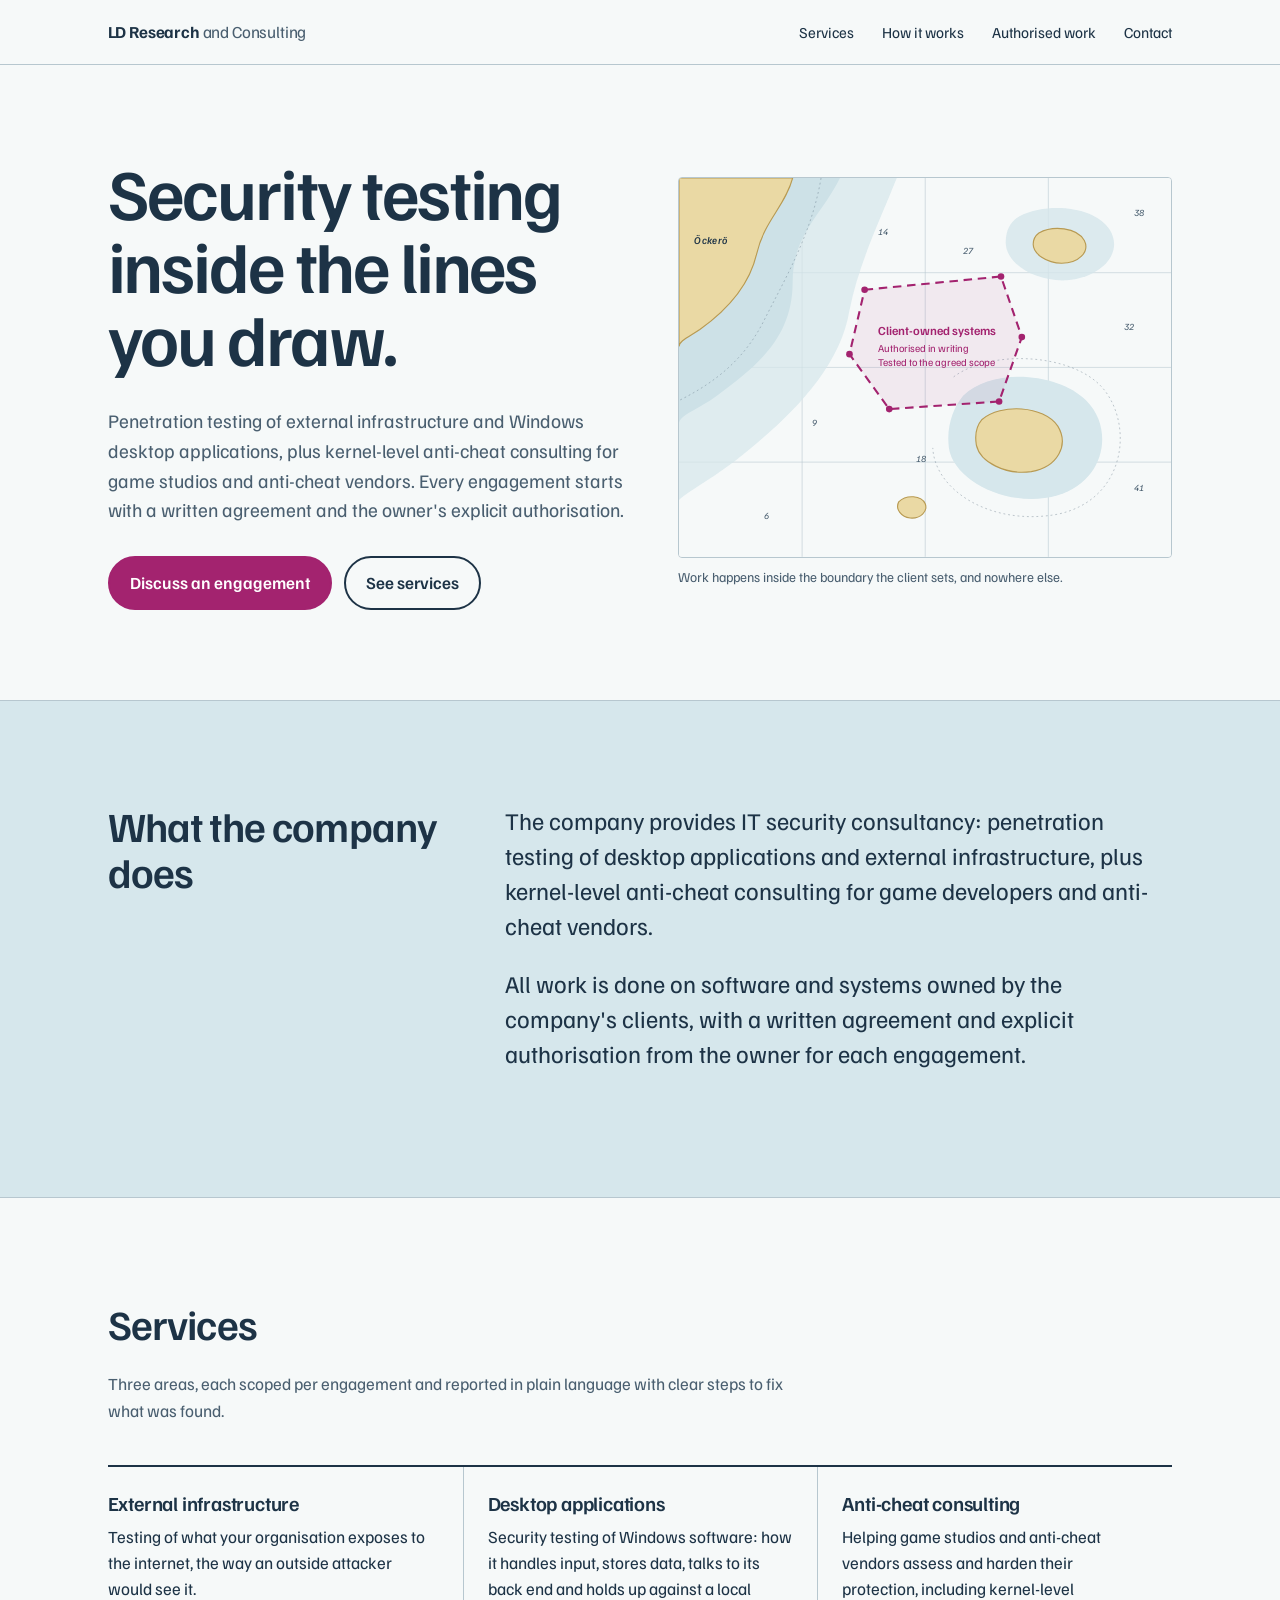
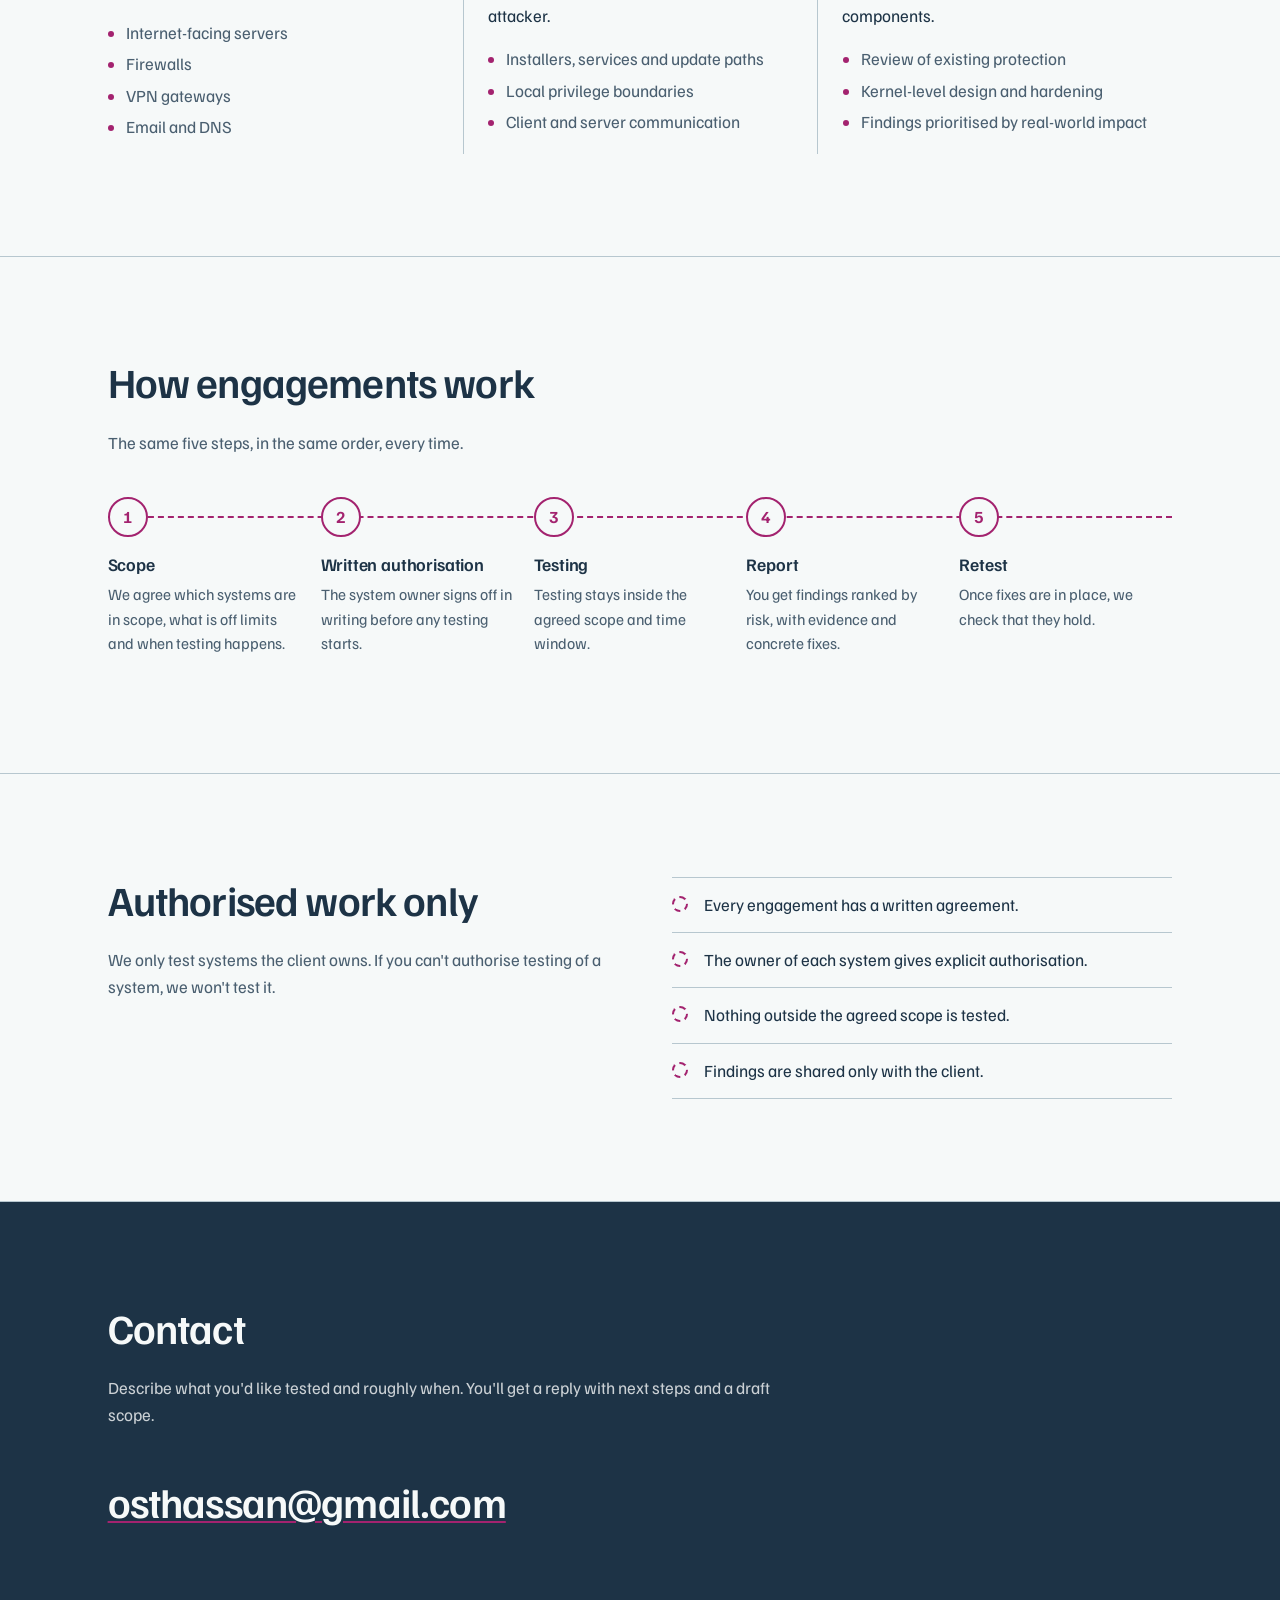
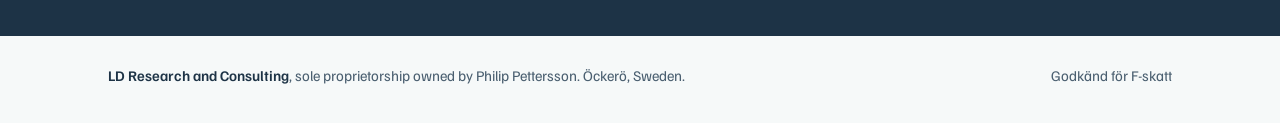
==== index.html @ 3b1aa31a "Add LD Research and Consulting site" ====
<!doctype html>
<html lang="en">
<head>
<meta charset="utf-8">
<meta name="viewport" content="width=device-width, initial-scale=1">
<title>LD Research and Consulting</title>
<meta name="description" content="IT security consultancy from Öckerö, Sweden: penetration testing of external infrastructure and Windows desktop applications, and kernel-level anti-cheat consulting. Authorised engagements only.">
<meta name="color-scheme" content="light dark">
<link rel="icon" href="data:image/svg+xml,%3Csvg xmlns='http://www.w3.org/2000/svg' viewBox='0 0 32 32'%3E%3Cpath d='M16 3 L16 29 M3 16 L29 16' stroke='%231d3346' stroke-width='2'/%3E%3Ccircle cx='16' cy='16' r='9' fill='none' stroke='%23a3236f' stroke-width='2.5' stroke-dasharray='4 3'/%3E%3C/svg%3E">
<link rel="preconnect" href="https://fonts.googleapis.com">
<link rel="preconnect" href="https://fonts.gstatic.com" crossorigin>
<link href="https://fonts.googleapis.com/css2?family=Familjen+Grotesk:ital,wght@0,400;0,500;0,600;0,700;1,400;1,500&display=swap" rel="stylesheet">
<style>
:root {
  --deep: #f6f9f9;      /* deep-water white */
  --shoal: #d6e7ec;     /* shallow-water blue */
  --shoal-2: #b9d5de;
  --land: #ead9a4;      /* chart land ochre */
  --land-edge: #b89a52;
  --ink: #1d3346;       /* chart ink */
  --ink-2: #4a5f70;
  --overprint: #a3236f; /* nautical magenta */
  --overprint-ink: #ffffff;
  --rule: #b7c7cf;
  --font: "Familjen Grotesk", "Helvetica Neue", Arial, sans-serif;
  --gutter: clamp(16px, 4.5vw, 64px);
  --max: 1180px;
}
@media (prefers-color-scheme: dark) {
  :root:not([data-theme="light"]) {
    --deep: #0f2232; --shoal: #16324a; --shoal-2: #1d415e; --land: #3a3a26; --land-edge: #77704a;
    --ink: #dbe7ee; --ink-2: #9db2c0; --overprint: #f07ac0; --overprint-ink: #1a0d16; --rule: #2c4a62;
  }
}
:root[data-theme="dark"] {
  --deep: #0f2232; --shoal: #16324a; --shoal-2: #1d415e; --land: #3a3a26; --land-edge: #77704a;
  --ink: #dbe7ee; --ink-2: #9db2c0; --overprint: #f07ac0; --overprint-ink: #1a0d16; --rule: #2c4a62;
}

*, *::before, *::after { box-sizing: border-box; }
html { -webkit-text-size-adjust: 100%; scroll-behavior: smooth; }
@media (prefers-reduced-motion: reduce) { html { scroll-behavior: auto; } }
body {
  margin: 0;
  background: var(--deep);
  color: var(--ink);
  font-family: var(--font);
  font-size: 1.0625rem;
  line-height: 1.55;
  overflow-x: hidden;
}
a { color: inherit; text-decoration-color: var(--overprint); text-decoration-thickness: 2px; text-underline-offset: 3px; }
a:hover { color: var(--overprint); }
:focus-visible { outline: 3px solid var(--overprint); outline-offset: 3px; border-radius: 2px; }
.wrap { max-width: var(--max); margin: 0 auto; padding: 0 var(--gutter); }
.skip { position: absolute; left: -999px; top: 8px; background: var(--ink); color: var(--deep); padding: 8px 12px; z-index: 10; }
.skip:focus { left: 8px; }

/* Header */
.site-head { border-bottom: 1px solid var(--rule); }
.site-head .wrap { display: flex; align-items: center; justify-content: space-between; gap: 16px; min-height: 64px; flex-wrap: wrap; }
.brand { font-weight: 700; font-size: 1.05rem; text-decoration: none; letter-spacing: -0.01em; }
.brand span { font-weight: 400; color: var(--ink-2); }
.site-head nav { display: flex; gap: clamp(14px, 2.5vw, 28px); font-size: 0.95rem; }
.site-head nav a { text-decoration: none; }
.site-head nav a:hover { text-decoration: underline; text-decoration-color: var(--overprint); }

/* Hero */
.hero { border-bottom: 1px solid var(--rule); }
.hero .wrap { display: grid; grid-template-columns: minmax(0, 1.05fr) minmax(0, 1fr); gap: clamp(24px, 4vw, 56px); align-items: center; padding-top: clamp(40px, 7vw, 96px); padding-bottom: clamp(40px, 7vw, 96px); }
.hero h1 {
  font-size: clamp(2.4rem, 5.6vw, 4.6rem);
  line-height: 1.02;
  letter-spacing: -0.03em;
  font-weight: 600;
  margin: 0 0 0.45em;
  max-width: 13ch;
}
.hero .lede { font-size: clamp(1.08rem, 1.5vw, 1.25rem); max-width: 34em; color: var(--ink-2); margin: 0 0 1.6em; }
.cta-row { display: flex; gap: 12px; flex-wrap: wrap; }
.btn {
  display: inline-block; padding: 12px 20px; font-weight: 600; text-decoration: none;
  border: 2px solid var(--ink); border-radius: 999px; color: var(--ink);
}
.btn:hover { color: var(--ink); background: var(--shoal); }
.btn.primary { background: var(--overprint); border-color: var(--overprint); color: var(--overprint-ink); }
.btn.primary:hover { color: var(--overprint-ink); filter: brightness(1.08); }
.hero figure { margin: 0; }

.chart { width: 100%; height: auto; display: block; border: 1px solid var(--rule); border-radius: 4px; }
.chart .sea { fill: var(--deep); }
.chart .shoal { fill: var(--shoal); }
.chart .shoal2 { fill: var(--shoal-2); }
.chart .land { fill: var(--land); stroke: var(--land-edge); stroke-width: 1.2; }
.chart .contour { fill: none; stroke: var(--ink-2); stroke-width: 0.6; stroke-dasharray: 2 3; opacity: 0.6; }
.chart .sounding { font: italic 400 10px var(--font); fill: var(--ink-2); }
.chart .grid { stroke: var(--rule); stroke-width: 0.6; }
.chart .boundary { fill: color-mix(in srgb, var(--overprint) 7%, transparent); stroke: var(--overprint); stroke-width: 2.2; stroke-dasharray: 9 6; }
.chart .note { font: 600 13px var(--font); fill: var(--overprint); }
.chart .note-s { font: 400 11px var(--font); fill: var(--overprint); }
.chart .place { font: italic 500 11px var(--font); fill: var(--ink); letter-spacing: 0.04em; }
.chart .mark { fill: var(--overprint); }
.boundary-draw { animation: survey 2.4s ease-out 0.3s both; }
@keyframes survey { from { stroke-dasharray: 0 1400; } to { stroke-dasharray: 9 6; } }
@media (prefers-reduced-motion: reduce) { .boundary-draw { animation: none; } }
figcaption { font-size: 0.85rem; color: var(--ink-2); margin-top: 8px; }

/* Sections */
section { padding: clamp(56px, 8vw, 104px) 0; }
section + section { border-top: 1px solid var(--rule); }
h2 { font-size: clamp(1.8rem, 3.4vw, 2.6rem); line-height: 1.1; letter-spacing: -0.02em; font-weight: 600; margin: 0 0 0.6em; max-width: 22ch; }
h3 { font-size: 1.25rem; line-height: 1.25; font-weight: 600; margin: 0 0 0.4em; letter-spacing: -0.01em; }
.intro { max-width: 40em; color: var(--ink-2); margin: 0 0 2.4em; }
p { margin: 0 0 1em; }

/* Scope statement */
.scope { background: var(--shoal); }
.scope .wrap { display: grid; grid-template-columns: minmax(0, 1fr) minmax(0, 2fr); gap: clamp(24px, 5vw, 72px); }
.scope blockquote { margin: 0; font-size: clamp(1.2rem, 2vw, 1.5rem); line-height: 1.45; max-width: 36em; }

/* Services */
.services { display: grid; grid-template-columns: repeat(3, minmax(0, 1fr)); border-top: 2px solid var(--ink); }
.service { padding: 24px 24px 8px 0; }
.service + .service { padding-left: 24px; border-left: 1px solid var(--rule); }
.service ul { padding-left: 1.1em; margin: 0.8em 0 0; color: var(--ink-2); }
.service li { margin-bottom: 0.3em; }
.service li::marker { color: var(--overprint); }

/* Process: a real sequence, so it is numbered and joined by the survey line */
.steps { list-style: none; padding: 0; margin: 0; display: grid; grid-template-columns: repeat(5, minmax(0, 1fr)); counter-reset: step; position: relative; }
.steps::before { content: ""; position: absolute; left: 0; right: 0; top: 19px; border-top: 2px dashed var(--overprint); }
.steps li { counter-increment: step; position: relative; padding-right: 20px; }
.steps li::before {
  content: counter(step); display: grid; place-items: center; width: 40px; height: 40px; border-radius: 50%;
  background: var(--deep); border: 2px solid var(--overprint); color: var(--overprint); font-weight: 700; margin-bottom: 16px; position: relative;
}
.steps h3 { font-size: 1.1rem; }
.steps p { color: var(--ink-2); font-size: 0.98rem; }

/* Authorised */
.auth .wrap { display: grid; grid-template-columns: minmax(0, 1fr) minmax(0, 1fr); gap: clamp(24px, 5vw, 72px); align-items: start; }
.rules { list-style: none; padding: 0; margin: 0; border-top: 1px solid var(--rule); }
.rules li { padding: 14px 0 14px 32px; border-bottom: 1px solid var(--rule); position: relative; }
.rules li::before { content: ""; position: absolute; left: 0; top: 18px; width: 16px; height: 16px; border: 2px dashed var(--overprint); border-radius: 50%; }

/* Contact */
.contact { background: var(--ink); color: var(--deep); }
.contact h2 { color: var(--deep); }
.contact .intro { color: color-mix(in srgb, var(--deep) 80%, var(--ink)); }
.contact .mail { font-size: clamp(1.4rem, 4vw, 2.6rem); font-weight: 600; letter-spacing: -0.02em; color: var(--deep); word-break: break-word; }
.contact .mail:hover { color: var(--deep); text-decoration-thickness: 4px; }
.contact :focus-visible { outline-color: var(--deep); }

/* Footer */
footer { padding: 28px 0 36px; font-size: 0.92rem; color: var(--ink-2); }
footer .wrap { display: flex; flex-wrap: wrap; gap: 8px 32px; justify-content: space-between; }
footer p { margin: 0; }
footer strong { color: var(--ink); font-weight: 600; }

@media (max-width: 900px) {
  .hero .wrap, .scope .wrap, .auth .wrap { grid-template-columns: minmax(0, 1fr); }
  .services { grid-template-columns: minmax(0, 1fr); }
  .service, .service + .service { padding: 20px 0; border-left: 0; }
  .service + .service { border-top: 1px solid var(--rule); }
  .steps { grid-template-columns: minmax(0, 1fr); }
  .steps::before { top: 0; bottom: 0; left: 19px; right: auto; border-top: 0; border-left: 2px dashed var(--overprint); }
  .steps li { display: grid; grid-template-columns: 40px minmax(0, 1fr); column-gap: 16px; padding: 0 0 16px; }
  .steps li::before { margin: 0; grid-row: span 2; }
}
@media (max-width: 560px) {
  .site-head nav { width: 100%; padding-bottom: 12px; justify-content: space-between; }
}
</style>
</head>
<body>
<a class="skip" href="#main">Skip to content</a>

<header class="site-head">
  <div class="wrap">
    <a class="brand" href="#top">LD Research <span>and Consulting</span></a>
    <nav aria-label="Main">
      <a href="#services">Services</a>
      <a href="#process">How it works</a>
      <a href="#authorised">Authorised work</a>
      <a href="#contact">Contact</a>
    </nav>
  </div>
</header>

<main id="main">
  <div class="hero" id="top">
    <div class="wrap">
      <div>
        <h1>Security testing inside the lines you draw.</h1>
        <p class="lede">Penetration testing of external infrastructure and Windows desktop applications, plus kernel-level anti-cheat consulting for game studios and anti-cheat vendors. Every engagement starts with a written agreement and the owner's explicit authorisation.</p>
        <div class="cta-row">
          <a class="btn primary" href="#contact">Discuss an engagement</a>
          <a class="btn" href="#services">See services</a>
        </div>
      </div>
      <figure>
        <svg class="chart" viewBox="0 0 520 400" role="img" aria-labelledby="chart-t chart-d">
          <title id="chart-t">Sea chart of an archipelago with a marked engagement area</title>
          <desc id="chart-d">A stylised nautical chart. A dashed magenta line encloses an area labelled client-owned systems, showing that testing stays inside the agreed scope.</desc>
          <rect class="sea" width="520" height="400"/>
          <g class="grid">
            <line x1="130" y1="0" x2="130" y2="400"/><line x1="260" y1="0" x2="260" y2="400"/><line x1="390" y1="0" x2="390" y2="400"/>
            <line x1="0" y1="100" x2="520" y2="100"/><line x1="0" y1="200" x2="520" y2="200"/><line x1="0" y1="300" x2="520" y2="300"/>
          </g>
          <path class="shoal2" d="M0 0 H170 C150 40 120 60 120 110 C120 170 80 200 40 230 C20 245 0 250 0 260 Z"/>
          <path class="shoal" d="M0 0 H230 C210 50 190 90 180 140 C170 200 120 250 70 290 C40 315 10 330 0 340 Z" opacity="0.7"/>
          <path class="shoal" d="M300 230 C330 200 400 205 430 235 C460 265 450 320 400 335 C350 350 290 320 285 285 C282 262 290 242 300 230 Z"/>
          <path class="shoal" d="M360 40 C390 25 440 30 455 55 C470 80 445 105 410 108 C375 110 345 90 345 68 C345 55 350 46 360 40 Z" opacity="0.8"/>
          <path class="land" d="M0 0 H120 C112 30 90 45 82 80 C74 115 50 140 22 160 C10 168 0 172 0 178 Z"/>
          <path class="land" d="M320 255 C340 238 385 240 400 262 C412 282 400 305 372 310 C345 314 318 300 314 282 C312 270 314 262 320 255 Z"/>
          <path class="land" d="M380 58 C395 50 420 52 428 66 C434 78 422 90 404 90 C388 90 374 80 374 70 C374 64 376 61 380 58 Z"/>
          <path class="land" d="M232 342 C240 334 256 335 260 344 C263 352 255 360 244 359 C235 358 228 350 232 342 Z"/>
          <path class="contour" d="M150 0 C140 60 110 110 90 150 C70 190 40 215 0 235"/>
          <path class="contour" d="M290 210 C330 180 420 185 450 225 C480 265 470 340 400 355 C330 368 270 330 268 285"/>
          <text class="place" x="16" y="70">Öckerö</text>
          <text class="sounding" x="210" y="60">14</text><text class="sounding" x="300" y="80">27</text>
          <text class="sounding" x="470" y="160">32</text><text class="sounding" x="140" y="262">9</text>
          <text class="sounding" x="480" y="330">41</text><text class="sounding" x="250" y="300">18</text>
          <text class="sounding" x="90" y="360">6</text><text class="sounding" x="480" y="40">38</text>
          <path class="boundary boundary-draw" d="M196 118 L340 104 L362 168 L338 236 L222 244 L180 186 Z"/>
          <circle class="mark" cx="196" cy="118" r="3.5"/><circle class="mark" cx="340" cy="104" r="3.5"/>
          <circle class="mark" cx="362" cy="168" r="3.5"/><circle class="mark" cx="338" cy="236" r="3.5"/>
          <circle class="mark" cx="222" cy="244" r="3.5"/><circle class="mark" cx="180" cy="186" r="3.5"/>
          <text class="note" x="210" y="166">Client-owned systems</text>
          <text class="note-s" x="210" y="184">Authorised in writing</text>
          <text class="note-s" x="210" y="199">Tested to the agreed scope</text>
        </svg>
        <figcaption>Work happens inside the boundary the client sets, and nowhere else.</figcaption>
      </figure>
    </div>
  </div>

  <section class="scope" aria-labelledby="scope-h">
    <div class="wrap">
      <h2 id="scope-h">What the company does</h2>
      <blockquote>
        <p>The company provides IT security consultancy: penetration testing of desktop applications and external infrastructure, plus kernel-level anti-cheat consulting for game developers and anti-cheat vendors.</p>
        <p>All work is done on software and systems owned by the company's clients, with a written agreement and explicit authorisation from the owner for each engagement.</p>
      </blockquote>
    </div>
  </section>

  <section id="services" aria-labelledby="services-h">
    <div class="wrap">
      <h2 id="services-h">Services</h2>
      <p class="intro">Three areas, each scoped per engagement and reported in plain language with clear steps to fix what was found.</p>
      <div class="services">
        <article class="service">
          <h3>External infrastructure</h3>
          <p>Testing of what your organisation exposes to the internet, the way an outside attacker would see it.</p>
          <ul>
            <li>Internet-facing servers</li>
            <li>Firewalls</li>
            <li>VPN gateways</li>
            <li>Email and DNS</li>
          </ul>
        </article>
        <article class="service">
          <h3>Desktop applications</h3>
          <p>Security testing of Windows software: how it handles input, stores data, talks to its back end and holds up against a local attacker.</p>
          <ul>
            <li>Installers, services and update paths</li>
            <li>Local privilege boundaries</li>
            <li>Client and server communication</li>
          </ul>
        </article>
        <article class="service">
          <h3>Anti-cheat consulting</h3>
          <p>Helping game studios and anti-cheat vendors assess and harden their protection, including kernel-level components.</p>
          <ul>
            <li>Review of existing protection</li>
            <li>Kernel-level design and hardening</li>
            <li>Findings prioritised by real-world impact</li>
          </ul>
        </article>
      </div>
    </div>
  </section>

  <section id="process" aria-labelledby="process-h">
    <div class="wrap">
      <h2 id="process-h">How engagements work</h2>
      <p class="intro">The same five steps, in the same order, every time.</p>
      <ol class="steps">
        <li><h3>Scope</h3><p>We agree which systems are in scope, what is off limits and when testing happens.</p></li>
        <li><h3>Written authorisation</h3><p>The system owner signs off in writing before any testing starts.</p></li>
        <li><h3>Testing</h3><p>Testing stays inside the agreed scope and time window.</p></li>
        <li><h3>Report</h3><p>You get findings ranked by risk, with evidence and concrete fixes.</p></li>
        <li><h3>Retest</h3><p>Once fixes are in place, we check that they hold.</p></li>
      </ol>
    </div>
  </section>

  <section id="authorised" class="auth" aria-labelledby="auth-h">
    <div class="wrap">
      <div>
        <h2 id="auth-h">Authorised work only</h2>
        <p class="intro">We only test systems the client owns. If you can't authorise testing of a system, we won't test it.</p>
      </div>
      <ul class="rules">
        <li>Every engagement has a written agreement.</li>
        <li>The owner of each system gives explicit authorisation.</li>
        <li>Nothing outside the agreed scope is tested.</li>
        <li>Findings are shared only with the client.</li>
      </ul>
    </div>
  </section>

  <section id="contact" class="contact" aria-labelledby="contact-h">
    <div class="wrap">
      <h2 id="contact-h">Contact</h2>
      <p class="intro">Describe what you'd like tested and roughly when. You'll get a reply with next steps and a draft scope.</p>
      <a class="mail" href="mailto:osthassan@gmail.com">osthassan@gmail.com</a>
    </div>
  </section>
</main>

<footer>
  <div class="wrap">
    <p><strong>LD Research and Consulting</strong>, sole proprietorship owned by Philip Pettersson. Öckerö, Sweden.</p>
    <p>Godkänd för F-skatt</p>
  </div>
</footer>
</body>
</html>
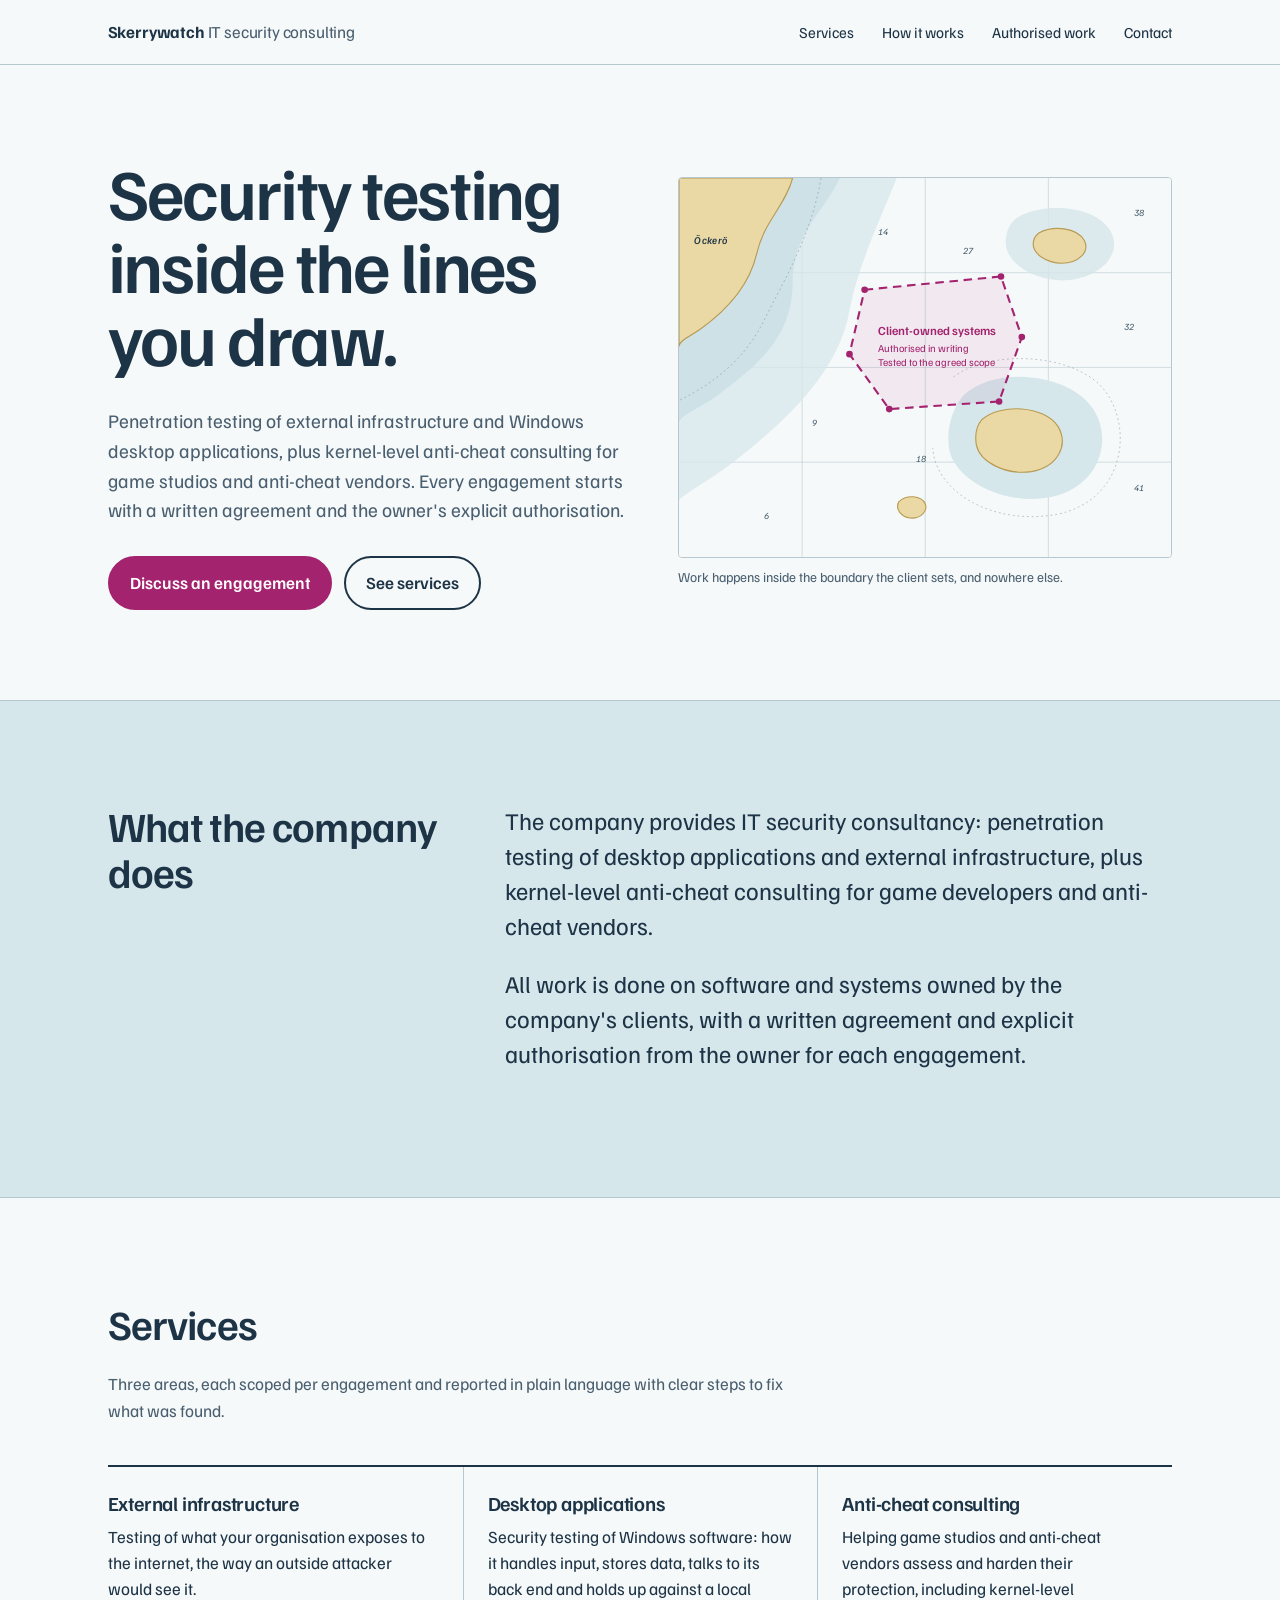
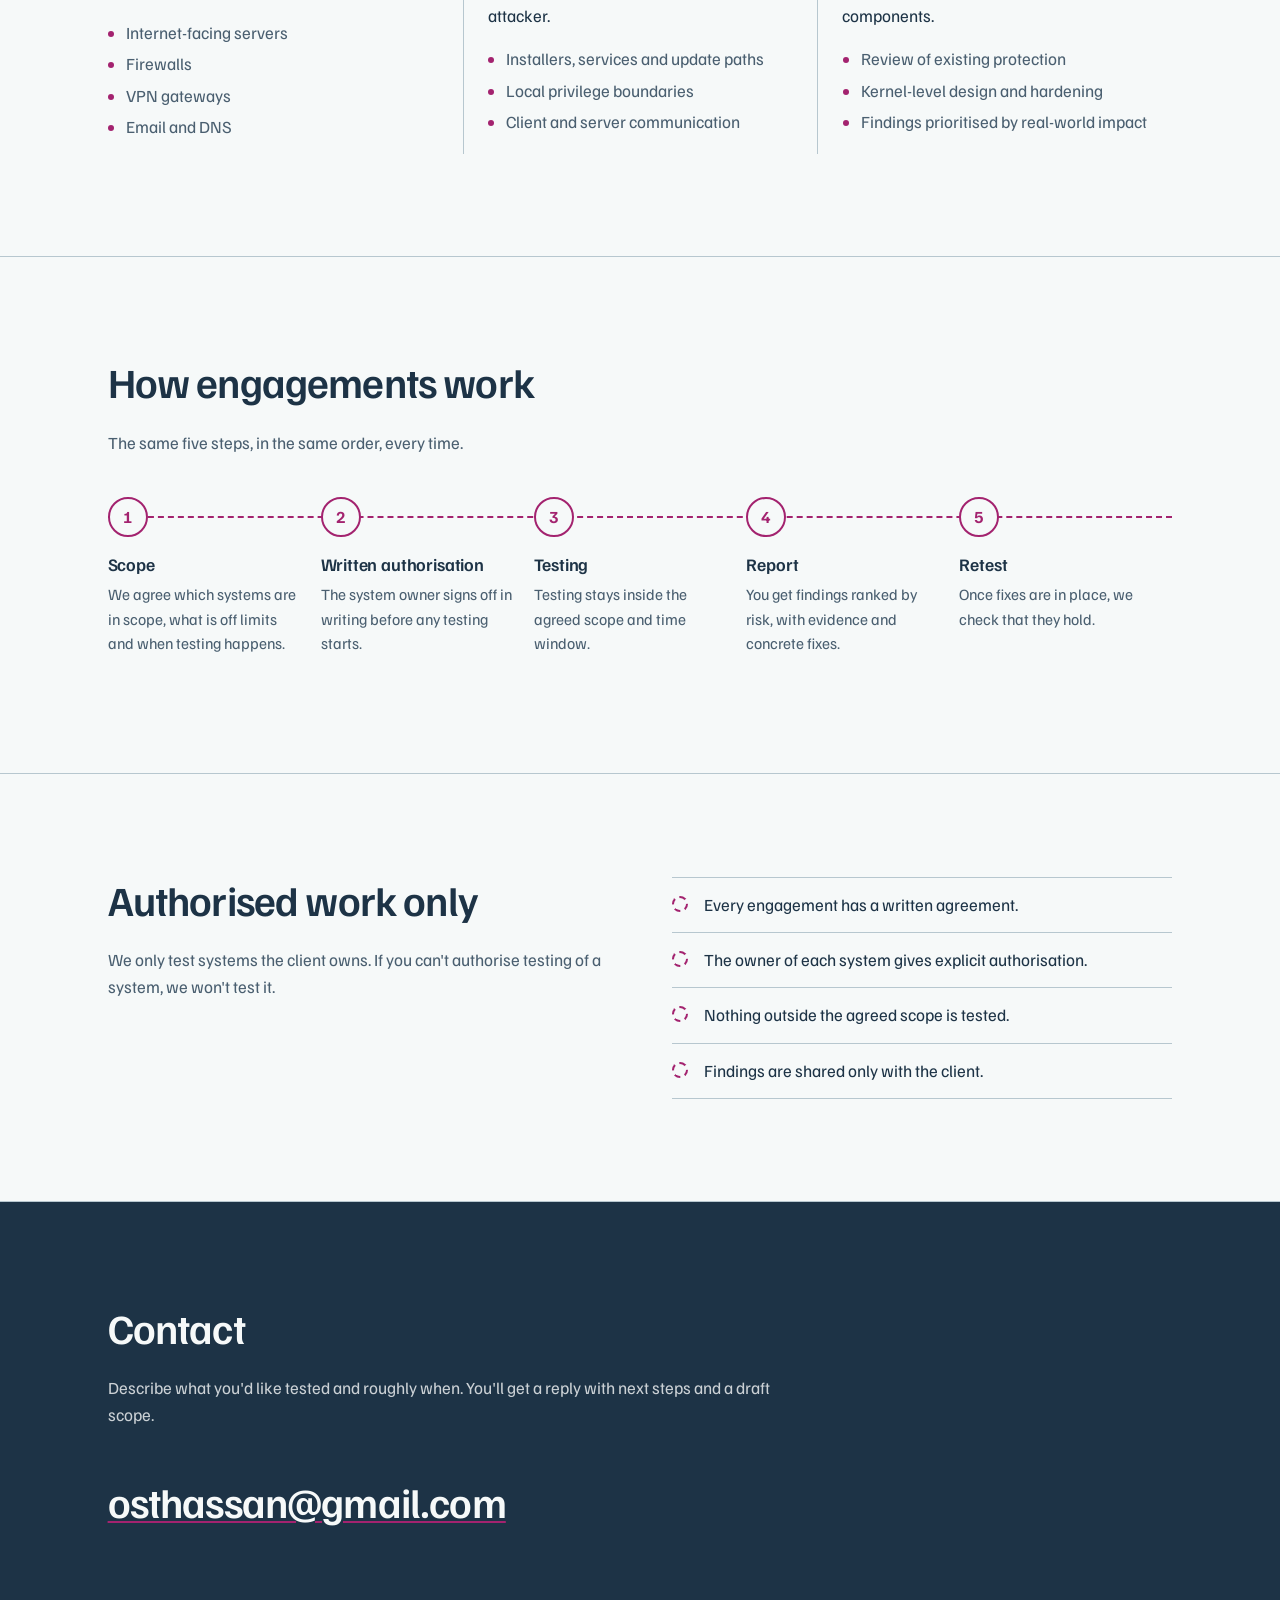
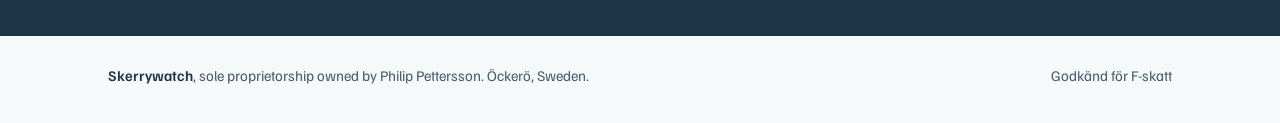
==== commit 203b23ec: "Rename site to Skerrywatch" ====
--- a/index.html
+++ b/index.html
@@ -3,7 +3,7 @@
 <head>
 <meta charset="utf-8">
 <meta name="viewport" content="width=device-width, initial-scale=1">
-<title>LD Research and Consulting</title>
+<title>Skerrywatch – IT security consulting</title>
 <meta name="description" content="IT security consultancy from Öckerö, Sweden: penetration testing of external infrastructure and Windows desktop applications, and kernel-level anti-cheat consulting. Authorised engagements only.">
 <meta name="color-scheme" content="light dark">
 <link rel="icon" href="data:image/svg+xml,%3Csvg xmlns='http://www.w3.org/2000/svg' viewBox='0 0 32 32'%3E%3Cpath d='M16 3 L16 29 M3 16 L29 16' stroke='%231d3346' stroke-width='2'/%3E%3Ccircle cx='16' cy='16' r='9' fill='none' stroke='%23a3236f' stroke-width='2.5' stroke-dasharray='4 3'/%3E%3C/svg%3E">
@@ -177,7 +177,7 @@
 
 <header class="site-head">
   <div class="wrap">
-    <a class="brand" href="#top">LD Research <span>and Consulting</span></a>
+    <a class="brand" href="#top">Skerrywatch <span>IT security consulting</span></a>
     <nav aria-label="Main">
       <a href="#services">Services</a>
       <a href="#process">How it works</a>
@@ -322,7 +322,7 @@
 
 <footer>
   <div class="wrap">
-    <p><strong>LD Research and Consulting</strong>, sole proprietorship owned by Philip Pettersson. Öckerö, Sweden.</p>
+    <p><strong>Skerrywatch</strong>, sole proprietorship owned by Philip Pettersson. Öckerö, Sweden.</p>
     <p>Godkänd för F-skatt</p>
   </div>
 </footer>
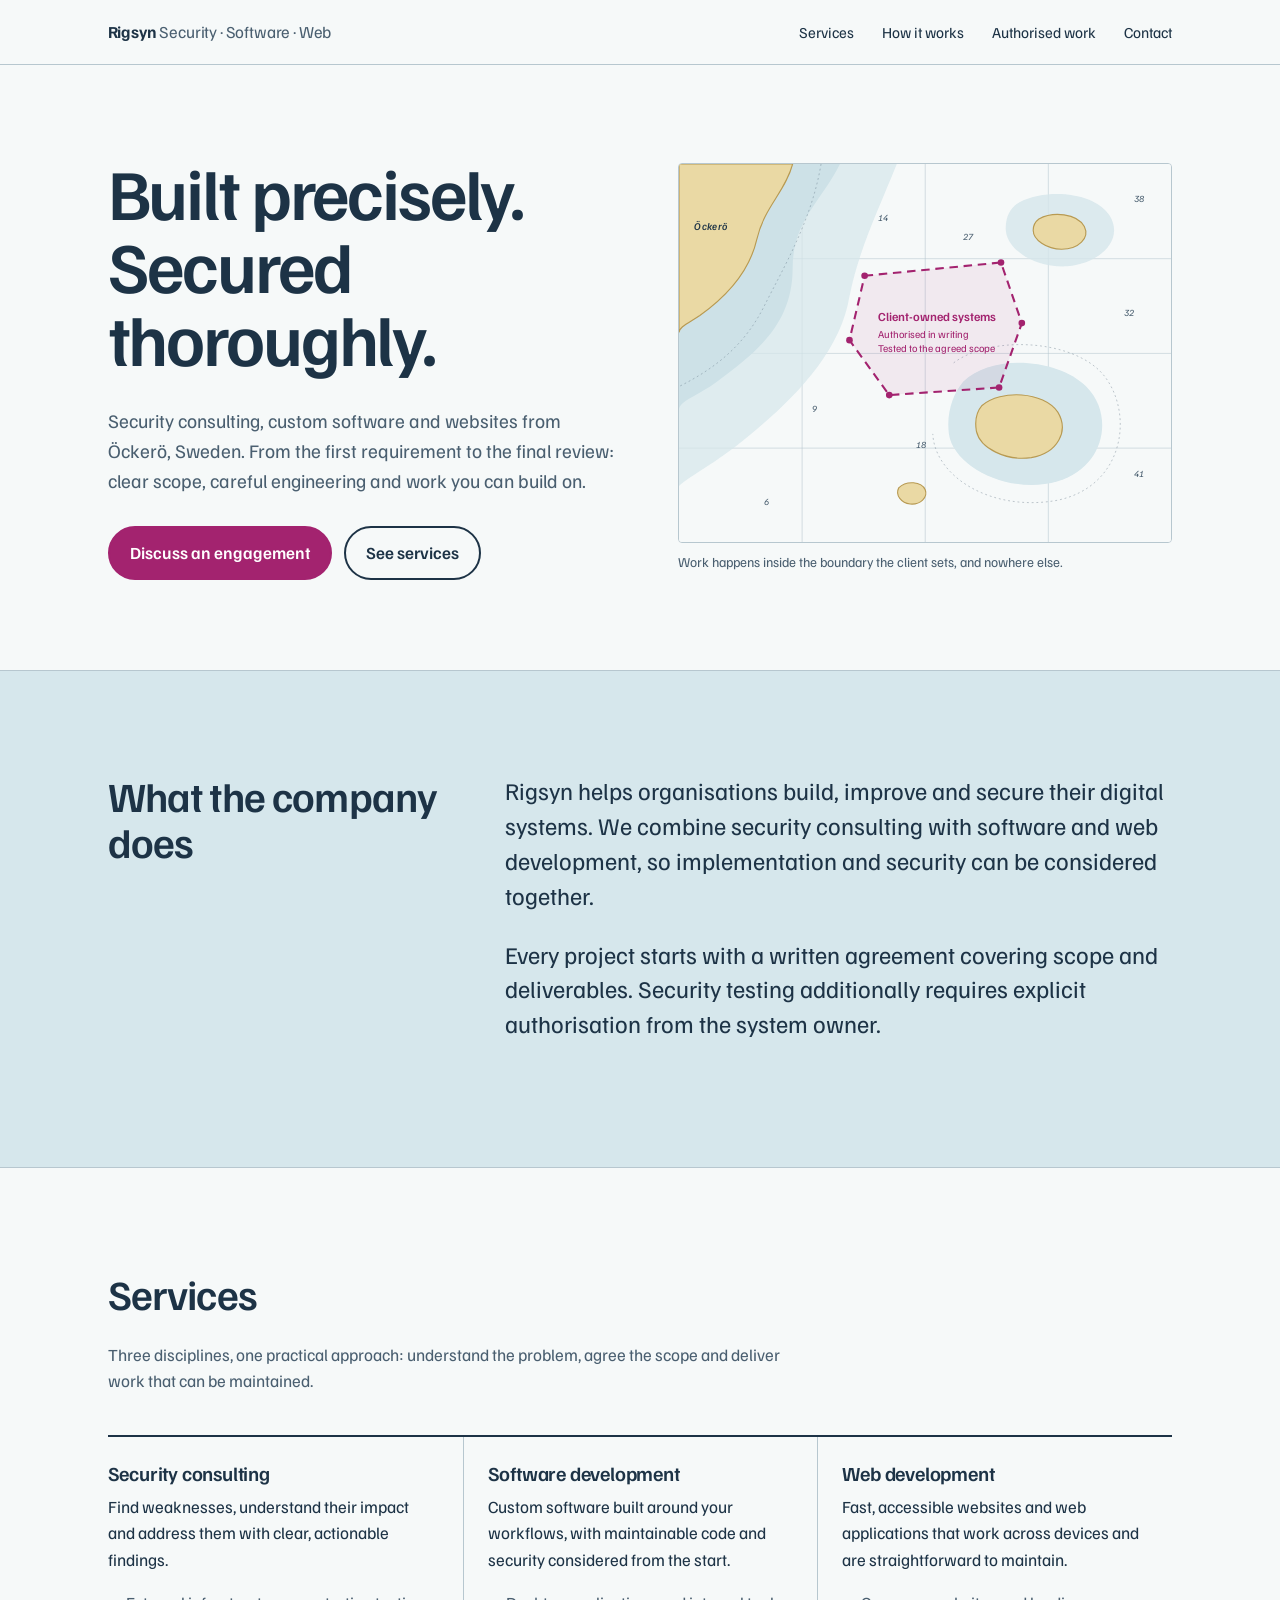
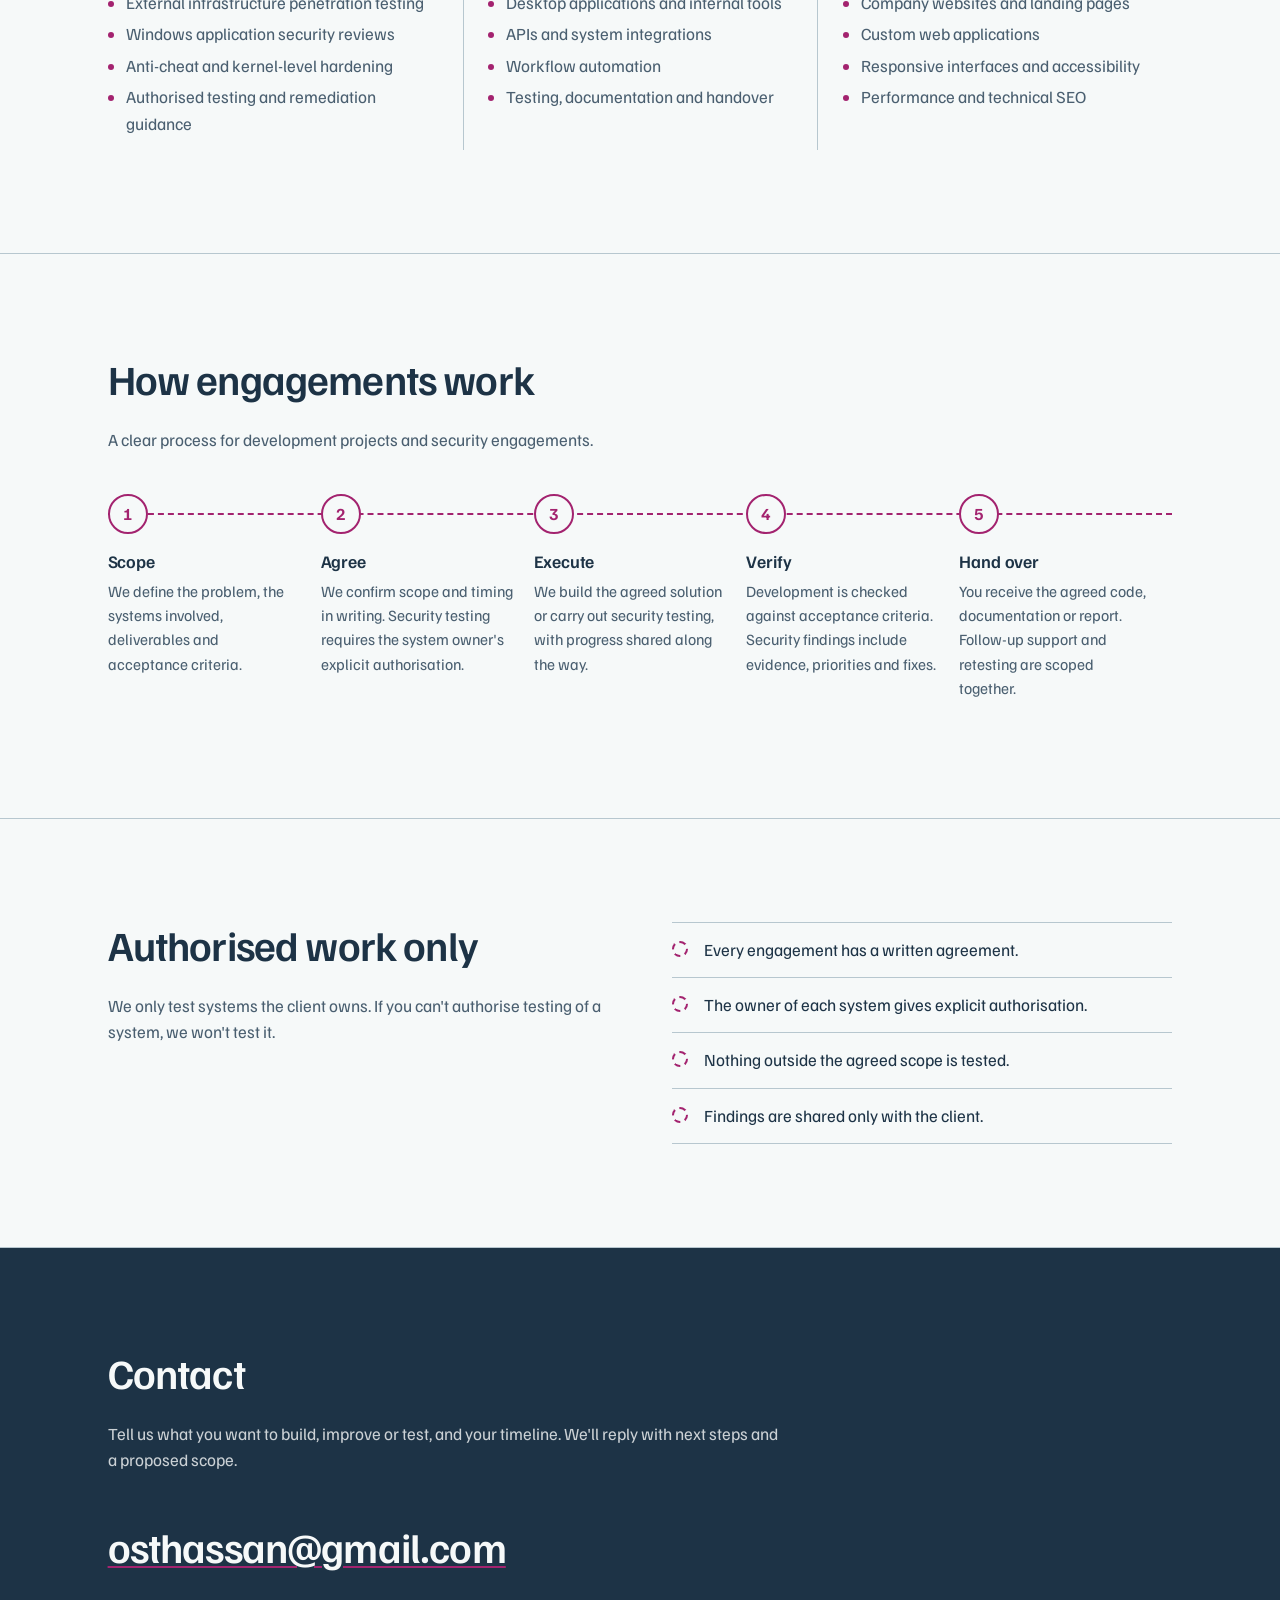
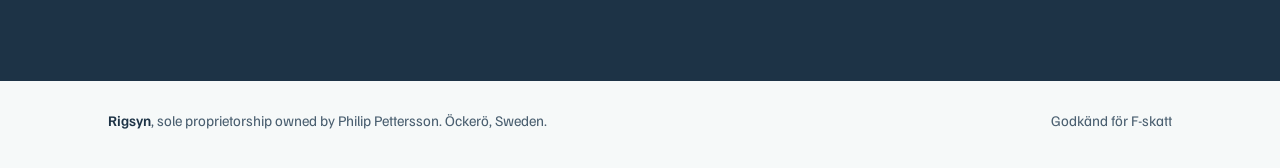
==== commit 51c52995: "Rebrand site to Rigsyn and expand development services" ====
--- a/index.html
+++ b/index.html
@@ -3,8 +3,8 @@
 <head>
 <meta charset="utf-8">
 <meta name="viewport" content="width=device-width, initial-scale=1">
-<title>Skerrywatch – IT security consulting</title>
-<meta name="description" content="IT security consultancy from Öckerö, Sweden: penetration testing of external infrastructure and Windows desktop applications, and kernel-level anti-cheat consulting. Authorised engagements only.">
+<title>Rigsyn – Security, software & web development</title>
+<meta name="description" content="Rigsyn is an IT consultancy in Öckerö, Sweden, offering security testing, software development and web development. Practical engineering, clearly scoped.">
 <meta name="color-scheme" content="light dark">
 <link rel="icon" href="data:image/svg+xml,%3Csvg xmlns='http://www.w3.org/2000/svg' viewBox='0 0 32 32'%3E%3Cpath d='M16 3 L16 29 M3 16 L29 16' stroke='%231d3346' stroke-width='2'/%3E%3Ccircle cx='16' cy='16' r='9' fill='none' stroke='%23a3236f' stroke-width='2.5' stroke-dasharray='4 3'/%3E%3C/svg%3E">
 <link rel="preconnect" href="https://fonts.googleapis.com">
@@ -177,7 +177,7 @@
 
 <header class="site-head">
   <div class="wrap">
-    <a class="brand" href="#top">Skerrywatch <span>IT security consulting</span></a>
+    <a class="brand" href="#top">Rigsyn <span>Security · Software · Web</span></a>
     <nav aria-label="Main">
       <a href="#services">Services</a>
       <a href="#process">How it works</a>
@@ -191,8 +191,8 @@
   <div class="hero" id="top">
     <div class="wrap">
       <div>
-        <h1>Security testing inside the lines you draw.</h1>
-        <p class="lede">Penetration testing of external infrastructure and Windows desktop applications, plus kernel-level anti-cheat consulting for game studios and anti-cheat vendors. Every engagement starts with a written agreement and the owner's explicit authorisation.</p>
+        <h1>Built precisely.<br>Secured thoroughly.</h1>
+        <p class="lede">Security consulting, custom software and websites from Öckerö, Sweden. From the first requirement to the final review: clear scope, careful engineering and work you can build on.</p>
         <div class="cta-row">
           <a class="btn primary" href="#contact">Discuss an engagement</a>
           <a class="btn" href="#services">See services</a>
@@ -239,8 +239,8 @@
     <div class="wrap">
       <h2 id="scope-h">What the company does</h2>
       <blockquote>
-        <p>The company provides IT security consultancy: penetration testing of desktop applications and external infrastructure, plus kernel-level anti-cheat consulting for game developers and anti-cheat vendors.</p>
-        <p>All work is done on software and systems owned by the company's clients, with a written agreement and explicit authorisation from the owner for each engagement.</p>
+        <p>Rigsyn helps organisations build, improve and secure their digital systems. We combine security consulting with software and web development, so implementation and security can be considered together.</p>
+        <p>Every project starts with a written agreement covering scope and deliverables. Security testing additionally requires explicit authorisation from the system owner.</p>
       </blockquote>
     </div>
   </section>
@@ -248,34 +248,36 @@
   <section id="services" aria-labelledby="services-h">
     <div class="wrap">
       <h2 id="services-h">Services</h2>
-      <p class="intro">Three areas, each scoped per engagement and reported in plain language with clear steps to fix what was found.</p>
+      <p class="intro">Three disciplines, one practical approach: understand the problem, agree the scope and deliver work that can be maintained.</p>
       <div class="services">
         <article class="service">
-          <h3>External infrastructure</h3>
-          <p>Testing of what your organisation exposes to the internet, the way an outside attacker would see it.</p>
+          <h3>Security consulting</h3>
+          <p>Find weaknesses, understand their impact and address them with clear, actionable findings.</p>
           <ul>
-            <li>Internet-facing servers</li>
-            <li>Firewalls</li>
-            <li>VPN gateways</li>
-            <li>Email and DNS</li>
+            <li>External infrastructure penetration testing</li>
+            <li>Windows application security reviews</li>
+            <li>Anti-cheat and kernel-level hardening</li>
+            <li>Authorised testing and remediation guidance</li>
           </ul>
         </article>
         <article class="service">
-          <h3>Desktop applications</h3>
-          <p>Security testing of Windows software: how it handles input, stores data, talks to its back end and holds up against a local attacker.</p>
+          <h3>Software development</h3>
+          <p>Custom software built around your workflows, with maintainable code and security considered from the start.</p>
           <ul>
-            <li>Installers, services and update paths</li>
-            <li>Local privilege boundaries</li>
-            <li>Client and server communication</li>
+            <li>Desktop applications and internal tools</li>
+            <li>APIs and system integrations</li>
+            <li>Workflow automation</li>
+            <li>Testing, documentation and handover</li>
           </ul>
         </article>
         <article class="service">
-          <h3>Anti-cheat consulting</h3>
-          <p>Helping game studios and anti-cheat vendors assess and harden their protection, including kernel-level components.</p>
+          <h3>Web development</h3>
+          <p>Fast, accessible websites and web applications that work across devices and are straightforward to maintain.</p>
           <ul>
-            <li>Review of existing protection</li>
-            <li>Kernel-level design and hardening</li>
-            <li>Findings prioritised by real-world impact</li>
+            <li>Company websites and landing pages</li>
+            <li>Custom web applications</li>
+            <li>Responsive interfaces and accessibility</li>
+            <li>Performance and technical SEO</li>
           </ul>
         </article>
       </div>
@@ -285,13 +287,13 @@
   <section id="process" aria-labelledby="process-h">
     <div class="wrap">
       <h2 id="process-h">How engagements work</h2>
-      <p class="intro">The same five steps, in the same order, every time.</p>
+      <p class="intro">A clear process for development projects and security engagements.</p>
       <ol class="steps">
-        <li><h3>Scope</h3><p>We agree which systems are in scope, what is off limits and when testing happens.</p></li>
-        <li><h3>Written authorisation</h3><p>The system owner signs off in writing before any testing starts.</p></li>
-        <li><h3>Testing</h3><p>Testing stays inside the agreed scope and time window.</p></li>
-        <li><h3>Report</h3><p>You get findings ranked by risk, with evidence and concrete fixes.</p></li>
-        <li><h3>Retest</h3><p>Once fixes are in place, we check that they hold.</p></li>
+        <li><h3>Scope</h3><p>We define the problem, the systems involved, deliverables and acceptance criteria.</p></li>
+        <li><h3>Agree</h3><p>We confirm scope and timing in writing. Security testing requires the system owner's explicit authorisation.</p></li>
+        <li><h3>Execute</h3><p>We build the agreed solution or carry out security testing, with progress shared along the way.</p></li>
+        <li><h3>Verify</h3><p>Development is checked against acceptance criteria. Security findings include evidence, priorities and fixes.</p></li>
+        <li><h3>Hand over</h3><p>You receive the agreed code, documentation or report. Follow-up support and retesting are scoped together.</p></li>
       </ol>
     </div>
   </section>
@@ -314,7 +316,7 @@
   <section id="contact" class="contact" aria-labelledby="contact-h">
     <div class="wrap">
       <h2 id="contact-h">Contact</h2>
-      <p class="intro">Describe what you'd like tested and roughly when. You'll get a reply with next steps and a draft scope.</p>
+      <p class="intro">Tell us what you want to build, improve or test, and your timeline. We'll reply with next steps and a proposed scope.</p>
       <a class="mail" href="mailto:osthassan@gmail.com">osthassan@gmail.com</a>
     </div>
   </section>
@@ -322,7 +324,7 @@
 
 <footer>
   <div class="wrap">
-    <p><strong>Skerrywatch</strong>, sole proprietorship owned by Philip Pettersson. Öckerö, Sweden.</p>
+    <p><strong>Rigsyn</strong>, sole proprietorship owned by Philip Pettersson. Öckerö, Sweden.</p>
     <p>Godkänd för F-skatt</p>
   </div>
 </footer>
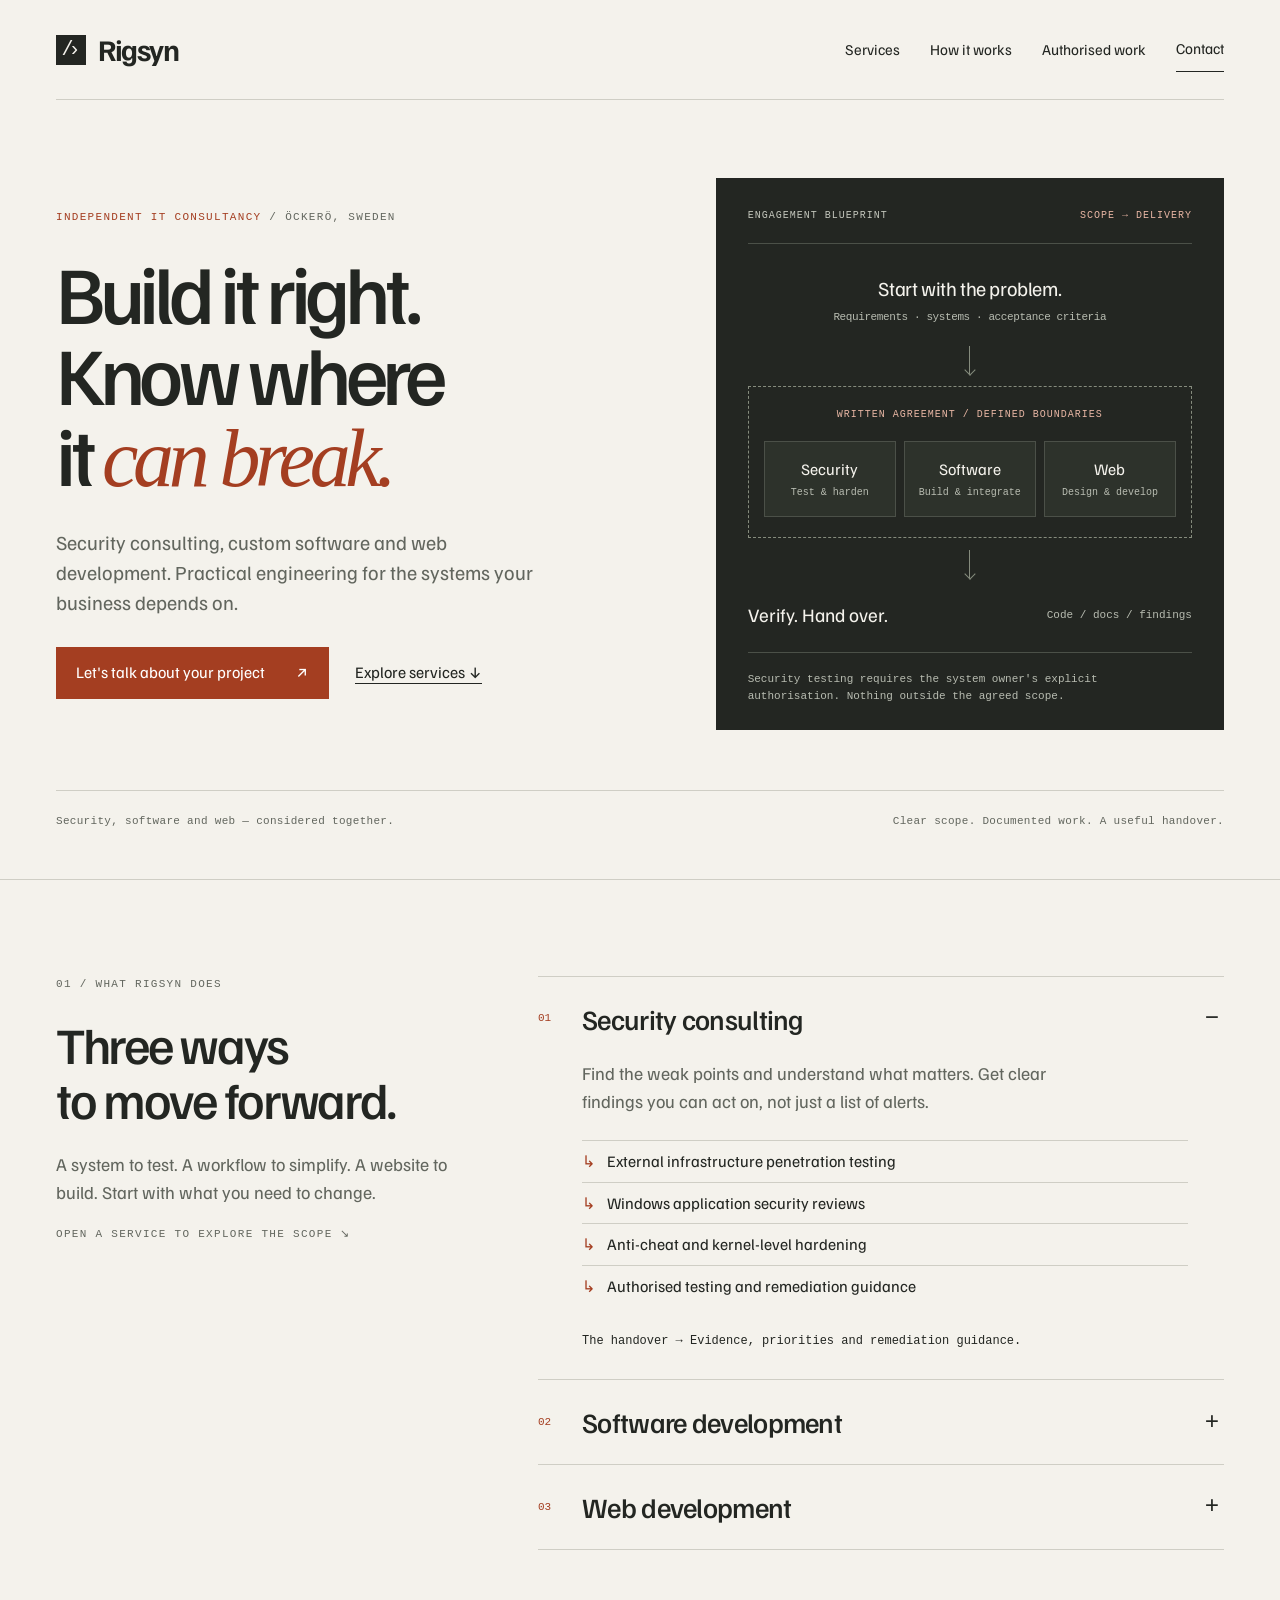
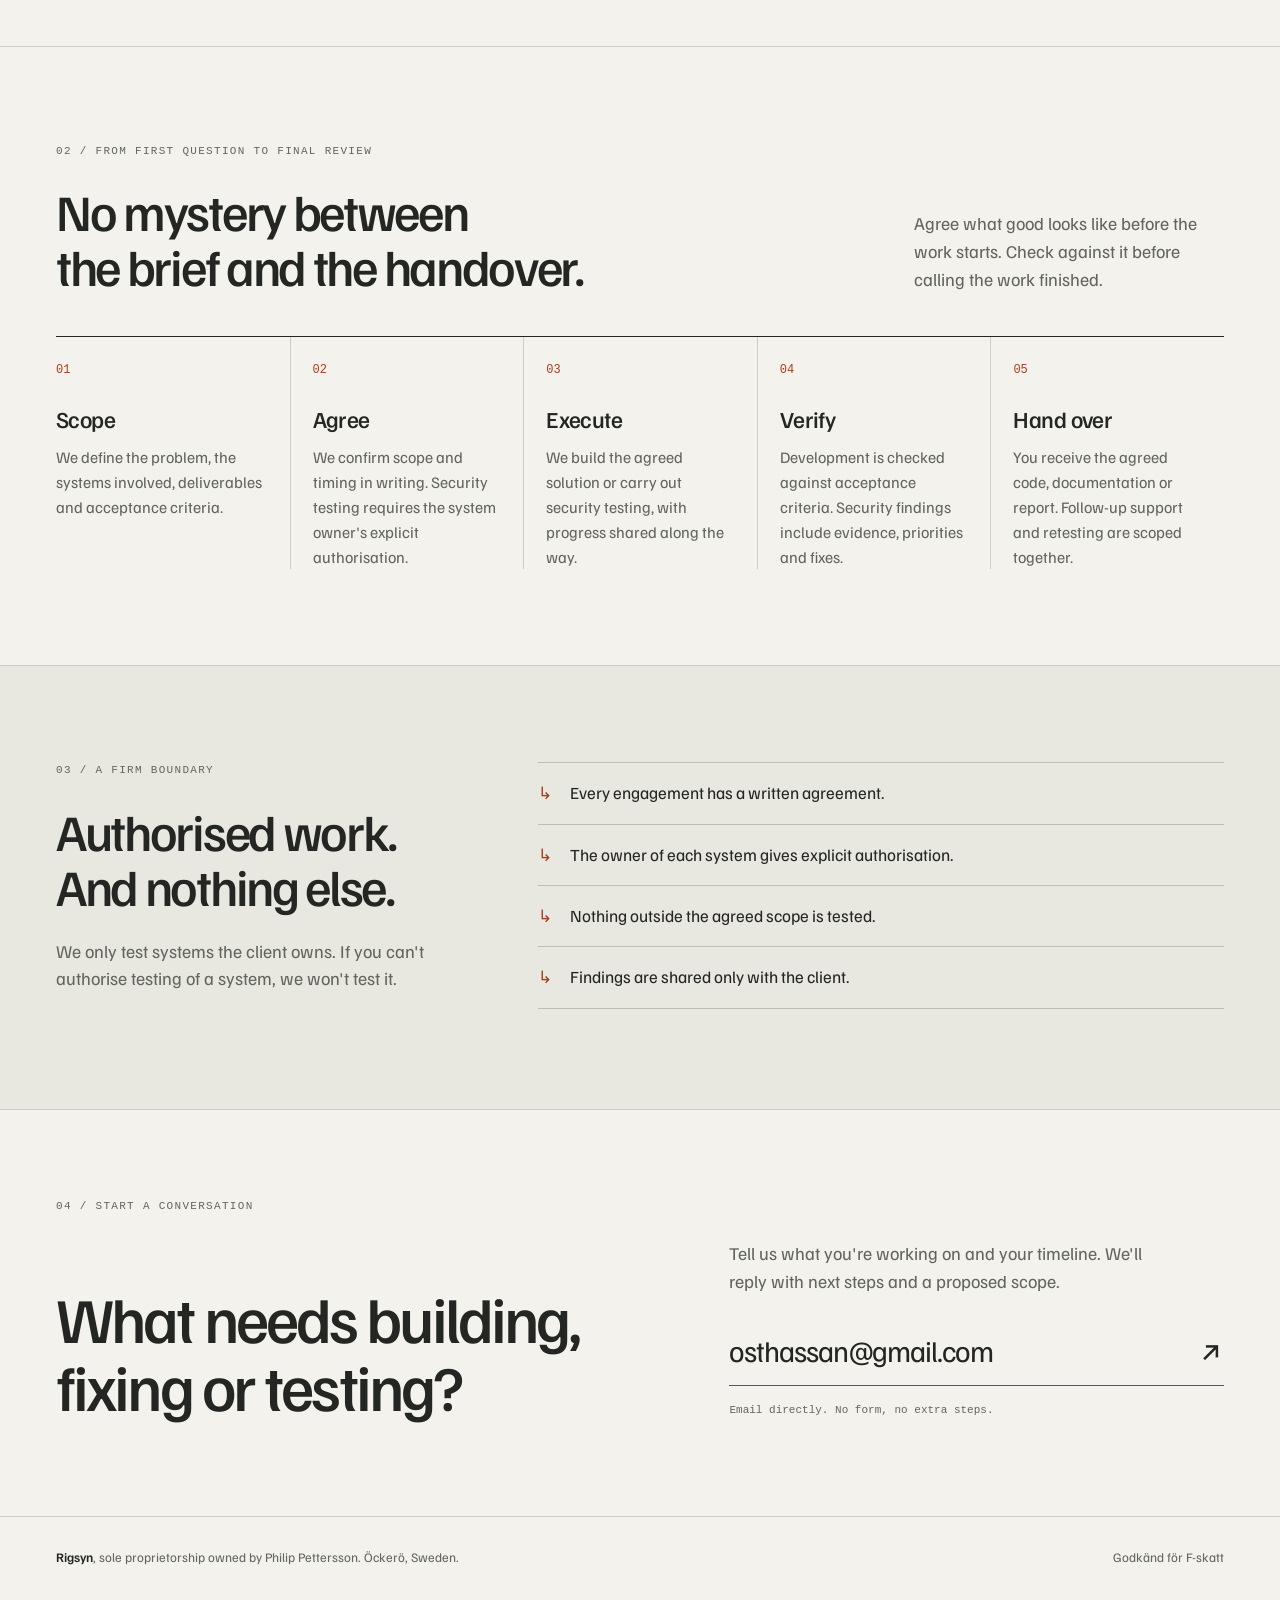
==== commit 4a44ed53: "Redesign Rigsyn with editorial engineering identity" ====
--- a/index.html
+++ b/index.html
@@ -5,171 +5,22 @@
 <meta name="viewport" content="width=device-width, initial-scale=1">
 <title>Rigsyn – Security, software & web development</title>
 <meta name="description" content="Rigsyn is an IT consultancy in Öckerö, Sweden, offering security testing, software development and web development. Practical engineering, clearly scoped.">
-<meta name="color-scheme" content="light dark">
-<link rel="icon" href="data:image/svg+xml,%3Csvg xmlns='http://www.w3.org/2000/svg' viewBox='0 0 32 32'%3E%3Cpath d='M16 3 L16 29 M3 16 L29 16' stroke='%231d3346' stroke-width='2'/%3E%3Ccircle cx='16' cy='16' r='9' fill='none' stroke='%23a3236f' stroke-width='2.5' stroke-dasharray='4 3'/%3E%3C/svg%3E">
+<meta name="color-scheme" content="light">
+<link rel="icon" href="data:image/svg+xml,%3Csvg xmlns='http://www.w3.org/2000/svg' viewBox='0 0 32 32'%3E%3Crect width='32' height='32' rx='4' fill='%23232622'/%3E%3Cpath d='M9 24V8h8a5 5 0 0 1 0 10H9m8 0 6 6' fill='none' stroke='%23f4f2ec' stroke-width='3'/%3E%3C/svg%3E">
 <link rel="preconnect" href="https://fonts.googleapis.com">
 <link rel="preconnect" href="https://fonts.gstatic.com" crossorigin>
 <link href="https://fonts.googleapis.com/css2?family=Familjen+Grotesk:ital,wght@0,400;0,500;0,600;0,700;1,400;1,500&display=swap" rel="stylesheet">
 <style>
-:root {
-  --deep: #f6f9f9;      /* deep-water white */
-  --shoal: #d6e7ec;     /* shallow-water blue */
-  --shoal-2: #b9d5de;
-  --land: #ead9a4;      /* chart land ochre */
-  --land-edge: #b89a52;
-  --ink: #1d3346;       /* chart ink */
-  --ink-2: #4a5f70;
-  --overprint: #a3236f; /* nautical magenta */
-  --overprint-ink: #ffffff;
-  --rule: #b7c7cf;
-  --font: "Familjen Grotesk", "Helvetica Neue", Arial, sans-serif;
-  --gutter: clamp(16px, 4.5vw, 64px);
-  --max: 1180px;
-}
-@media (prefers-color-scheme: dark) {
-  :root:not([data-theme="light"]) {
-    --deep: #0f2232; --shoal: #16324a; --shoal-2: #1d415e; --land: #3a3a26; --land-edge: #77704a;
-    --ink: #dbe7ee; --ink-2: #9db2c0; --overprint: #f07ac0; --overprint-ink: #1a0d16; --rule: #2c4a62;
-  }
-}
-:root[data-theme="dark"] {
-  --deep: #0f2232; --shoal: #16324a; --shoal-2: #1d415e; --land: #3a3a26; --land-edge: #77704a;
-  --ink: #dbe7ee; --ink-2: #9db2c0; --overprint: #f07ac0; --overprint-ink: #1a0d16; --rule: #2c4a62;
-}
 
-*, *::before, *::after { box-sizing: border-box; }
-html { -webkit-text-size-adjust: 100%; scroll-behavior: smooth; }
-@media (prefers-reduced-motion: reduce) { html { scroll-behavior: auto; } }
-body {
-  margin: 0;
-  background: var(--deep);
-  color: var(--ink);
-  font-family: var(--font);
-  font-size: 1.0625rem;
-  line-height: 1.55;
-  overflow-x: hidden;
-}
-a { color: inherit; text-decoration-color: var(--overprint); text-decoration-thickness: 2px; text-underline-offset: 3px; }
-a:hover { color: var(--overprint); }
-:focus-visible { outline: 3px solid var(--overprint); outline-offset: 3px; border-radius: 2px; }
-.wrap { max-width: var(--max); margin: 0 auto; padding: 0 var(--gutter); }
-.skip { position: absolute; left: -999px; top: 8px; background: var(--ink); color: var(--deep); padding: 8px 12px; z-index: 10; }
-.skip:focus { left: 8px; }
-
-/* Header */
-.site-head { border-bottom: 1px solid var(--rule); }
-.site-head .wrap { display: flex; align-items: center; justify-content: space-between; gap: 16px; min-height: 64px; flex-wrap: wrap; }
-.brand { font-weight: 700; font-size: 1.05rem; text-decoration: none; letter-spacing: -0.01em; }
-.brand span { font-weight: 400; color: var(--ink-2); }
-.site-head nav { display: flex; gap: clamp(14px, 2.5vw, 28px); font-size: 0.95rem; }
-.site-head nav a { text-decoration: none; }
-.site-head nav a:hover { text-decoration: underline; text-decoration-color: var(--overprint); }
-
-/* Hero */
-.hero { border-bottom: 1px solid var(--rule); }
-.hero .wrap { display: grid; grid-template-columns: minmax(0, 1.05fr) minmax(0, 1fr); gap: clamp(24px, 4vw, 56px); align-items: center; padding-top: clamp(40px, 7vw, 96px); padding-bottom: clamp(40px, 7vw, 96px); }
-.hero h1 {
-  font-size: clamp(2.4rem, 5.6vw, 4.6rem);
-  line-height: 1.02;
-  letter-spacing: -0.03em;
-  font-weight: 600;
-  margin: 0 0 0.45em;
-  max-width: 13ch;
-}
-.hero .lede { font-size: clamp(1.08rem, 1.5vw, 1.25rem); max-width: 34em; color: var(--ink-2); margin: 0 0 1.6em; }
-.cta-row { display: flex; gap: 12px; flex-wrap: wrap; }
-.btn {
-  display: inline-block; padding: 12px 20px; font-weight: 600; text-decoration: none;
-  border: 2px solid var(--ink); border-radius: 999px; color: var(--ink);
-}
-.btn:hover { color: var(--ink); background: var(--shoal); }
-.btn.primary { background: var(--overprint); border-color: var(--overprint); color: var(--overprint-ink); }
-.btn.primary:hover { color: var(--overprint-ink); filter: brightness(1.08); }
-.hero figure { margin: 0; }
-
-.chart { width: 100%; height: auto; display: block; border: 1px solid var(--rule); border-radius: 4px; }
-.chart .sea { fill: var(--deep); }
-.chart .shoal { fill: var(--shoal); }
-.chart .shoal2 { fill: var(--shoal-2); }
-.chart .land { fill: var(--land); stroke: var(--land-edge); stroke-width: 1.2; }
-.chart .contour { fill: none; stroke: var(--ink-2); stroke-width: 0.6; stroke-dasharray: 2 3; opacity: 0.6; }
-.chart .sounding { font: italic 400 10px var(--font); fill: var(--ink-2); }
-.chart .grid { stroke: var(--rule); stroke-width: 0.6; }
-.chart .boundary { fill: color-mix(in srgb, var(--overprint) 7%, transparent); stroke: var(--overprint); stroke-width: 2.2; stroke-dasharray: 9 6; }
-.chart .note { font: 600 13px var(--font); fill: var(--overprint); }
-.chart .note-s { font: 400 11px var(--font); fill: var(--overprint); }
-.chart .place { font: italic 500 11px var(--font); fill: var(--ink); letter-spacing: 0.04em; }
-.chart .mark { fill: var(--overprint); }
-.boundary-draw { animation: survey 2.4s ease-out 0.3s both; }
-@keyframes survey { from { stroke-dasharray: 0 1400; } to { stroke-dasharray: 9 6; } }
-@media (prefers-reduced-motion: reduce) { .boundary-draw { animation: none; } }
-figcaption { font-size: 0.85rem; color: var(--ink-2); margin-top: 8px; }
-
-/* Sections */
-section { padding: clamp(56px, 8vw, 104px) 0; }
-section + section { border-top: 1px solid var(--rule); }
-h2 { font-size: clamp(1.8rem, 3.4vw, 2.6rem); line-height: 1.1; letter-spacing: -0.02em; font-weight: 600; margin: 0 0 0.6em; max-width: 22ch; }
-h3 { font-size: 1.25rem; line-height: 1.25; font-weight: 600; margin: 0 0 0.4em; letter-spacing: -0.01em; }
-.intro { max-width: 40em; color: var(--ink-2); margin: 0 0 2.4em; }
-p { margin: 0 0 1em; }
-
-/* Scope statement */
-.scope { background: var(--shoal); }
-.scope .wrap { display: grid; grid-template-columns: minmax(0, 1fr) minmax(0, 2fr); gap: clamp(24px, 5vw, 72px); }
-.scope blockquote { margin: 0; font-size: clamp(1.2rem, 2vw, 1.5rem); line-height: 1.45; max-width: 36em; }
-
-/* Services */
-.services { display: grid; grid-template-columns: repeat(3, minmax(0, 1fr)); border-top: 2px solid var(--ink); }
-.service { padding: 24px 24px 8px 0; }
-.service + .service { padding-left: 24px; border-left: 1px solid var(--rule); }
-.service ul { padding-left: 1.1em; margin: 0.8em 0 0; color: var(--ink-2); }
-.service li { margin-bottom: 0.3em; }
-.service li::marker { color: var(--overprint); }
-
-/* Process: a real sequence, so it is numbered and joined by the survey line */
-.steps { list-style: none; padding: 0; margin: 0; display: grid; grid-template-columns: repeat(5, minmax(0, 1fr)); counter-reset: step; position: relative; }
-.steps::before { content: ""; position: absolute; left: 0; right: 0; top: 19px; border-top: 2px dashed var(--overprint); }
-.steps li { counter-increment: step; position: relative; padding-right: 20px; }
-.steps li::before {
-  content: counter(step); display: grid; place-items: center; width: 40px; height: 40px; border-radius: 50%;
-  background: var(--deep); border: 2px solid var(--overprint); color: var(--overprint); font-weight: 700; margin-bottom: 16px; position: relative;
-}
-.steps h3 { font-size: 1.1rem; }
-.steps p { color: var(--ink-2); font-size: 0.98rem; }
-
-/* Authorised */
-.auth .wrap { display: grid; grid-template-columns: minmax(0, 1fr) minmax(0, 1fr); gap: clamp(24px, 5vw, 72px); align-items: start; }
-.rules { list-style: none; padding: 0; margin: 0; border-top: 1px solid var(--rule); }
-.rules li { padding: 14px 0 14px 32px; border-bottom: 1px solid var(--rule); position: relative; }
-.rules li::before { content: ""; position: absolute; left: 0; top: 18px; width: 16px; height: 16px; border: 2px dashed var(--overprint); border-radius: 50%; }
-
-/* Contact */
-.contact { background: var(--ink); color: var(--deep); }
-.contact h2 { color: var(--deep); }
-.contact .intro { color: color-mix(in srgb, var(--deep) 80%, var(--ink)); }
-.contact .mail { font-size: clamp(1.4rem, 4vw, 2.6rem); font-weight: 600; letter-spacing: -0.02em; color: var(--deep); word-break: break-word; }
-.contact .mail:hover { color: var(--deep); text-decoration-thickness: 4px; }
-.contact :focus-visible { outline-color: var(--deep); }
-
-/* Footer */
-footer { padding: 28px 0 36px; font-size: 0.92rem; color: var(--ink-2); }
-footer .wrap { display: flex; flex-wrap: wrap; gap: 8px 32px; justify-content: space-between; }
-footer p { margin: 0; }
-footer strong { color: var(--ink); font-weight: 600; }
-
-@media (max-width: 900px) {
-  .hero .wrap, .scope .wrap, .auth .wrap { grid-template-columns: minmax(0, 1fr); }
-  .services { grid-template-columns: minmax(0, 1fr); }
-  .service, .service + .service { padding: 20px 0; border-left: 0; }
-  .service + .service { border-top: 1px solid var(--rule); }
-  .steps { grid-template-columns: minmax(0, 1fr); }
-  .steps::before { top: 0; bottom: 0; left: 19px; right: auto; border-top: 0; border-left: 2px dashed var(--overprint); }
-  .steps li { display: grid; grid-template-columns: 40px minmax(0, 1fr); column-gap: 16px; padding: 0 0 16px; }
-  .steps li::before { margin: 0; grid-row: span 2; }
-}
-@media (max-width: 560px) {
-  .site-head nav { width: 100%; padding-bottom: 12px; justify-content: space-between; }
-}
+:root{--paper:#f4f2ec;--ink:#232622;--muted:#62665e;--line:#cfcec5;--accent:#a43e21;--font:"Familjen Grotesk","Helvetica Neue",Arial,sans-serif;--mono:Consolas,monospace}
+*{box-sizing:border-box}html{scroll-behavior:smooth;scroll-padding-top:24px}body{margin:0;background:var(--paper);color:var(--ink);font:18px/1.55 var(--font);-webkit-text-size-adjust:100%}::selection{background:var(--accent);color:white}a{color:inherit;text-underline-offset:5px}a:hover{color:var(--accent)}:focus-visible{outline:3px solid var(--accent);outline-offset:5px}.wrap{width:min(1248px,calc(100% - 112px));margin:auto}.skip{position:absolute;top:10px;left:16px;padding:12px 20px;background:var(--ink);color:var(--paper);z-index:5;transform:translateY(-160%)}.skip:focus{transform:none}.site-head .wrap{display:flex;align-items:center;justify-content:space-between;min-height:100px;border-bottom:1px solid var(--line);gap:24px}.brand{font-size:30px;font-weight:700;text-decoration:none;letter-spacing:-1.5px;display:inline-flex;align-items:center;gap:12px;min-height:44px}.brand-mark{display:grid;place-items:center;width:30px;height:30px;background:var(--ink);color:var(--paper);font:20px var(--mono);letter-spacing:-5px;padding-right:5px}.site-head nav{display:flex;gap:30px;align-items:center;font-size:15px}.site-head nav a{display:inline-flex;align-items:center;min-width:44px;min-height:44px;text-decoration:none}.site-head nav a:last-child{border-bottom:1px solid var(--ink)}.eyebrow{font:11px/1.6 var(--mono);letter-spacing:1.3px;text-transform:uppercase;color:var(--muted);margin:0 0 24px}.eyebrow .accent{color:var(--accent)}h1,h2,h3,p{margin-top:0}h1{font-weight:500;font-size:clamp(58px,6.4vw,92px);line-height:.99;letter-spacing:-.065em;margin-bottom:28px}h1 em{font-family:Georgia,"Times New Roman",serif;font-weight:400;color:var(--accent);letter-spacing:-.065em}h2{font-size:clamp(36px,4vw,54px);font-weight:500;line-height:1.07;letter-spacing:-.045em;margin-bottom:24px}h3{font-weight:500;line-height:1.2;letter-spacing:-.025em}p{margin-bottom:20px}.hero{padding:78px 0 48px}.hero-grid{display:grid;grid-template-columns:1.15fr 1fr;gap:75px;align-items:center}.lede{max-width:480px;color:var(--muted);font-size:20px;line-height:1.5}.cta-row{display:flex;align-items:center;gap:26px;flex-wrap:wrap;margin-top:30px}.btn{display:inline-flex;align-items:center;justify-content:space-between;gap:30px;min-height:52px;padding:13px 20px;font-size:16px;text-decoration:none;background:var(--accent);color:white}.btn:hover{background:var(--ink);color:white}.text-link{font-size:16px;display:inline-flex;align-items:center;min-height:44px}.hero-note{border-top:1px solid var(--line);margin:60px 0 0;padding-top:22px;display:flex;justify-content:space-between;gap:20px;font:11px/1.6 var(--mono);letter-spacing:.3px;color:var(--muted)}
+/* A process diagram, not simulated software or live metrics. */
+.blueprint{margin:0;background:var(--ink);color:var(--paper);padding:30px 32px 24px}.diagram-head{display:flex;justify-content:space-between;gap:16px;border-bottom:1px solid #4b5048;padding-bottom:20px;font:10px/1.5 var(--mono);letter-spacing:1px;text-transform:uppercase;color:#c4c7bd}.diagram-head span:last-child{color:#e8b6a4}.diagram-entry{text-align:center;padding:29px 0 20px;font-size:20px;letter-spacing:-.02em}.diagram-entry small{display:block;color:#b8bcb1;font:11px/1.5 var(--mono);margin-top:5px}.connector{width:1px;height:28px;background:#858b7d;margin:auto;position:relative}.connector:after{content:"";position:absolute;bottom:0;left:-3px;width:7px;height:7px;border-right:1px solid #858b7d;border-bottom:1px solid #858b7d;transform:rotate(45deg)}.boundary{border:1px dashed #858b7d;padding:20px 15px;margin:12px 0}.boundary-label{text-align:center;color:#e8b6a4;font:10px/1.6 var(--mono);letter-spacing:1px;text-transform:uppercase;margin-bottom:18px}.disciplines{display:grid;grid-template-columns:repeat(3,1fr);gap:8px}.discipline{border:1px solid #4b5048;padding:15px 4px;text-align:center;font-size:16px;background:#2d322b}.discipline span{display:block;font:10px/1.6 var(--mono);color:#b8bcb1;margin-top:4px}.diagram-output{display:flex;justify-content:space-between;align-items:center;gap:10px;border-bottom:1px solid #4b5048;padding:22px 0;font-size:19px}.diagram-output span:last-child{font:11px var(--mono);color:#b8bcb1}.blueprint figcaption{font:11px/1.6 var(--mono);color:#b8bcb1;padding-top:18px}
+section{padding:96px 0;border-top:1px solid var(--line)}.section-grid,.auth .wrap{display:grid;grid-template-columns:.8fr 1.4fr;gap:90px}.intro{color:var(--muted);max-width:470px}.service{border-top:1px solid var(--line)}.service:last-child{border-bottom:1px solid var(--line)}.service summary{cursor:pointer;list-style:none;display:grid;grid-template-columns:32px 1fr 24px;gap:12px;align-items:center;padding:25px 0;min-height:80px}.service summary::-webkit-details-marker{display:none}.service summary h3{font-size:28px;margin:0}.service-number{font:11px var(--mono);color:var(--accent)}.expand{font:24px var(--mono);text-align:center}.expand:before{content:"+"}details[open] .expand:before{content:"−"}.service summary:hover h3{color:var(--accent)}.service-body{padding:0 36px 28px 44px}.service-body p{color:var(--muted);max-width:480px}.service-body ul{padding:0;margin:24px 0;list-style:none;font-size:16px}.service-body li{padding:8px 0;border-top:1px solid var(--line)}.service-body li:before{content:"↳";color:var(--accent);margin-right:12px}.service-outcome{font:12px/1.7 var(--mono);color:var(--ink)!important;margin-bottom:0}.process-heading{display:flex;align-items:end;justify-content:space-between;gap:50px;margin-bottom:42px}.process-heading h2{margin:0;max-width:560px}.process-heading p{color:var(--muted);max-width:310px;margin:0}.steps{list-style:none;margin:0;padding:0;display:grid;grid-template-columns:repeat(5,1fr);counter-reset:step;border-top:1px solid var(--ink)}.steps li{counter-increment:step;padding:26px 22px 0 0}.steps li+li{border-left:1px solid var(--line);padding-left:22px}.steps li:before{content:"0" counter(step);font:12px var(--mono);color:var(--accent);display:block;margin-bottom:28px}.steps h3{font-size:23px;margin-bottom:13px}.steps p{font-size:16px;color:var(--muted);margin:0}.auth{background:#e9e8e0}.rules{list-style:none;padding:0;margin:0;border-top:1px solid #bdbfb3}.rules li{padding:17px 0;display:flex;gap:18px;border-bottom:1px solid #bdbfb3;font-size:17px}.rules li:before{content:"↳";color:var(--accent)}.contact{padding:88px 0 96px}.contact-grid{display:grid;grid-template-columns:1.2fr 1fr;gap:80px;align-items:end}.contact h2{font-size:clamp(44px,5vw,68px);max-width:600px;margin-bottom:0}.contact p{color:var(--muted);max-width:450px}.mail{display:flex;justify-content:space-between;align-items:center;gap:18px;border-bottom:1px solid var(--accent);text-decoration:none;padding:12px 0;font-size:clamp(22px,2.3vw,32px);letter-spacing:-.03em;min-height:52px}.contact-note{font:11px/1.6 var(--mono);margin-top:16px;margin-bottom:0}footer{border-top:1px solid var(--line);padding:30px 0 36px;color:var(--muted);font-size:13px}footer .wrap{display:flex;justify-content:space-between;gap:24px}footer p{margin:0}footer strong{color:var(--ink);font-weight:600}
+@media(max-width:1000px){.wrap{width:calc(100% - 64px)}.hero-grid{gap:36px;grid-template-columns:1fr 1fr}h1{font-size:64px}.blueprint{padding:24px 20px}.section-grid,.auth .wrap{gap:45px;grid-template-columns:.8fr 1.2fr}.service summary h3{font-size:24px}.contact-grid{gap:40px}.steps{grid-template-columns:1fr}.steps li,.steps li+li{display:grid;grid-template-columns:40px 130px 1fr;gap:20px;border-left:0;border-bottom:1px solid var(--line);padding:22px 0}.steps li:before,.steps h3{margin:0}.steps li:before{padding-top:6px}.process-heading{align-items:start}}
+@media(max-width:800px){.hero-grid{grid-template-columns:1fr}.hero{padding-top:56px}.hero h1{max-width:650px;font-size:clamp(58px,9vw,80px)}.hero .lede{max-width:550px}.blueprint{max-width:560px;width:100%;margin-top:16px}.section-grid,.auth .wrap,.contact-grid{grid-template-columns:1fr;gap:36px}.intro{max-width:500px}.site-head nav{gap:20px}.site-head nav a{font-size:14px}.process-heading{display:block}.process-heading p{max-width:500px;margin-top:22px}section{padding:68px 0}.contact{padding:68px 0}.contact-grid{gap:32px}.mail{max-width:560px}.contact p{max-width:550px}}
+@media(max-width:560px){.wrap{width:calc(100% - 40px)}.site-head .wrap{min-height:unset;padding:18px 0 10px;flex-wrap:wrap;gap:5px}.site-head nav{width:100%;justify-content:space-between;gap:8px}.site-head nav a{font-size:12px}.brand{font-size:28px}.hero{padding-top:42px}.hero h1{font-size:58px}.eyebrow{font-size:10px;letter-spacing:1px;margin-bottom:22px}.lede{font-size:18px}.cta-row{gap:20px;margin-top:26px}.btn{font-size:15px;gap:20px}.text-link{font-size:15px}.hero-note{display:block;margin-top:32px}.hero-note span{display:block}.hero-note span+span{margin-top:8px}.blueprint{padding:22px 18px}.discipline{font-size:14px}.discipline span{font-size:9px}.diagram-head{font-size:9px}.diagram-output{font-size:17px}.diagram-output span:last-child{font-size:10px}.service summary{grid-template-columns:24px 1fr 20px;gap:9px}.service summary h3{font-size:24px}.service-body{padding-left:33px;padding-right:0}.steps li,.steps li+li{grid-template-columns:30px 1fr;gap:10px 16px}.steps p{grid-column:2}.steps h3{font-size:23px}.steps li:before{grid-row:span 2}.contact h2{font-size:46px}footer .wrap{flex-direction:column;gap:12px}.rules li{font-size:16px}.mail{font-size:24px}}
+@media(prefers-reduced-motion:reduce){html{scroll-behavior:auto}*,*::before,*::after{animation:none!important;transition:none!important}}
 </style>
 </head>
 <body>
@@ -177,7 +28,7 @@
 
 <header class="site-head">
   <div class="wrap">
-    <a class="brand" href="#top">Rigsyn <span>Security · Software · Web</span></a>
+    <a class="brand" href="#top" aria-label="Rigsyn home"><span class="brand-mark" aria-hidden="true">/›</span>Rigsyn</a>
     <nav aria-label="Main">
       <a href="#services">Services</a>
       <a href="#process">How it works</a>
@@ -187,107 +38,57 @@
   </div>
 </header>
 
-<main id="main">
-  <div class="hero" id="top">
-    <div class="wrap">
-      <div>
-        <h1>Built precisely.<br>Secured thoroughly.</h1>
-        <p class="lede">Security consulting, custom software and websites from Öckerö, Sweden. From the first requirement to the final review: clear scope, careful engineering and work you can build on.</p>
-        <div class="cta-row">
-          <a class="btn primary" href="#contact">Discuss an engagement</a>
-          <a class="btn" href="#services">See services</a>
-        </div>
-      </div>
-      <figure>
-        <svg class="chart" viewBox="0 0 520 400" role="img" aria-labelledby="chart-t chart-d">
-          <title id="chart-t">Sea chart of an archipelago with a marked engagement area</title>
-          <desc id="chart-d">A stylised nautical chart. A dashed magenta line encloses an area labelled client-owned systems, showing that testing stays inside the agreed scope.</desc>
-          <rect class="sea" width="520" height="400"/>
-          <g class="grid">
-            <line x1="130" y1="0" x2="130" y2="400"/><line x1="260" y1="0" x2="260" y2="400"/><line x1="390" y1="0" x2="390" y2="400"/>
-            <line x1="0" y1="100" x2="520" y2="100"/><line x1="0" y1="200" x2="520" y2="200"/><line x1="0" y1="300" x2="520" y2="300"/>
-          </g>
-          <path class="shoal2" d="M0 0 H170 C150 40 120 60 120 110 C120 170 80 200 40 230 C20 245 0 250 0 260 Z"/>
-          <path class="shoal" d="M0 0 H230 C210 50 190 90 180 140 C170 200 120 250 70 290 C40 315 10 330 0 340 Z" opacity="0.7"/>
-          <path class="shoal" d="M300 230 C330 200 400 205 430 235 C460 265 450 320 400 335 C350 350 290 320 285 285 C282 262 290 242 300 230 Z"/>
-          <path class="shoal" d="M360 40 C390 25 440 30 455 55 C470 80 445 105 410 108 C375 110 345 90 345 68 C345 55 350 46 360 40 Z" opacity="0.8"/>
-          <path class="land" d="M0 0 H120 C112 30 90 45 82 80 C74 115 50 140 22 160 C10 168 0 172 0 178 Z"/>
-          <path class="land" d="M320 255 C340 238 385 240 400 262 C412 282 400 305 372 310 C345 314 318 300 314 282 C312 270 314 262 320 255 Z"/>
-          <path class="land" d="M380 58 C395 50 420 52 428 66 C434 78 422 90 404 90 C388 90 374 80 374 70 C374 64 376 61 380 58 Z"/>
-          <path class="land" d="M232 342 C240 334 256 335 260 344 C263 352 255 360 244 359 C235 358 228 350 232 342 Z"/>
-          <path class="contour" d="M150 0 C140 60 110 110 90 150 C70 190 40 215 0 235"/>
-          <path class="contour" d="M290 210 C330 180 420 185 450 225 C480 265 470 340 400 355 C330 368 270 330 268 285"/>
-          <text class="place" x="16" y="70">Öckerö</text>
-          <text class="sounding" x="210" y="60">14</text><text class="sounding" x="300" y="80">27</text>
-          <text class="sounding" x="470" y="160">32</text><text class="sounding" x="140" y="262">9</text>
-          <text class="sounding" x="480" y="330">41</text><text class="sounding" x="250" y="300">18</text>
-          <text class="sounding" x="90" y="360">6</text><text class="sounding" x="480" y="40">38</text>
-          <path class="boundary boundary-draw" d="M196 118 L340 104 L362 168 L338 236 L222 244 L180 186 Z"/>
-          <circle class="mark" cx="196" cy="118" r="3.5"/><circle class="mark" cx="340" cy="104" r="3.5"/>
-          <circle class="mark" cx="362" cy="168" r="3.5"/><circle class="mark" cx="338" cy="236" r="3.5"/>
-          <circle class="mark" cx="222" cy="244" r="3.5"/><circle class="mark" cx="180" cy="186" r="3.5"/>
-          <text class="note" x="210" y="166">Client-owned systems</text>
-          <text class="note-s" x="210" y="184">Authorised in writing</text>
-          <text class="note-s" x="210" y="199">Tested to the agreed scope</text>
-        </svg>
-        <figcaption>Work happens inside the boundary the client sets, and nowhere else.</figcaption>
-      </figure>
-    </div>
-  </div>
-
-  <section class="scope" aria-labelledby="scope-h">
-    <div class="wrap">
-      <h2 id="scope-h">What the company does</h2>
-      <blockquote>
-        <p>Rigsyn helps organisations build, improve and secure their digital systems. We combine security consulting with software and web development, so implementation and security can be considered together.</p>
-        <p>Every project starts with a written agreement covering scope and deliverables. Security testing additionally requires explicit authorisation from the system owner.</p>
-      </blockquote>
-    </div>
-  </section>
+<main id="main" tabindex="-1">
+  <div class="hero" id="top"><div class="wrap"><div class="hero-grid"><div>
+<p class="eyebrow"><span class="accent">Independent IT consultancy</span> / Öckerö, Sweden</p>
+<h1>Build it right.<br>Know where<br>it <em>can break.</em></h1>
+<p class="lede">Security consulting, custom software and web development. Practical engineering for the systems your business depends on.</p>
+<div class="cta-row"><a class="btn" href="#contact">Let's talk about your project <span aria-hidden="true">↗</span></a><a class="text-link" href="#services">Explore services ↓</a></div>
+</div><figure class="blueprint" aria-label="Engagement diagram: agree the scope, carry out security, software or web work, then verify and hand over.">
+<div class="diagram-head"><span>Engagement blueprint</span><span>Scope → delivery</span></div>
+<div class="diagram-entry">Start with the problem.<small>Requirements · systems · acceptance criteria</small></div><div class="connector" aria-hidden="true"></div>
+<div class="boundary"><p class="boundary-label">Written agreement / defined boundaries</p><div class="disciplines"><div class="discipline">Security<span>Test & harden</span></div><div class="discipline">Software<span>Build & integrate</span></div><div class="discipline">Web<span>Design & develop</span></div></div></div>
+<div class="connector" aria-hidden="true"></div><div class="diagram-output"><span>Verify. Hand over.</span><span>Code / docs / findings</span></div>
+<figcaption>Security testing requires the system owner's explicit authorisation. Nothing outside the agreed scope.</figcaption></figure></div>
+<div class="hero-note"><span>Security, software and web — considered together.</span><span>Clear scope. Documented work. A useful handover.</span></div></div></div>
 
   <section id="services" aria-labelledby="services-h">
-    <div class="wrap">
-      <h2 id="services-h">Services</h2>
-      <p class="intro">Three disciplines, one practical approach: understand the problem, agree the scope and deliver work that can be maintained.</p>
+    <div class="wrap section-grid"><div><p class="eyebrow">01 / What Rigsyn does</p><h2 id="services-h">Three ways<br>to move forward.</h2><p class="intro">A system to test. A workflow to simplify. A website to build. Start with what you need to change.</p><p class="eyebrow">Open a service to explore the scope ↘</p></div>
       <div class="services">
-        <article class="service">
-          <h3>Security consulting</h3>
-          <p>Find weaknesses, understand their impact and address them with clear, actionable findings.</p>
+        <article class="service"><details open><summary><span class="service-number">01</span><h3>Security consulting</h3><span class="expand" aria-hidden="true"></span></summary><div class="service-body">
+          <p>Find the weak points and understand what matters. Get clear findings you can act on, not just a list of alerts.</p>
           <ul>
             <li>External infrastructure penetration testing</li>
             <li>Windows application security reviews</li>
             <li>Anti-cheat and kernel-level hardening</li>
             <li>Authorised testing and remediation guidance</li>
           </ul>
-        </article>
-        <article class="service">
-          <h3>Software development</h3>
-          <p>Custom software built around your workflows, with maintainable code and security considered from the start.</p>
+        <p class="service-outcome">The handover → Evidence, priorities and remediation guidance.</p></div></details></article>
+        <article class="service"><details><summary><span class="service-number">02</span><h3>Software development</h3><span class="expand" aria-hidden="true"></span></summary><div class="service-body">
+          <p>Make the software fit the work. Custom applications and integrations, with maintainable code and security considered from the start.</p>
           <ul>
             <li>Desktop applications and internal tools</li>
             <li>APIs and system integrations</li>
             <li>Workflow automation</li>
             <li>Testing, documentation and handover</li>
           </ul>
-        </article>
-        <article class="service">
-          <h3>Web development</h3>
-          <p>Fast, accessible websites and web applications that work across devices and are straightforward to maintain.</p>
+        <p class="service-outcome">The handover → Agreed code, tests and documentation.</p></div></details></article>
+        <article class="service"><details><summary><span class="service-number">03</span><h3>Web development</h3><span class="expand" aria-hidden="true"></span></summary><div class="service-body">
+          <p>Give people a clear path through your website. Fast, accessible websites and web applications that work across devices.</p>
           <ul>
             <li>Company websites and landing pages</li>
             <li>Custom web applications</li>
             <li>Responsive interfaces and accessibility</li>
             <li>Performance and technical SEO</li>
           </ul>
-        </article>
+        <p class="service-outcome">The handover → A tested website and the documentation to maintain it.</p></div></details></article>
       </div>
     </div>
   </section>
 
   <section id="process" aria-labelledby="process-h">
     <div class="wrap">
-      <h2 id="process-h">How engagements work</h2>
-      <p class="intro">A clear process for development projects and security engagements.</p>
+      <p class="eyebrow">02 / From first question to final review</p><div class="process-heading"><h2 id="process-h">No mystery between<br>the brief and the handover.</h2><p>Agree what good looks like before the work starts. Check against it before calling the work finished.</p></div>
       <ol class="steps">
         <li><h3>Scope</h3><p>We define the problem, the systems involved, deliverables and acceptance criteria.</p></li>
         <li><h3>Agree</h3><p>We confirm scope and timing in writing. Security testing requires the system owner's explicit authorisation.</p></li>
@@ -301,7 +102,7 @@
   <section id="authorised" class="auth" aria-labelledby="auth-h">
     <div class="wrap">
       <div>
-        <h2 id="auth-h">Authorised work only</h2>
+        <p class="eyebrow">03 / A firm boundary</p><h2 id="auth-h">Authorised work.<br>And nothing else.</h2>
         <p class="intro">We only test systems the client owns. If you can't authorise testing of a system, we won't test it.</p>
       </div>
       <ul class="rules">
@@ -313,13 +114,7 @@
     </div>
   </section>
 
-  <section id="contact" class="contact" aria-labelledby="contact-h">
-    <div class="wrap">
-      <h2 id="contact-h">Contact</h2>
-      <p class="intro">Tell us what you want to build, improve or test, and your timeline. We'll reply with next steps and a proposed scope.</p>
-      <a class="mail" href="mailto:osthassan@gmail.com">osthassan@gmail.com</a>
-    </div>
-  </section>
+  <section id="contact" class="contact" aria-labelledby="contact-h"><div class="wrap"><p class="eyebrow">04 / Start a conversation</p><div class="contact-grid"><h2 id="contact-h">What needs building,<br>fixing or testing?</h2><div><p>Tell us what you're working on and your timeline. We'll reply with next steps and a proposed scope.</p><a class="mail" href="mailto:osthassan@gmail.com">osthassan@gmail.com <span aria-hidden="true">↗</span></a><p class="contact-note">Email directly. No form, no extra steps.</p></div></div></div></section>
 </main>
 
 <footer>
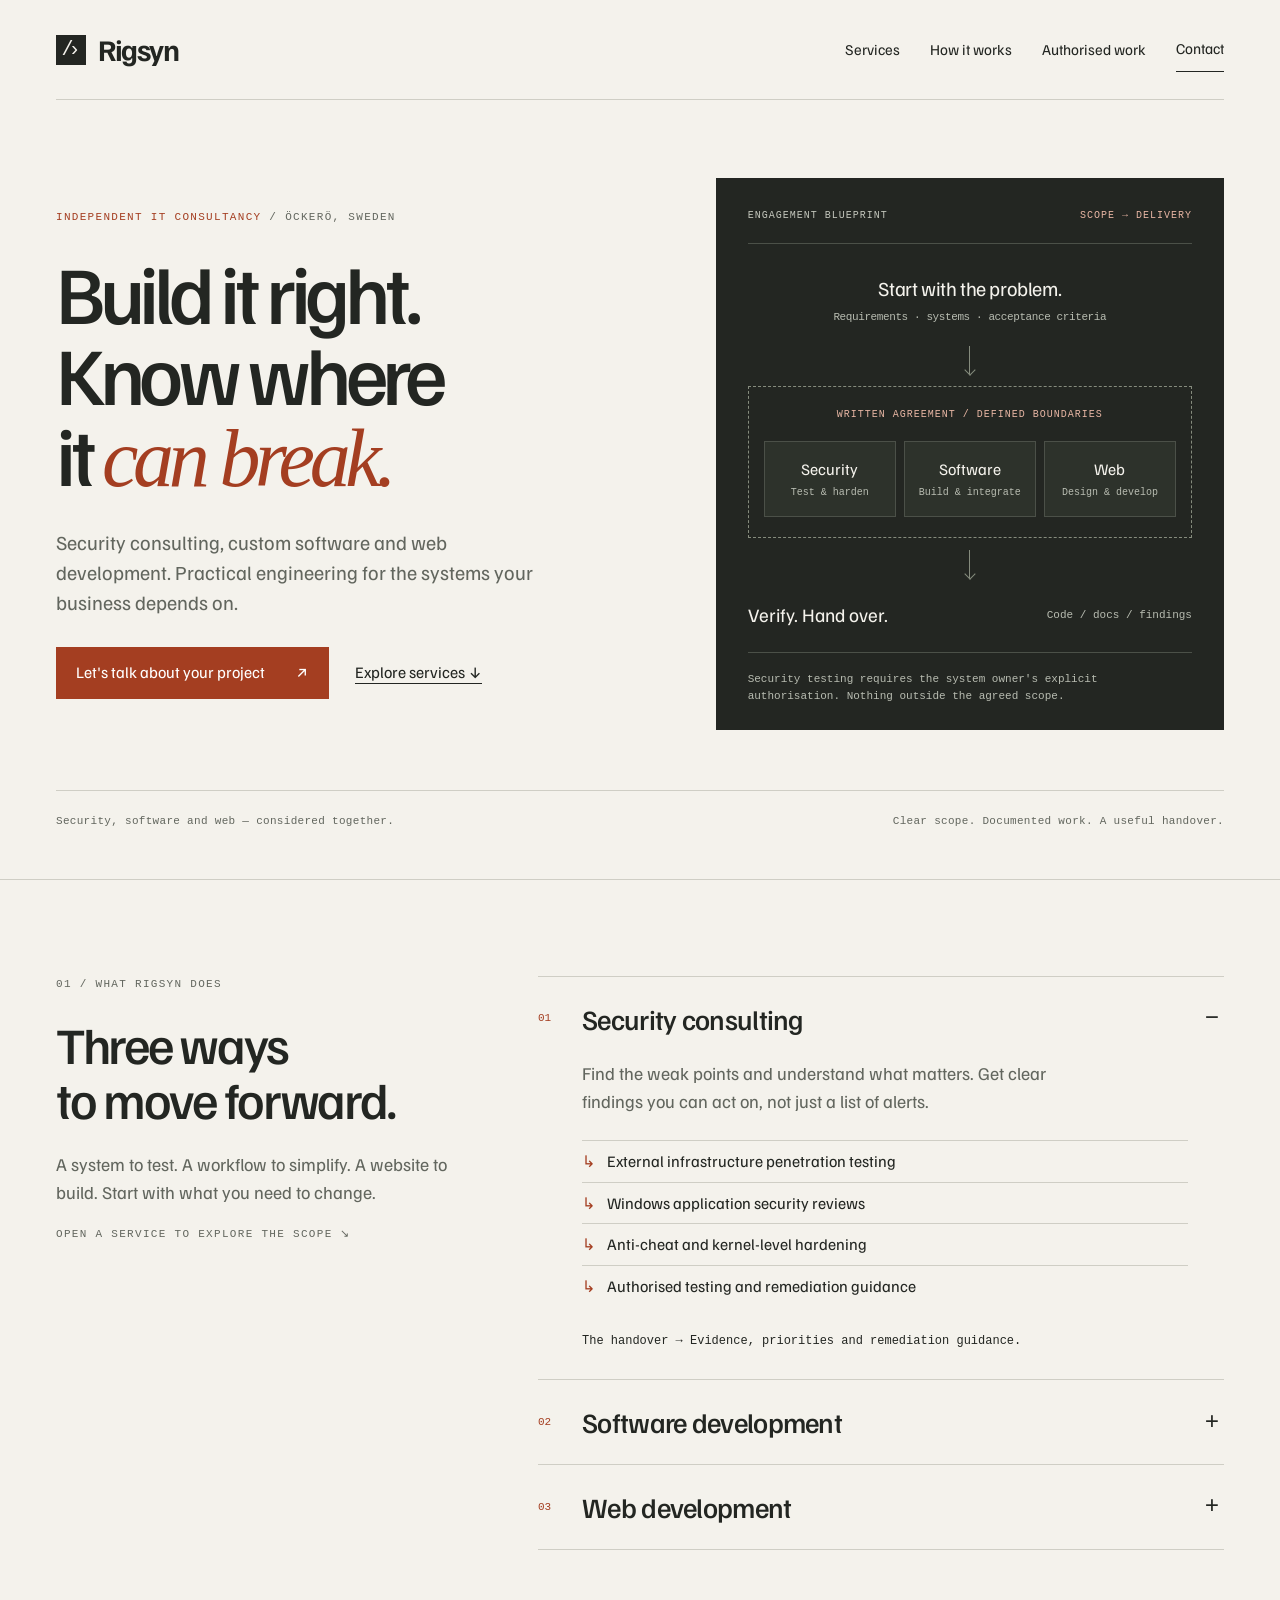
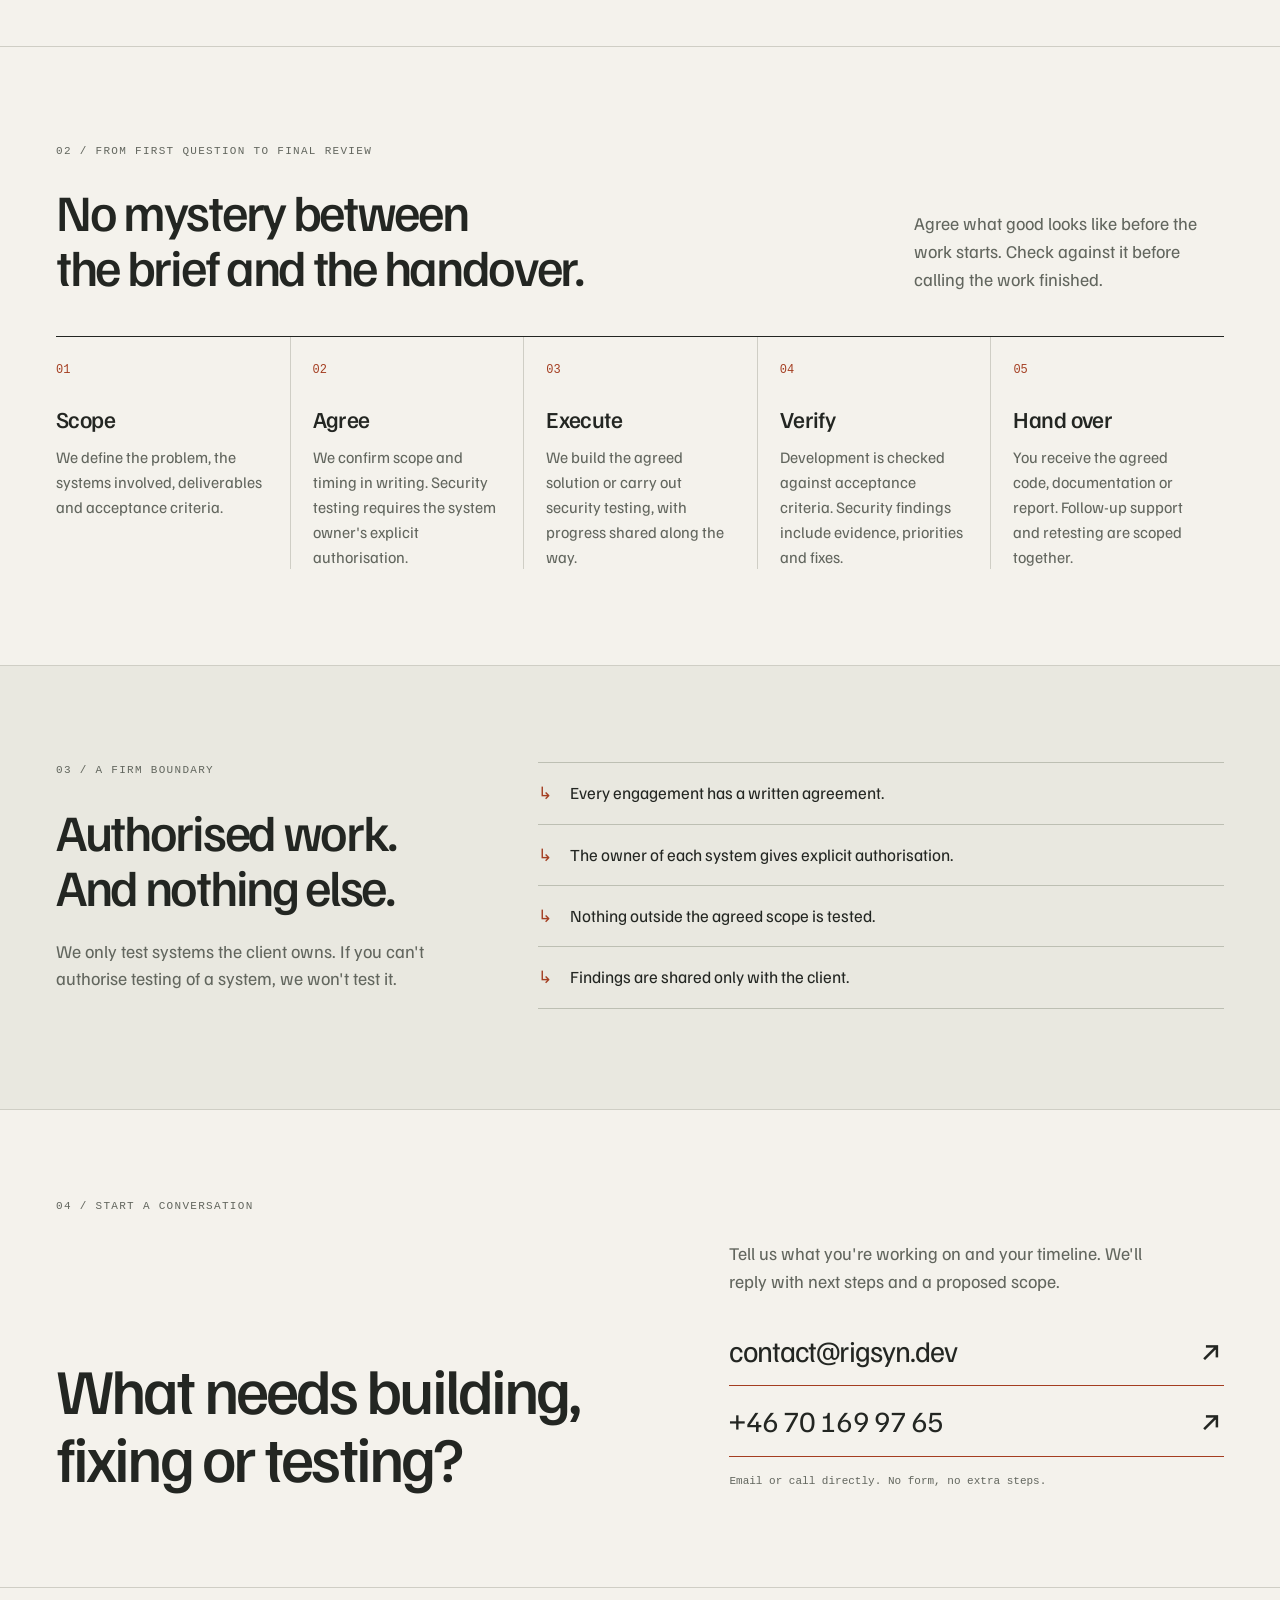
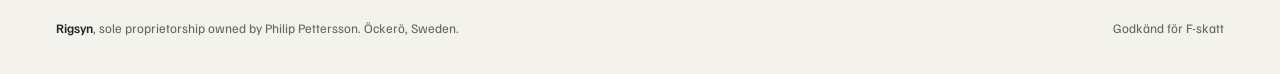
==== commit 8851f9bb: "feat: use rigsyn.dev email and add phone number to contact section" ====
--- a/index.html
+++ b/index.html
@@ -114,7 +114,7 @@
     </div>
   </section>
 
-  <section id="contact" class="contact" aria-labelledby="contact-h"><div class="wrap"><p class="eyebrow">04 / Start a conversation</p><div class="contact-grid"><h2 id="contact-h">What needs building,<br>fixing or testing?</h2><div><p>Tell us what you're working on and your timeline. We'll reply with next steps and a proposed scope.</p><a class="mail" href="mailto:osthassan@gmail.com">osthassan@gmail.com <span aria-hidden="true">↗</span></a><p class="contact-note">Email directly. No form, no extra steps.</p></div></div></div></section>
+  <section id="contact" class="contact" aria-labelledby="contact-h"><div class="wrap"><p class="eyebrow">04 / Start a conversation</p><div class="contact-grid"><h2 id="contact-h">What needs building,<br>fixing or testing?</h2><div><p>Tell us what you're working on and your timeline. We'll reply with next steps and a proposed scope.</p><a class="mail" href="mailto:contact@rigsyn.dev">contact@rigsyn.dev <span aria-hidden="true">↗</span></a><a class="mail" href="tel:+46701699765">+46 70 169 97 65 <span aria-hidden="true">↗</span></a><p class="contact-note">Email or call directly. No form, no extra steps.</p></div></div></div></section>
 </main>
 
 <footer>
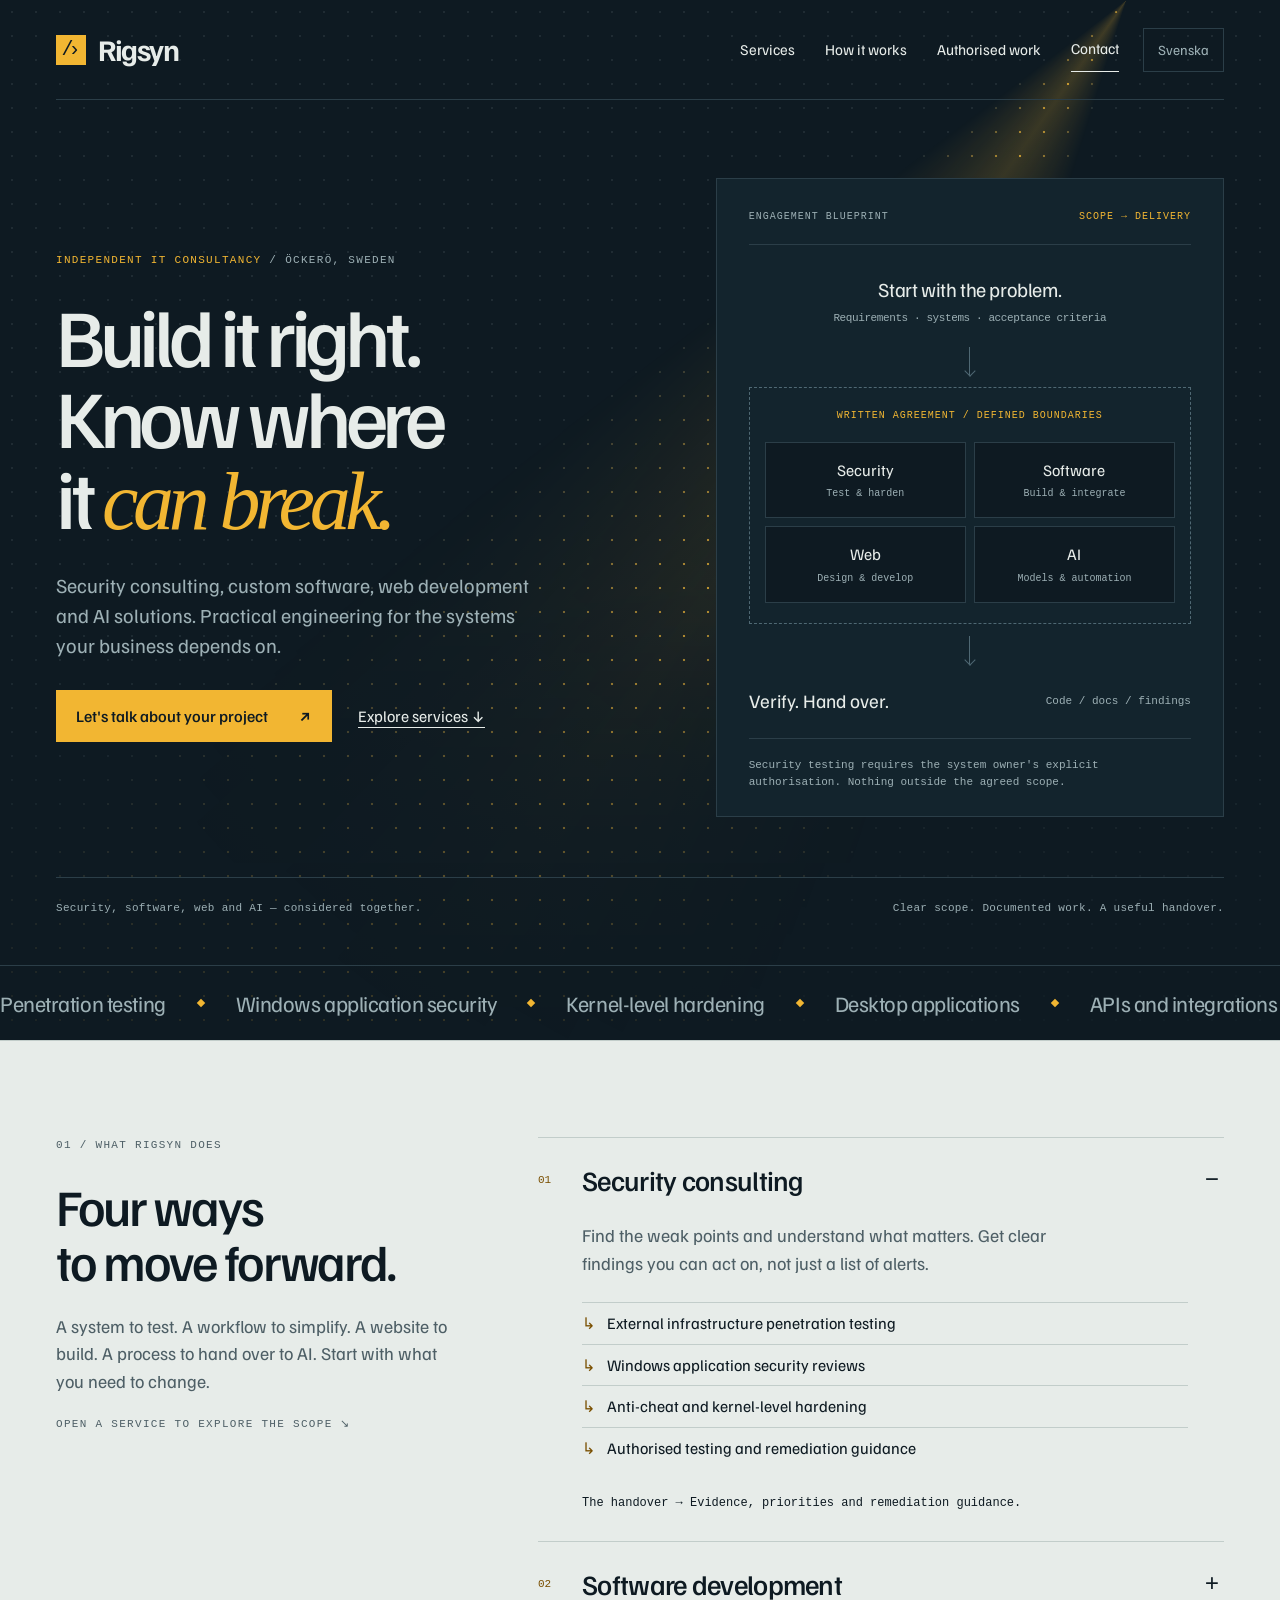
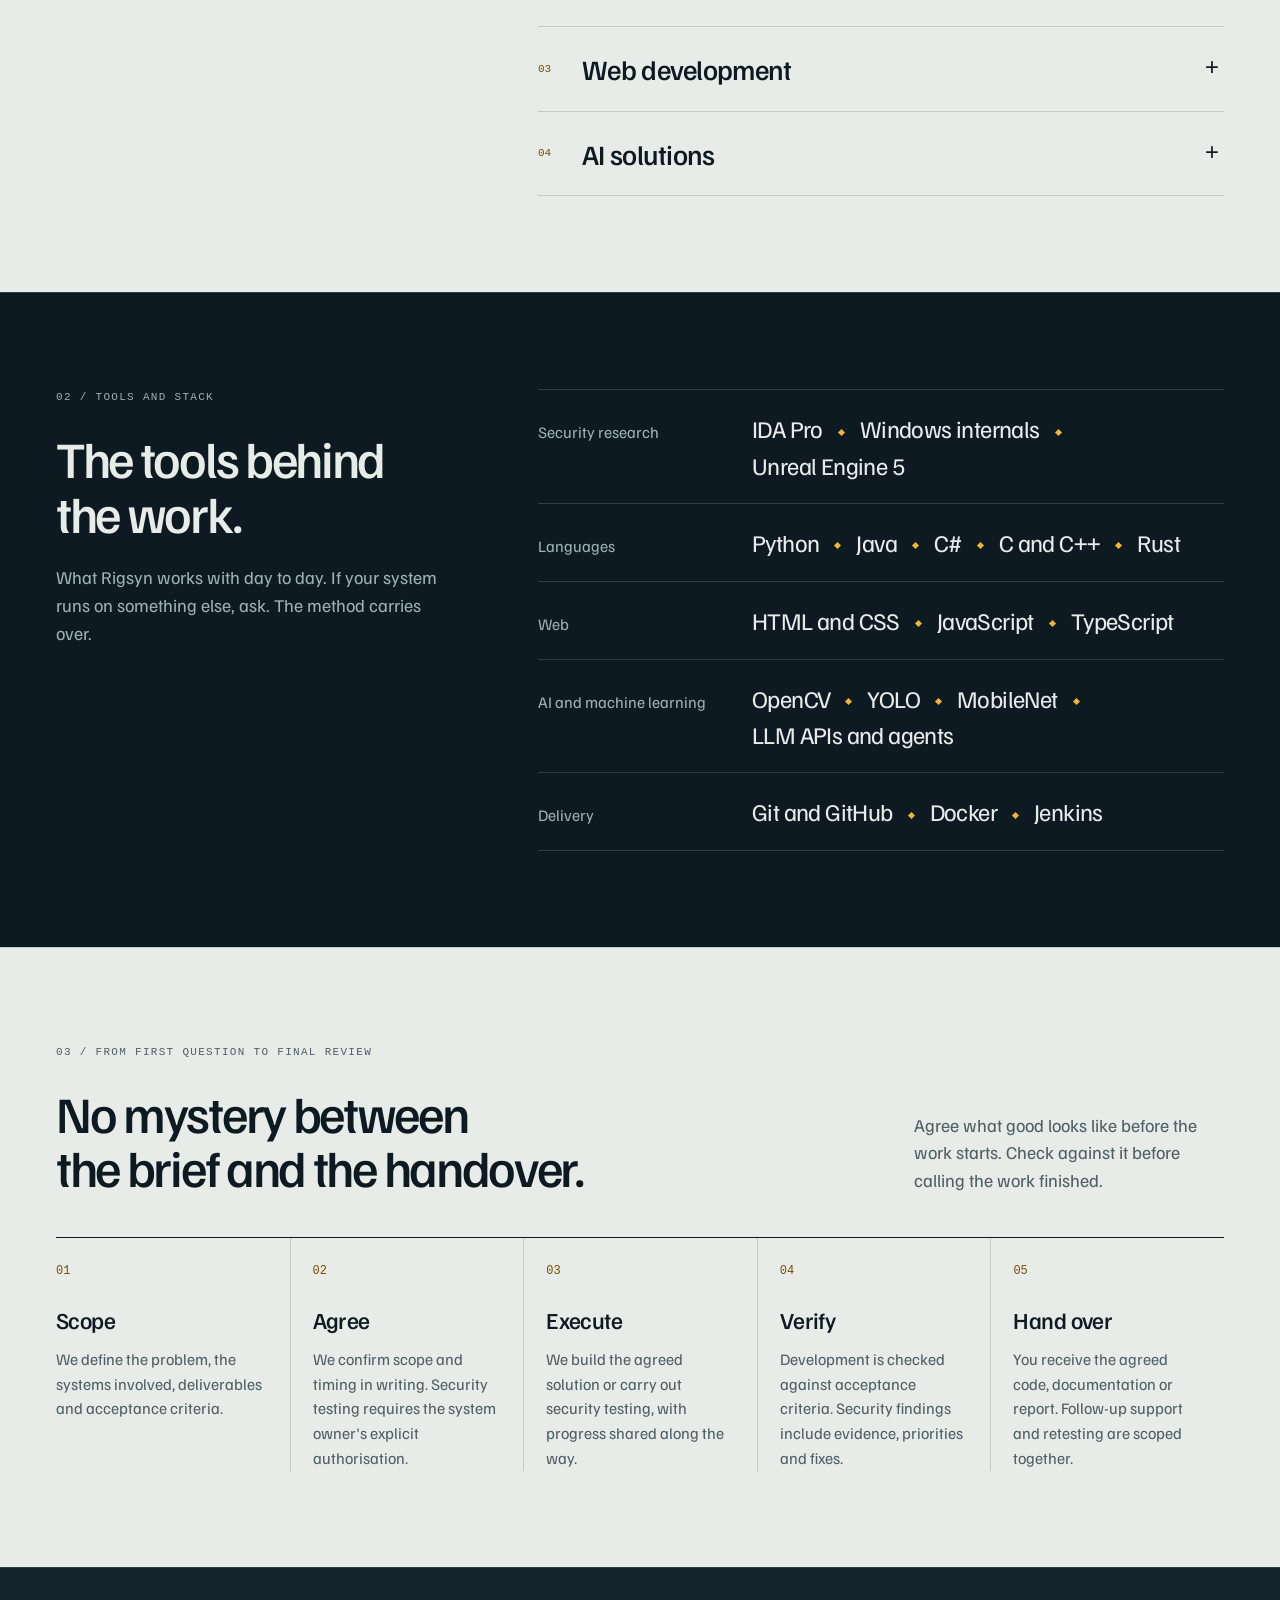
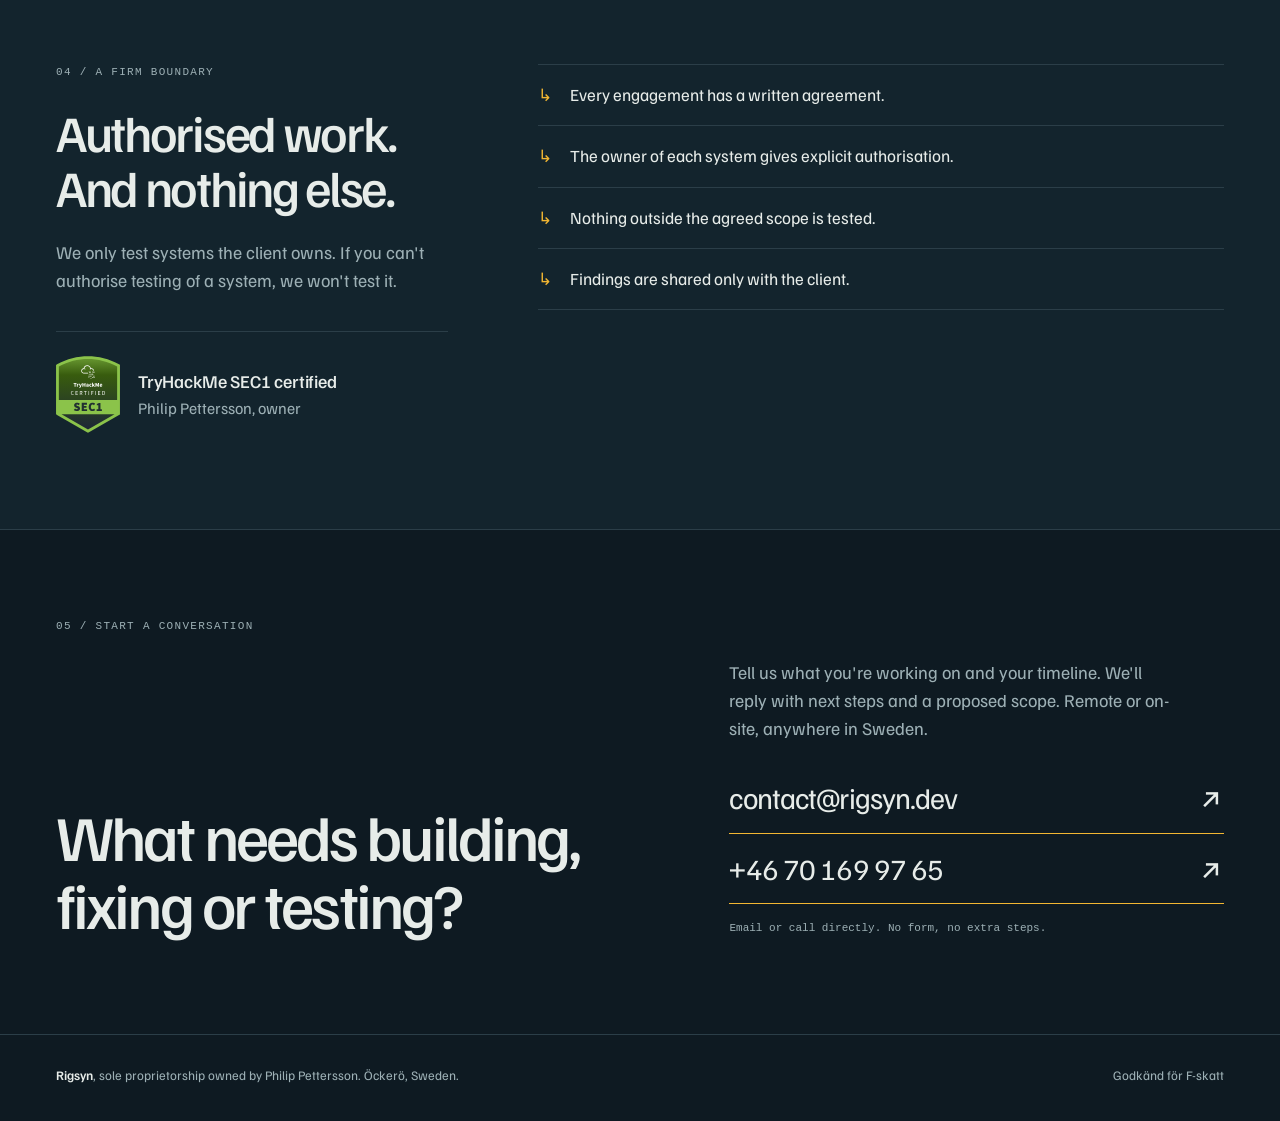
==== commit 943bb781: "feat: redesign with night palette, lighthouse hero, AI solutions and stack Dark archipelago palette " ====
--- a/index.html
+++ b/index.html
@@ -3,28 +3,41 @@
 <head>
 <meta charset="utf-8">
 <meta name="viewport" content="width=device-width, initial-scale=1">
-<title>Rigsyn – Security, software & web development</title>
-<meta name="description" content="Rigsyn is an IT consultancy in Öckerö, Sweden, offering security testing, software development and web development. Practical engineering, clearly scoped.">
-<meta name="color-scheme" content="light">
-<link rel="icon" href="data:image/svg+xml,%3Csvg xmlns='http://www.w3.org/2000/svg' viewBox='0 0 32 32'%3E%3Crect width='32' height='32' rx='4' fill='%23232622'/%3E%3Cpath d='M9 24V8h8a5 5 0 0 1 0 10H9m8 0 6 6' fill='none' stroke='%23f4f2ec' stroke-width='3'/%3E%3C/svg%3E">
+<title>Rigsyn – Security, software, web & AI | Öckerö, Sweden</title>
+<meta name="description" content="Rigsyn is an IT consultancy in Öckerö, Sweden, offering security testing, software development, web development and AI solutions. Practical engineering, clearly scoped.">
+<link rel="canonical" href="https://rigsyn.dev/">
+<meta property="og:type" content="website">
+<meta property="og:site_name" content="Rigsyn">
+<meta property="og:locale" content="en_GB">
+<meta property="og:locale:alternate" content="sv_SE">
+<meta property="og:url" content="https://rigsyn.dev/">
+<meta property="og:title" content="Rigsyn – Build it right. Know where it can break.">
+<meta property="og:description" content="Security testing, software development, web development and AI solutions from Öckerö, Sweden.">
+<meta property="og:image" content="https://rigsyn.dev/assets/og.png">
+<meta property="og:image:width" content="1200">
+<meta property="og:image:height" content="630">
+<meta name="twitter:card" content="summary_large_image">
+<meta name="color-scheme" content="dark light">
+<meta name="theme-color" content="#0e1a22">
+<link rel="icon" href="data:image/svg+xml,%3Csvg xmlns='http://www.w3.org/2000/svg' viewBox='0 0 32 32'%3E%3Crect width='32' height='32' rx='4' fill='%23f2b632'/%3E%3Cpath d='M9 24V8h8a5 5 0 0 1 0 10H9m8 0 6 6' fill='none' stroke='%230e1a22' stroke-width='3'/%3E%3C/svg%3E">
 <link rel="preconnect" href="https://fonts.googleapis.com">
 <link rel="preconnect" href="https://fonts.gstatic.com" crossorigin>
 <link href="https://fonts.googleapis.com/css2?family=Familjen+Grotesk:ital,wght@0,400;0,500;0,600;0,700;1,400;1,500&display=swap" rel="stylesheet">
-<style>
-
-:root{--paper:#f4f2ec;--ink:#232622;--muted:#62665e;--line:#cfcec5;--accent:#a43e21;--font:"Familjen Grotesk","Helvetica Neue",Arial,sans-serif;--mono:Consolas,monospace}
-*{box-sizing:border-box}html{scroll-behavior:smooth;scroll-padding-top:24px}body{margin:0;background:var(--paper);color:var(--ink);font:18px/1.55 var(--font);-webkit-text-size-adjust:100%}::selection{background:var(--accent);color:white}a{color:inherit;text-underline-offset:5px}a:hover{color:var(--accent)}:focus-visible{outline:3px solid var(--accent);outline-offset:5px}.wrap{width:min(1248px,calc(100% - 112px));margin:auto}.skip{position:absolute;top:10px;left:16px;padding:12px 20px;background:var(--ink);color:var(--paper);z-index:5;transform:translateY(-160%)}.skip:focus{transform:none}.site-head .wrap{display:flex;align-items:center;justify-content:space-between;min-height:100px;border-bottom:1px solid var(--line);gap:24px}.brand{font-size:30px;font-weight:700;text-decoration:none;letter-spacing:-1.5px;display:inline-flex;align-items:center;gap:12px;min-height:44px}.brand-mark{display:grid;place-items:center;width:30px;height:30px;background:var(--ink);color:var(--paper);font:20px var(--mono);letter-spacing:-5px;padding-right:5px}.site-head nav{display:flex;gap:30px;align-items:center;font-size:15px}.site-head nav a{display:inline-flex;align-items:center;min-width:44px;min-height:44px;text-decoration:none}.site-head nav a:last-child{border-bottom:1px solid var(--ink)}.eyebrow{font:11px/1.6 var(--mono);letter-spacing:1.3px;text-transform:uppercase;color:var(--muted);margin:0 0 24px}.eyebrow .accent{color:var(--accent)}h1,h2,h3,p{margin-top:0}h1{font-weight:500;font-size:clamp(58px,6.4vw,92px);line-height:.99;letter-spacing:-.065em;margin-bottom:28px}h1 em{font-family:Georgia,"Times New Roman",serif;font-weight:400;color:var(--accent);letter-spacing:-.065em}h2{font-size:clamp(36px,4vw,54px);font-weight:500;line-height:1.07;letter-spacing:-.045em;margin-bottom:24px}h3{font-weight:500;line-height:1.2;letter-spacing:-.025em}p{margin-bottom:20px}.hero{padding:78px 0 48px}.hero-grid{display:grid;grid-template-columns:1.15fr 1fr;gap:75px;align-items:center}.lede{max-width:480px;color:var(--muted);font-size:20px;line-height:1.5}.cta-row{display:flex;align-items:center;gap:26px;flex-wrap:wrap;margin-top:30px}.btn{display:inline-flex;align-items:center;justify-content:space-between;gap:30px;min-height:52px;padding:13px 20px;font-size:16px;text-decoration:none;background:var(--accent);color:white}.btn:hover{background:var(--ink);color:white}.text-link{font-size:16px;display:inline-flex;align-items:center;min-height:44px}.hero-note{border-top:1px solid var(--line);margin:60px 0 0;padding-top:22px;display:flex;justify-content:space-between;gap:20px;font:11px/1.6 var(--mono);letter-spacing:.3px;color:var(--muted)}
-/* A process diagram, not simulated software or live metrics. */
-.blueprint{margin:0;background:var(--ink);color:var(--paper);padding:30px 32px 24px}.diagram-head{display:flex;justify-content:space-between;gap:16px;border-bottom:1px solid #4b5048;padding-bottom:20px;font:10px/1.5 var(--mono);letter-spacing:1px;text-transform:uppercase;color:#c4c7bd}.diagram-head span:last-child{color:#e8b6a4}.diagram-entry{text-align:center;padding:29px 0 20px;font-size:20px;letter-spacing:-.02em}.diagram-entry small{display:block;color:#b8bcb1;font:11px/1.5 var(--mono);margin-top:5px}.connector{width:1px;height:28px;background:#858b7d;margin:auto;position:relative}.connector:after{content:"";position:absolute;bottom:0;left:-3px;width:7px;height:7px;border-right:1px solid #858b7d;border-bottom:1px solid #858b7d;transform:rotate(45deg)}.boundary{border:1px dashed #858b7d;padding:20px 15px;margin:12px 0}.boundary-label{text-align:center;color:#e8b6a4;font:10px/1.6 var(--mono);letter-spacing:1px;text-transform:uppercase;margin-bottom:18px}.disciplines{display:grid;grid-template-columns:repeat(3,1fr);gap:8px}.discipline{border:1px solid #4b5048;padding:15px 4px;text-align:center;font-size:16px;background:#2d322b}.discipline span{display:block;font:10px/1.6 var(--mono);color:#b8bcb1;margin-top:4px}.diagram-output{display:flex;justify-content:space-between;align-items:center;gap:10px;border-bottom:1px solid #4b5048;padding:22px 0;font-size:19px}.diagram-output span:last-child{font:11px var(--mono);color:#b8bcb1}.blueprint figcaption{font:11px/1.6 var(--mono);color:#b8bcb1;padding-top:18px}
-section{padding:96px 0;border-top:1px solid var(--line)}.section-grid,.auth .wrap{display:grid;grid-template-columns:.8fr 1.4fr;gap:90px}.intro{color:var(--muted);max-width:470px}.service{border-top:1px solid var(--line)}.service:last-child{border-bottom:1px solid var(--line)}.service summary{cursor:pointer;list-style:none;display:grid;grid-template-columns:32px 1fr 24px;gap:12px;align-items:center;padding:25px 0;min-height:80px}.service summary::-webkit-details-marker{display:none}.service summary h3{font-size:28px;margin:0}.service-number{font:11px var(--mono);color:var(--accent)}.expand{font:24px var(--mono);text-align:center}.expand:before{content:"+"}details[open] .expand:before{content:"−"}.service summary:hover h3{color:var(--accent)}.service-body{padding:0 36px 28px 44px}.service-body p{color:var(--muted);max-width:480px}.service-body ul{padding:0;margin:24px 0;list-style:none;font-size:16px}.service-body li{padding:8px 0;border-top:1px solid var(--line)}.service-body li:before{content:"↳";color:var(--accent);margin-right:12px}.service-outcome{font:12px/1.7 var(--mono);color:var(--ink)!important;margin-bottom:0}.process-heading{display:flex;align-items:end;justify-content:space-between;gap:50px;margin-bottom:42px}.process-heading h2{margin:0;max-width:560px}.process-heading p{color:var(--muted);max-width:310px;margin:0}.steps{list-style:none;margin:0;padding:0;display:grid;grid-template-columns:repeat(5,1fr);counter-reset:step;border-top:1px solid var(--ink)}.steps li{counter-increment:step;padding:26px 22px 0 0}.steps li+li{border-left:1px solid var(--line);padding-left:22px}.steps li:before{content:"0" counter(step);font:12px var(--mono);color:var(--accent);display:block;margin-bottom:28px}.steps h3{font-size:23px;margin-bottom:13px}.steps p{font-size:16px;color:var(--muted);margin:0}.auth{background:#e9e8e0}.rules{list-style:none;padding:0;margin:0;border-top:1px solid #bdbfb3}.rules li{padding:17px 0;display:flex;gap:18px;border-bottom:1px solid #bdbfb3;font-size:17px}.rules li:before{content:"↳";color:var(--accent)}.contact{padding:88px 0 96px}.contact-grid{display:grid;grid-template-columns:1.2fr 1fr;gap:80px;align-items:end}.contact h2{font-size:clamp(44px,5vw,68px);max-width:600px;margin-bottom:0}.contact p{color:var(--muted);max-width:450px}.mail{display:flex;justify-content:space-between;align-items:center;gap:18px;border-bottom:1px solid var(--accent);text-decoration:none;padding:12px 0;font-size:clamp(22px,2.3vw,32px);letter-spacing:-.03em;min-height:52px}.contact-note{font:11px/1.6 var(--mono);margin-top:16px;margin-bottom:0}footer{border-top:1px solid var(--line);padding:30px 0 36px;color:var(--muted);font-size:13px}footer .wrap{display:flex;justify-content:space-between;gap:24px}footer p{margin:0}footer strong{color:var(--ink);font-weight:600}
-@media(max-width:1000px){.wrap{width:calc(100% - 64px)}.hero-grid{gap:36px;grid-template-columns:1fr 1fr}h1{font-size:64px}.blueprint{padding:24px 20px}.section-grid,.auth .wrap{gap:45px;grid-template-columns:.8fr 1.2fr}.service summary h3{font-size:24px}.contact-grid{gap:40px}.steps{grid-template-columns:1fr}.steps li,.steps li+li{display:grid;grid-template-columns:40px 130px 1fr;gap:20px;border-left:0;border-bottom:1px solid var(--line);padding:22px 0}.steps li:before,.steps h3{margin:0}.steps li:before{padding-top:6px}.process-heading{align-items:start}}
-@media(max-width:800px){.hero-grid{grid-template-columns:1fr}.hero{padding-top:56px}.hero h1{max-width:650px;font-size:clamp(58px,9vw,80px)}.hero .lede{max-width:550px}.blueprint{max-width:560px;width:100%;margin-top:16px}.section-grid,.auth .wrap,.contact-grid{grid-template-columns:1fr;gap:36px}.intro{max-width:500px}.site-head nav{gap:20px}.site-head nav a{font-size:14px}.process-heading{display:block}.process-heading p{max-width:500px;margin-top:22px}section{padding:68px 0}.contact{padding:68px 0}.contact-grid{gap:32px}.mail{max-width:560px}.contact p{max-width:550px}}
-@media(max-width:560px){.wrap{width:calc(100% - 40px)}.site-head .wrap{min-height:unset;padding:18px 0 10px;flex-wrap:wrap;gap:5px}.site-head nav{width:100%;justify-content:space-between;gap:8px}.site-head nav a{font-size:12px}.brand{font-size:28px}.hero{padding-top:42px}.hero h1{font-size:58px}.eyebrow{font-size:10px;letter-spacing:1px;margin-bottom:22px}.lede{font-size:18px}.cta-row{gap:20px;margin-top:26px}.btn{font-size:15px;gap:20px}.text-link{font-size:15px}.hero-note{display:block;margin-top:32px}.hero-note span{display:block}.hero-note span+span{margin-top:8px}.blueprint{padding:22px 18px}.discipline{font-size:14px}.discipline span{font-size:9px}.diagram-head{font-size:9px}.diagram-output{font-size:17px}.diagram-output span:last-child{font-size:10px}.service summary{grid-template-columns:24px 1fr 20px;gap:9px}.service summary h3{font-size:24px}.service-body{padding-left:33px;padding-right:0}.steps li,.steps li+li{grid-template-columns:30px 1fr;gap:10px 16px}.steps p{grid-column:2}.steps h3{font-size:23px}.steps li:before{grid-row:span 2}.contact h2{font-size:46px}footer .wrap{flex-direction:column;gap:12px}.rules li{font-size:16px}.mail{font-size:24px}}
-@media(prefers-reduced-motion:reduce){html{scroll-behavior:auto}*,*::before,*::after{animation:none!important;transition:none!important}}
-</style>
+<link rel="stylesheet" href="styles.css">
+<link rel="alternate" hreflang="en" href="https://rigsyn.dev/">
+<link rel="alternate" hreflang="sv" href="https://rigsyn.dev/sv/">
+<link rel="alternate" hreflang="x-default" href="https://rigsyn.dev/">
+<script type="application/ld+json">
+{"@context":"https://schema.org","@type":"ProfessionalService","name":"Rigsyn","url":"https://rigsyn.dev/","image":"https://rigsyn.dev/assets/og.png","email":"contact@rigsyn.dev","telephone":"+46701699765","description":"IT consultancy offering security testing, software development, web development and AI solutions.","address":{"@type":"PostalAddress","addressLocality":"Öckerö","addressCountry":"SE"},"areaServed":{"@type":"Country","name":"Sweden"},"founder":{"@type":"Person","name":"Philip Pettersson"},"knowsAbout":["Penetration testing","Application security","Software development","Web development","Machine learning","LLM integrations"]}
+</script>
+<script>
+// Swedish browsers get /sv/ unless the visitor has picked a language with the switch.
+try{var lang=localStorage.getItem("lang")||((navigator.languages&&navigator.languages[0])||navigator.language||"").slice(0,2).toLowerCase();if(lang==="sv")location.replace("sv/"+location.hash)}catch(e){}
+</script>
 </head>
 <body>
 <a class="skip" href="#main">Skip to content</a>
+<div class="beam" aria-hidden="true"></div>
 
 <header class="site-head">
   <div class="wrap">
@@ -35,6 +48,7 @@
       <a href="#authorised">Authorised work</a>
       <a href="#contact">Contact</a>
     </nav>
+    <a class="lang" href="sv/" hreflang="sv" lang="sv" onclick="try{localStorage.setItem('lang','sv')}catch(e){}">Svenska</a>
   </div>
 </header>
 
@@ -42,18 +56,23 @@
   <div class="hero" id="top"><div class="wrap"><div class="hero-grid"><div>
 <p class="eyebrow"><span class="accent">Independent IT consultancy</span> / Öckerö, Sweden</p>
 <h1>Build it right.<br>Know where<br>it <em>can break.</em></h1>
-<p class="lede">Security consulting, custom software and web development. Practical engineering for the systems your business depends on.</p>
+<p class="lede">Security consulting, custom software, web development and AI solutions. Practical engineering for the systems your business depends on.</p>
 <div class="cta-row"><a class="btn" href="#contact">Let's talk about your project <span aria-hidden="true">↗</span></a><a class="text-link" href="#services">Explore services ↓</a></div>
-</div><figure class="blueprint" aria-label="Engagement diagram: agree the scope, carry out security, software or web work, then verify and hand over.">
+</div><figure class="blueprint" aria-label="Engagement diagram: agree the scope, carry out security, software, web or AI work, then verify and hand over.">
 <div class="diagram-head"><span>Engagement blueprint</span><span>Scope → delivery</span></div>
 <div class="diagram-entry">Start with the problem.<small>Requirements · systems · acceptance criteria</small></div><div class="connector" aria-hidden="true"></div>
-<div class="boundary"><p class="boundary-label">Written agreement / defined boundaries</p><div class="disciplines"><div class="discipline">Security<span>Test & harden</span></div><div class="discipline">Software<span>Build & integrate</span></div><div class="discipline">Web<span>Design & develop</span></div></div></div>
+<div class="boundary"><p class="boundary-label">Written agreement / defined boundaries</p><div class="disciplines"><div class="discipline">Security<span>Test & harden</span></div><div class="discipline">Software<span>Build & integrate</span></div><div class="discipline">Web<span>Design & develop</span></div><div class="discipline">AI<span>Models & automation</span></div></div></div>
 <div class="connector" aria-hidden="true"></div><div class="diagram-output"><span>Verify. Hand over.</span><span>Code / docs / findings</span></div>
 <figcaption>Security testing requires the system owner's explicit authorisation. Nothing outside the agreed scope.</figcaption></figure></div>
-<div class="hero-note"><span>Security, software and web — considered together.</span><span>Clear scope. Documented work. A useful handover.</span></div></div></div>
+<div class="hero-note"><span>Security, software, web and AI — considered together.</span><span>Clear scope. Documented work. A useful handover.</span></div></div></div>
 
-  <section id="services" aria-labelledby="services-h">
-    <div class="wrap section-grid"><div><p class="eyebrow">01 / What Rigsyn does</p><h2 id="services-h">Three ways<br>to move forward.</h2><p class="intro">A system to test. A workflow to simplify. A website to build. Start with what you need to change.</p><p class="eyebrow">Open a service to explore the scope ↘</p></div>
+  <div class="ticker"><div class="ticker-track">
+    <ul aria-label="What we work with"><li>Penetration testing</li><li>Windows application security</li><li>Kernel-level hardening</li><li>Desktop applications</li><li>APIs and integrations</li><li>LLM integrations</li><li>Machine learning</li><li>AI automation</li><li>Web applications</li><li>Accessibility</li></ul>
+    <ul aria-hidden="true"><li>Penetration testing</li><li>Windows application security</li><li>Kernel-level hardening</li><li>Desktop applications</li><li>APIs and integrations</li><li>LLM integrations</li><li>Machine learning</li><li>AI automation</li><li>Web applications</li><li>Accessibility</li></ul>
+  </div></div>
+
+  <section id="services" class="light" aria-labelledby="services-h">
+    <div class="wrap section-grid"><div><p class="eyebrow">01 / What Rigsyn does</p><h2 id="services-h">Four ways<br>to move forward.</h2><p class="intro">A system to test. A workflow to simplify. A website to build. A process to hand over to AI. Start with what you need to change.</p><p class="eyebrow">Open a service to explore the scope ↘</p></div>
       <div class="services">
         <article class="service"><details open><summary><span class="service-number">01</span><h3>Security consulting</h3><span class="expand" aria-hidden="true"></span></summary><div class="service-body">
           <p>Find the weak points and understand what matters. Get clear findings you can act on, not just a list of alerts.</p>
@@ -82,13 +101,34 @@
             <li>Performance and technical SEO</li>
           </ul>
         <p class="service-outcome">The handover → A tested website and the documentation to maintain it.</p></div></details></article>
+        <article class="service"><details><summary><span class="service-number">04</span><h3>AI solutions</h3><span class="expand" aria-hidden="true"></span></summary><div class="service-body">
+          <p>Put AI to work where it saves real time. Language models, machine learning and automation built into your existing systems, with your data kept under control.</p>
+          <ul>
+            <li>LLM integrations: assistants, document search and chat</li>
+            <li>Custom machine learning models trained on your data</li>
+            <li>AI-driven workflow and data automation</li>
+            <li>Evaluation, documentation and handover</li>
+          </ul>
+        <p class="service-outcome">The handover → A working solution, evaluation results and documentation.</p></div></details></article>
       </div>
     </div>
   </section>
 
-  <section id="process" aria-labelledby="process-h">
+  <section id="stack" aria-labelledby="stack-h">
+    <div class="wrap section-grid"><div><p class="eyebrow">02 / Tools and stack</p><h2 id="stack-h">The tools behind<br>the work.</h2><p class="intro">What Rigsyn works with day to day. If your system runs on something else, ask. The method carries over.</p></div>
+      <dl class="stack-list">
+        <div class="stack-row"><dt>Security research</dt><dd><span>IDA Pro</span><span>Windows internals</span><span>Unreal Engine 5</span></dd></div>
+        <div class="stack-row"><dt>Languages</dt><dd><span>Python</span><span>Java</span><span>C#</span><span>C and C++</span><span>Rust</span></dd></div>
+        <div class="stack-row"><dt>Web</dt><dd><span>HTML and CSS</span><span>JavaScript</span><span>TypeScript</span></dd></div>
+        <div class="stack-row"><dt>AI and machine learning</dt><dd><span>OpenCV</span><span>YOLO</span><span>MobileNet</span><span>LLM APIs and agents</span></dd></div>
+        <div class="stack-row"><dt>Delivery</dt><dd><span>Git and GitHub</span><span>Docker</span><span>Jenkins</span></dd></div>
+      </dl>
+    </div>
+  </section>
+
+  <section id="process" class="light" aria-labelledby="process-h">
     <div class="wrap">
-      <p class="eyebrow">02 / From first question to final review</p><div class="process-heading"><h2 id="process-h">No mystery between<br>the brief and the handover.</h2><p>Agree what good looks like before the work starts. Check against it before calling the work finished.</p></div>
+      <p class="eyebrow">03 / From first question to final review</p><div class="process-heading"><h2 id="process-h">No mystery between<br>the brief and the handover.</h2><p>Agree what good looks like before the work starts. Check against it before calling the work finished.</p></div>
       <ol class="steps">
         <li><h3>Scope</h3><p>We define the problem, the systems involved, deliverables and acceptance criteria.</p></li>
         <li><h3>Agree</h3><p>We confirm scope and timing in writing. Security testing requires the system owner's explicit authorisation.</p></li>
@@ -102,8 +142,9 @@
   <section id="authorised" class="auth" aria-labelledby="auth-h">
     <div class="wrap">
       <div>
-        <p class="eyebrow">03 / A firm boundary</p><h2 id="auth-h">Authorised work.<br>And nothing else.</h2>
+        <p class="eyebrow">04 / A firm boundary</p><h2 id="auth-h">Authorised work.<br>And nothing else.</h2>
         <p class="intro">We only test systems the client owns. If you can't authorise testing of a system, we won't test it.</p>
+        <p class="credential"><img src="assets/tryhackme-sec1.svg" width="64" height="77" alt="TryHackMe Certified SEC1 badge"><span><strong>TryHackMe SEC1 certified</strong>Philip Pettersson, owner</span></p>
       </div>
       <ul class="rules">
         <li>Every engagement has a written agreement.</li>
@@ -114,7 +155,7 @@
     </div>
   </section>
 
-  <section id="contact" class="contact" aria-labelledby="contact-h"><div class="wrap"><p class="eyebrow">04 / Start a conversation</p><div class="contact-grid"><h2 id="contact-h">What needs building,<br>fixing or testing?</h2><div><p>Tell us what you're working on and your timeline. We'll reply with next steps and a proposed scope.</p><a class="mail" href="mailto:contact@rigsyn.dev">contact@rigsyn.dev <span aria-hidden="true">↗</span></a><a class="mail" href="tel:+46701699765">+46 70 169 97 65 <span aria-hidden="true">↗</span></a><p class="contact-note">Email or call directly. No form, no extra steps.</p></div></div></div></section>
+  <section id="contact" class="contact" aria-labelledby="contact-h"><div class="wrap"><p class="eyebrow">05 / Start a conversation</p><div class="contact-grid"><h2 id="contact-h">What needs building,<br>fixing or testing?</h2><div><p>Tell us what you're working on and your timeline. We'll reply with next steps and a proposed scope. Remote or on-site, anywhere in Sweden.</p><a class="mail" href="mailto:contact@rigsyn.dev">contact@rigsyn.dev <span aria-hidden="true">↗</span></a><a class="mail" href="tel:+46701699765">+46 70 169 97 65 <span aria-hidden="true">↗</span></a><p class="contact-note">Email or call directly. No form, no extra steps.</p></div></div></div></section>
 </main>
 
 <footer>
--- a/styles.css
+++ b/styles.css
@@ -0,0 +1,21 @@
+/* Archipelago at night: dark by default, .light sections switch the same tokens to chart paper. */
+:root{--paper:#0e1a22;--ink:#e7ece9;--muted:#9db0b5;--line:#2b3e48;--accent:#f2b632;--deep:#13242d;--font:"Familjen Grotesk","Helvetica Neue",Arial,sans-serif;--mono:Consolas,monospace}
+.light{--paper:#e7ece9;--ink:#0e1a22;--muted:#4e5f66;--line:#c2cdca;--accent:#7a4f00;background:var(--paper);color:var(--ink)}
+*{box-sizing:border-box}html{scroll-behavior:smooth;scroll-padding-top:24px}body{margin:0;background:var(--paper);color:var(--ink);font:18px/1.55 var(--font);-webkit-text-size-adjust:100%}::selection{background:#f2b632;color:#0e1a22}a{color:inherit;text-underline-offset:5px}a:hover{color:var(--accent)}:focus-visible{outline:3px solid var(--accent);outline-offset:5px}.wrap{width:min(1248px,calc(100% - 112px));margin:auto}.skip{position:absolute;top:10px;left:16px;padding:12px 20px;background:var(--ink);color:var(--paper);z-index:5;transform:translateY(-160%)}.skip:focus{transform:none}.site-head .wrap{display:flex;align-items:center;justify-content:space-between;min-height:100px;border-bottom:1px solid var(--line);gap:24px}.brand{font-size:30px;font-weight:700;text-decoration:none;letter-spacing:-1.5px;display:inline-flex;align-items:center;gap:12px;min-height:44px}.brand-mark{display:grid;place-items:center;width:30px;height:30px;background:var(--accent);color:var(--paper);font:20px var(--mono);letter-spacing:-5px;padding-right:5px}.site-head nav{display:flex;gap:30px;align-items:center;font-size:15px}.site-head nav a{display:inline-flex;align-items:center;min-width:44px;min-height:44px;text-decoration:none}.site-head nav a:last-child{border-bottom:1px solid var(--ink)}.eyebrow{font:11px/1.6 var(--mono);letter-spacing:1.3px;text-transform:uppercase;color:var(--muted);margin:0 0 24px}.eyebrow .accent{color:var(--accent)}h1,h2,h3,p{margin-top:0}h1{font-weight:500;font-size:clamp(58px,6.4vw,92px);line-height:.99;letter-spacing:-.065em;margin-bottom:28px}h1 em{font-family:Georgia,"Times New Roman",serif;font-weight:400;color:var(--accent);letter-spacing:-.065em}h2{font-size:clamp(36px,4vw,54px);font-weight:500;line-height:1.07;letter-spacing:-.045em;margin-bottom:24px}h3{font-weight:500;line-height:1.2;letter-spacing:-.025em}p{margin-bottom:20px}.hero{padding:78px 0 48px}.hero-grid{display:grid;grid-template-columns:1.15fr 1fr;gap:75px;align-items:center}.lede{max-width:480px;color:var(--muted);font-size:20px;line-height:1.5}.cta-row{display:flex;align-items:center;gap:26px;flex-wrap:wrap;margin-top:30px}.btn{display:inline-flex;align-items:center;justify-content:space-between;gap:30px;min-height:52px;padding:13px 20px;font-size:16px;text-decoration:none;background:var(--accent);color:var(--paper);font-weight:500}.btn:hover{background:var(--ink);color:var(--paper)}.text-link{font-size:16px;display:inline-flex;align-items:center;min-height:44px}.hero-note{border-top:1px solid var(--line);margin:60px 0 0;padding-top:22px;display:flex;justify-content:space-between;gap:20px;font:11px/1.6 var(--mono);letter-spacing:.3px;color:var(--muted)}
+/* A process diagram, not simulated software or live metrics. */
+.blueprint{margin:0;background:var(--deep);border:1px solid var(--line);padding:30px 32px 24px}.diagram-head{display:flex;justify-content:space-between;gap:16px;border-bottom:1px solid var(--line);padding-bottom:20px;font:10px/1.5 var(--mono);letter-spacing:1px;text-transform:uppercase;color:var(--muted)}.diagram-head span:last-child{color:var(--accent)}.diagram-entry{text-align:center;padding:29px 0 20px;font-size:20px;letter-spacing:-.02em}.diagram-entry small{display:block;color:var(--muted);font:11px/1.5 var(--mono);margin-top:5px}.connector{width:1px;height:28px;background:#4f6873;margin:auto;position:relative}.connector:after{content:"";position:absolute;bottom:0;left:-3px;width:7px;height:7px;border-right:1px solid #4f6873;border-bottom:1px solid #4f6873;transform:rotate(45deg)}.boundary{border:1px dashed #4f6873;padding:20px 15px;margin:12px 0}.boundary-label{text-align:center;color:var(--accent);font:10px/1.6 var(--mono);letter-spacing:1px;text-transform:uppercase;margin-bottom:18px}.disciplines{display:grid;grid-template-columns:repeat(2,1fr);gap:8px}.discipline{border:1px solid var(--line);padding:15px 4px;text-align:center;font-size:16px;background:var(--paper)}.discipline span{display:block;font:10px/1.6 var(--mono);color:var(--muted);margin-top:4px}.diagram-output{display:flex;justify-content:space-between;align-items:center;gap:10px;border-bottom:1px solid var(--line);padding:22px 0;font-size:19px}.diagram-output span:last-child{font:11px var(--mono);color:var(--muted)}.blueprint figcaption{font:11px/1.6 var(--mono);color:var(--muted);padding-top:18px}
+/* Lighthouse: two beams sweep from the top-right corner and light up a chart grid. */
+@property --sweep{syntax:"<angle>";inherits:true;initial-value:215deg}
+.beam{position:absolute;z-index:-1;top:0;left:0;width:100%;height:min(1150px,150vh);overflow:hidden;pointer-events:none;--beam:conic-gradient(from calc(var(--sweep) - 18deg) at 88% 0,#0000,#000 18deg,#0000 36deg,#0000 180deg,#000 198deg,#0000 216deg);background:radial-gradient(circle,#9db0b51f 1px,#0000 1.6px) 0 0/24px 24px;-webkit-mask:linear-gradient(#000 50%,#0000);mask:linear-gradient(#000 50%,#0000);animation:sweep 24s linear infinite}
+.beam:before,.beam:after{content:"";position:absolute;inset:0;-webkit-mask:var(--beam);mask:var(--beam)}
+.beam:before{background:radial-gradient(circle at 88% 0,#f2b63238,#f2b6320d 55%,#0000 80%)}
+.beam:after{background:radial-gradient(circle,#f2b632 1px,#0000 1.6px) 0 0/24px 24px;opacity:.75}
+@keyframes sweep{to{--sweep:575deg}}
+.ticker{overflow:hidden;border-top:1px solid var(--line);padding:20px 0}.ticker-track{display:flex;width:max-content;animation:tick 60s linear infinite}.ticker:hover .ticker-track{animation-play-state:paused}.ticker ul{display:flex;list-style:none;margin:0;padding:0}.ticker li{display:flex;align-items:center;gap:32px;padding-right:32px;font-size:22px;letter-spacing:-.02em;color:var(--muted);white-space:nowrap}.ticker li:after{content:"";width:6px;height:6px;background:var(--accent);transform:rotate(45deg)}@keyframes tick{to{transform:translateX(-50%)}}
+.site-head nav{order:2;margin-left:auto}.lang{order:3;display:inline-flex;align-items:center;min-height:44px;padding:0 14px;border:1px solid var(--line);font-size:14px;text-decoration:none;color:var(--muted)}.lang:hover{border-color:var(--accent)}
+.stack-list{margin:0;border-top:1px solid var(--line)}.stack-row{display:grid;grid-template-columns:190px 1fr;gap:24px;align-items:baseline;padding:22px 0;border-bottom:1px solid var(--line)}.stack-row dt{font-size:16px;color:var(--muted)}.stack-row dd{margin:0;display:flex;flex-wrap:wrap;row-gap:4px;font-size:24px;line-height:1.35;letter-spacing:-.025em}.stack-row dd span{white-space:nowrap}.stack-row dd span:not(:last-child):after{content:"";display:inline-block;width:5px;height:5px;margin:0 16px;vertical-align:middle;background:var(--accent);transform:rotate(45deg)}
+section{padding:96px 0;border-top:1px solid var(--line)}.section-grid,.auth .wrap{display:grid;grid-template-columns:.8fr 1.4fr;gap:90px}.intro{color:var(--muted);max-width:470px}.service{border-top:1px solid var(--line)}.service:last-child{border-bottom:1px solid var(--line)}.service summary{cursor:pointer;list-style:none;display:grid;grid-template-columns:32px 1fr 24px;gap:12px;align-items:center;padding:25px 0;min-height:80px}.service summary::-webkit-details-marker{display:none}.service summary h3{font-size:28px;margin:0}.service-number{font:11px var(--mono);color:var(--accent)}.expand{font:24px var(--mono);text-align:center}.expand:before{content:"+"}details[open] .expand:before{content:"−"}.service summary:hover h3{color:var(--accent)}.service-body{padding:0 36px 28px 44px}.service-body p{color:var(--muted);max-width:480px}.service-body ul{padding:0;margin:24px 0;list-style:none;font-size:16px}.service-body li{padding:8px 0;border-top:1px solid var(--line)}.service-body li:before{content:"↳";color:var(--accent);margin-right:12px}.service-outcome{font:12px/1.7 var(--mono);color:var(--ink)!important;margin-bottom:0}.process-heading{display:flex;align-items:end;justify-content:space-between;gap:50px;margin-bottom:42px}.process-heading h2{margin:0;max-width:560px}.process-heading p{color:var(--muted);max-width:310px;margin:0}.steps{list-style:none;margin:0;padding:0;display:grid;grid-template-columns:repeat(5,1fr);counter-reset:step;border-top:1px solid var(--ink)}.steps li{counter-increment:step;padding:26px 22px 0 0}.steps li+li{border-left:1px solid var(--line);padding-left:22px}.steps li:before{content:"0" counter(step);font:12px var(--mono);color:var(--accent);display:block;margin-bottom:28px}.steps h3{font-size:23px;margin-bottom:13px}.steps p{font-size:16px;color:var(--muted);margin:0}.auth{background:var(--deep)}.rules{list-style:none;padding:0;margin:0;border-top:1px solid var(--line)}.rules li{padding:17px 0;display:flex;gap:18px;border-bottom:1px solid var(--line);font-size:17px}.rules li:before{content:"↳";color:var(--accent)}.credential{display:flex;align-items:center;gap:18px;margin:36px 0 0;padding-top:24px;border-top:1px solid var(--line);max-width:470px;font-size:16px;color:var(--muted)}.credential img{flex:none;display:block}.credential strong{display:block;color:var(--ink);font-weight:500;font-size:18px;letter-spacing:-.01em}.contact{padding:88px 0 96px}.contact-grid{display:grid;grid-template-columns:1.2fr 1fr;gap:80px;align-items:end}.contact h2{font-size:clamp(44px,5vw,68px);max-width:600px;margin-bottom:0}.contact p{color:var(--muted);max-width:450px}.mail{display:flex;justify-content:space-between;align-items:center;gap:18px;border-bottom:1px solid var(--accent);text-decoration:none;padding:12px 0;font-size:clamp(22px,2.3vw,32px);letter-spacing:-.03em;min-height:52px}.contact-note{font:11px/1.6 var(--mono);margin-top:16px;margin-bottom:0}footer{border-top:1px solid var(--line);padding:30px 0 36px;color:var(--muted);font-size:13px}footer .wrap{display:flex;justify-content:space-between;gap:24px}footer p{margin:0}footer strong{color:var(--ink);font-weight:600}
+@media(max-width:1000px){.wrap{width:calc(100% - 64px)}.hero-grid{gap:36px;grid-template-columns:1fr 1fr}h1{font-size:64px}.blueprint{padding:24px 20px}.section-grid,.auth .wrap{gap:45px;grid-template-columns:.8fr 1.2fr}.service summary h3{font-size:24px}.contact-grid{gap:40px}.steps{grid-template-columns:1fr}.steps li,.steps li+li{display:grid;grid-template-columns:40px 130px 1fr;gap:20px;border-left:0;border-bottom:1px solid var(--line);padding:22px 0}.steps li:before,.steps h3{margin:0}.steps li:before{padding-top:6px}.process-heading{align-items:start}}
+@media(max-width:800px){.hero-grid{grid-template-columns:1fr}.hero{padding-top:56px}.hero h1{max-width:650px;font-size:clamp(58px,9vw,80px)}.hero .lede{max-width:550px}.blueprint{max-width:560px;width:100%;margin-top:16px}.section-grid,.auth .wrap,.contact-grid{grid-template-columns:1fr;gap:36px}.intro{max-width:500px}.site-head nav{gap:20px}.site-head nav a{font-size:14px}.process-heading{display:block}.process-heading p{max-width:500px;margin-top:22px}section{padding:68px 0}.contact{padding:68px 0}.contact-grid{gap:32px}.mail{max-width:560px}.contact p{max-width:550px}}
+@media(max-width:560px){.wrap{width:calc(100% - 40px)}.site-head .wrap{min-height:unset;padding:18px 0 10px;flex-wrap:wrap;gap:5px}.site-head nav{width:100%;justify-content:space-between;gap:8px}.site-head nav a{font-size:12px}.brand{font-size:28px}.hero{padding-top:42px}.hero h1{font-size:58px}.eyebrow{font-size:10px;letter-spacing:1px;margin-bottom:22px}.lede{font-size:18px}.cta-row{gap:20px;margin-top:26px}.btn{font-size:15px;gap:20px}.text-link{font-size:15px}.hero-note{display:block;margin-top:32px}.hero-note span{display:block}.hero-note span+span{margin-top:8px}.blueprint{padding:22px 18px}.discipline{font-size:14px}.discipline span{font-size:9px}.diagram-head{font-size:9px}.diagram-output{font-size:17px}.diagram-output span:last-child{font-size:10px}.service summary{grid-template-columns:24px 1fr 20px;gap:9px}.service summary h3{font-size:24px}.service-body{padding-left:33px;padding-right:0}.steps li,.steps li+li{grid-template-columns:30px 1fr;gap:10px 16px}.steps p{grid-column:2}.steps h3{font-size:23px}.steps li:before{grid-row:span 2}.contact h2{font-size:46px}footer .wrap{flex-direction:column;gap:12px}.rules li{font-size:16px}.mail{font-size:24px}.site-head nav{order:3}.lang{order:2;margin-left:auto;font-size:13px}.stack-row{grid-template-columns:1fr;gap:6px}.stack-row dd{font-size:20px}.stack-row dd span:not(:last-child):after{margin:0 11px}}
+@media(prefers-reduced-motion:reduce){html{scroll-behavior:auto}*,*::before,*::after{animation:none!important;transition:none!important}}
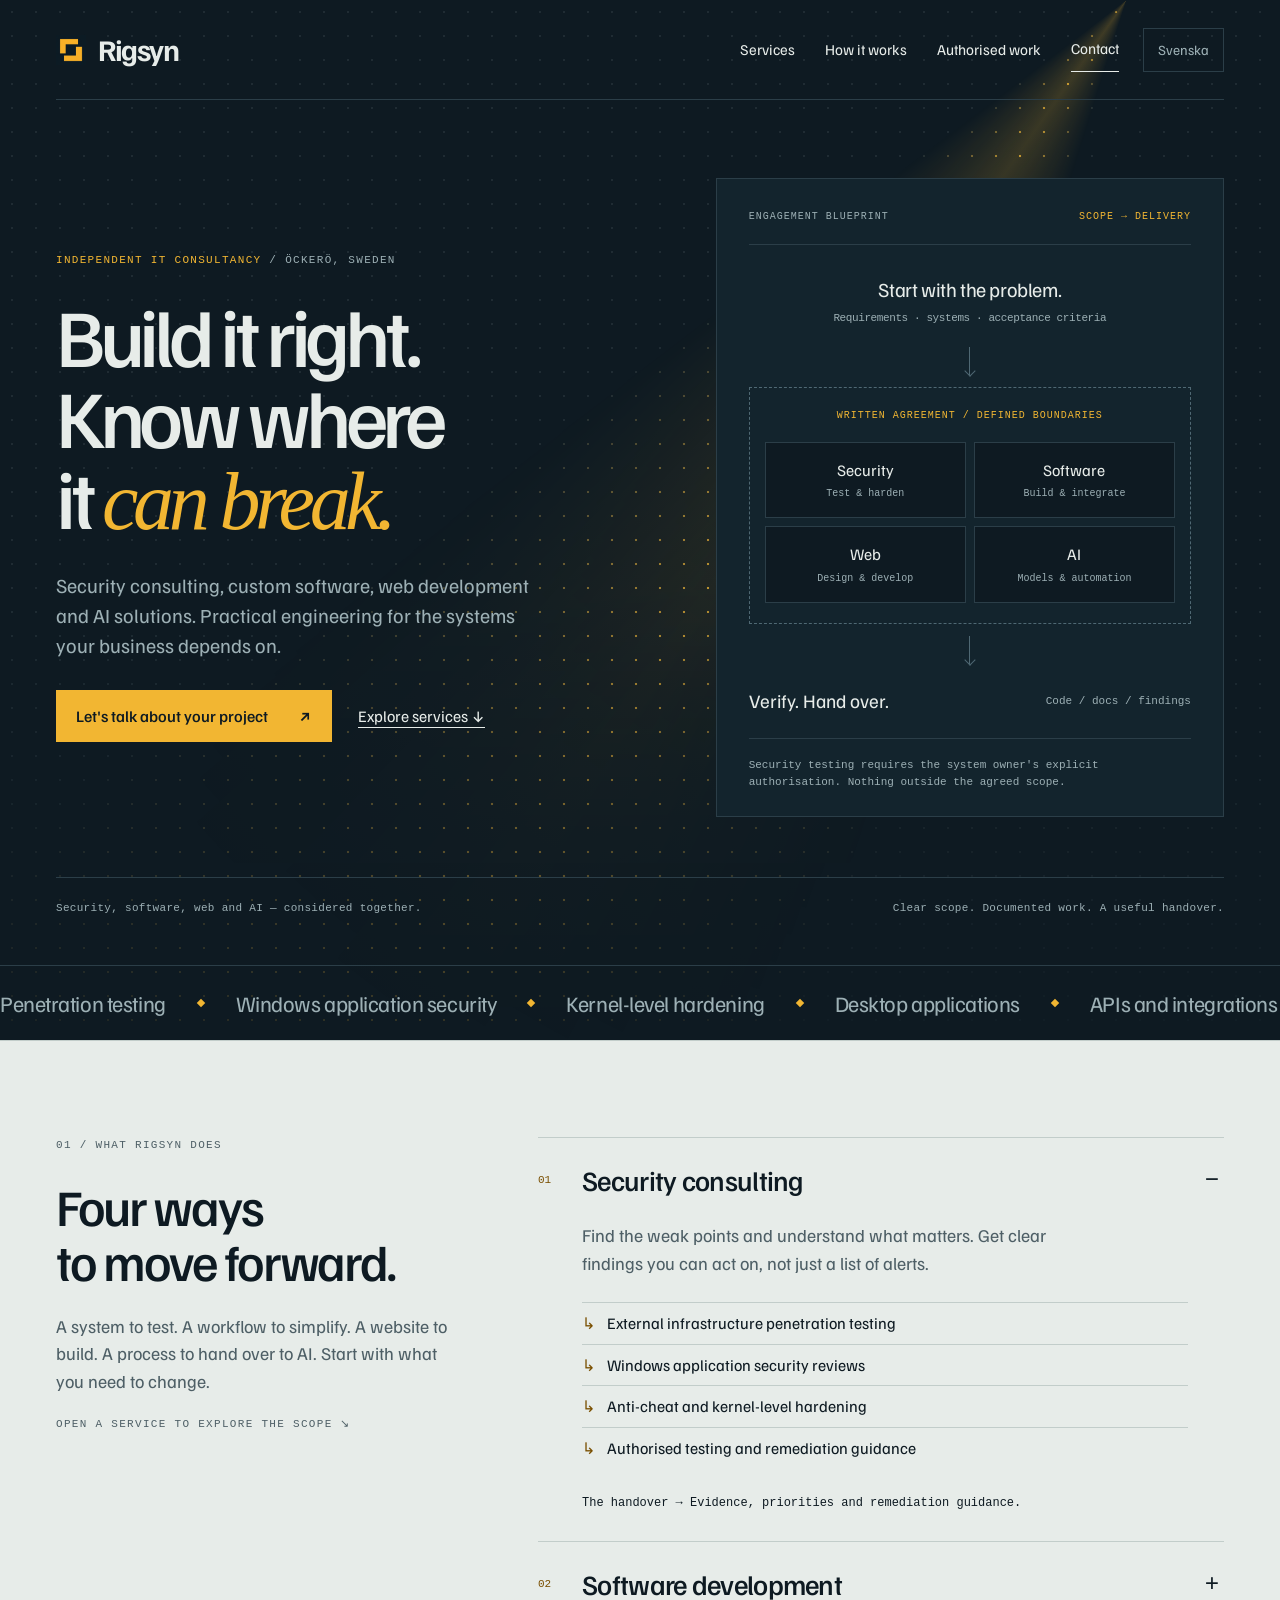
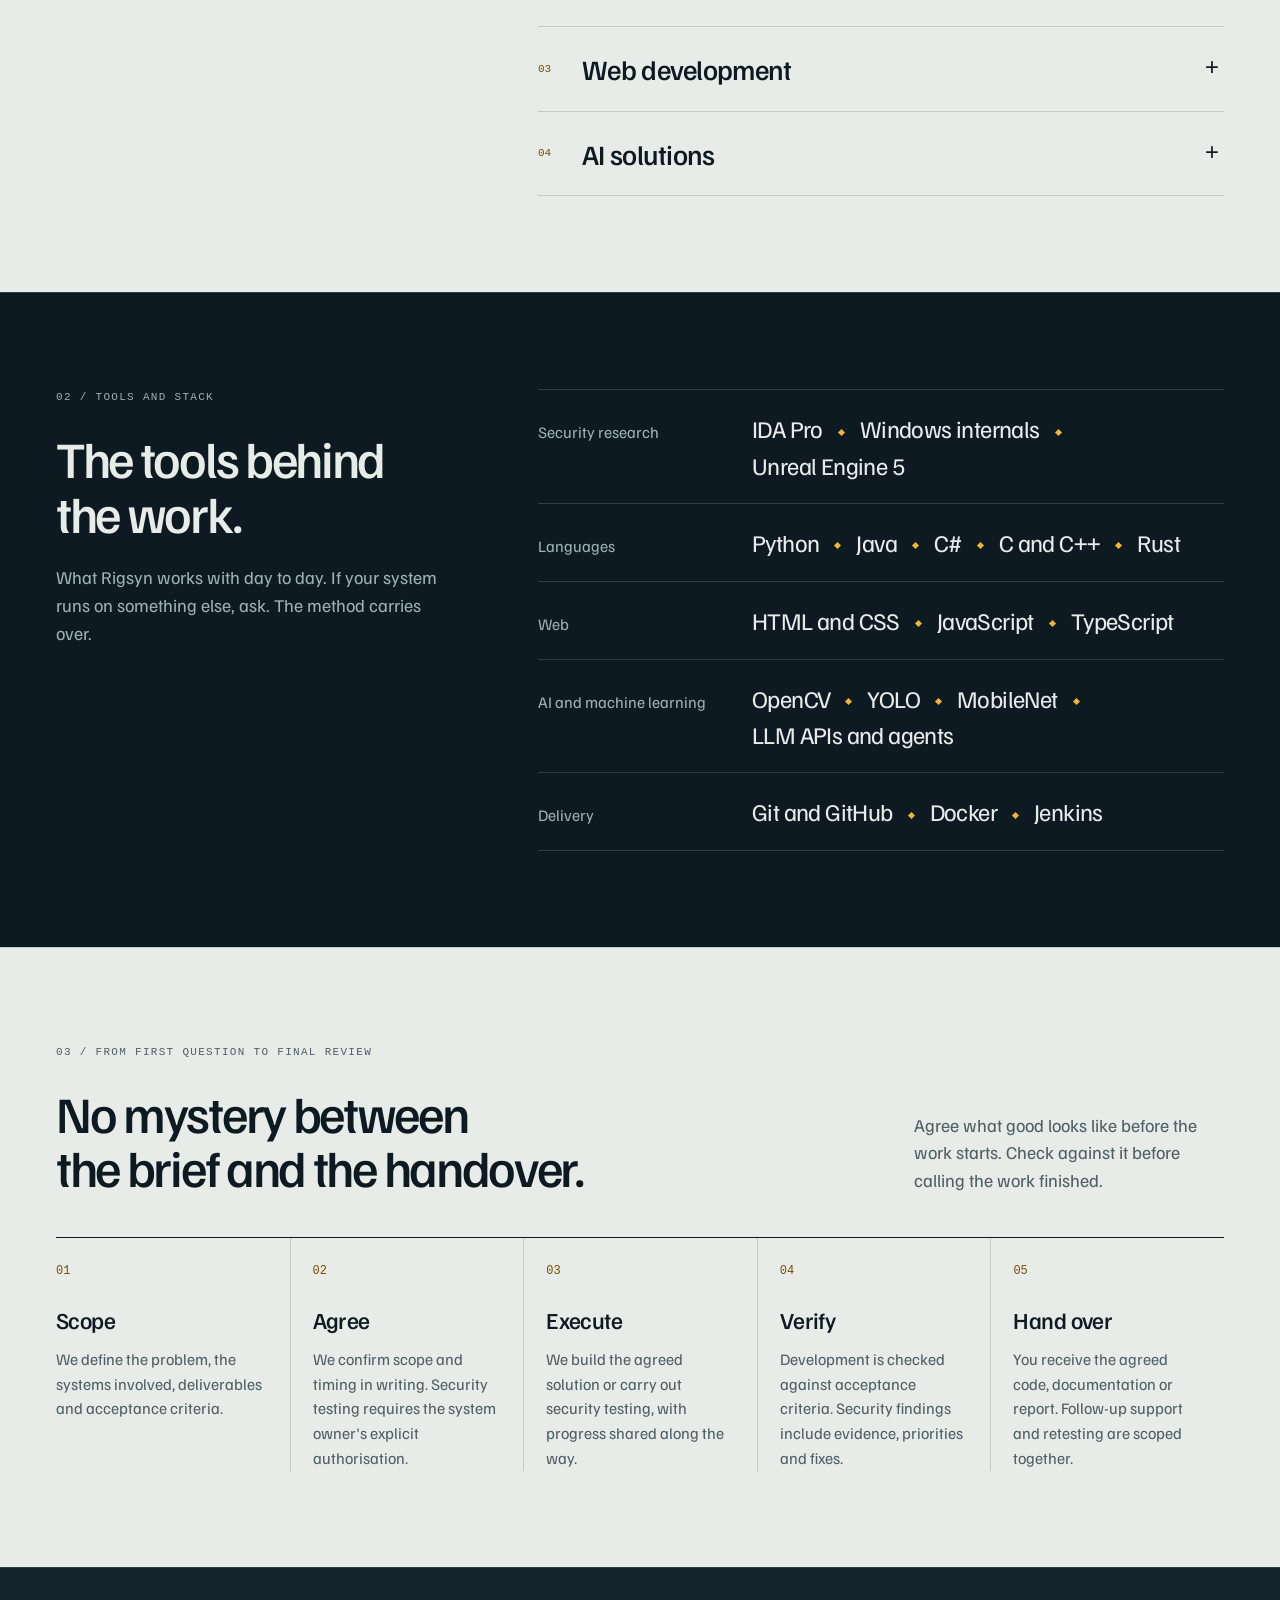
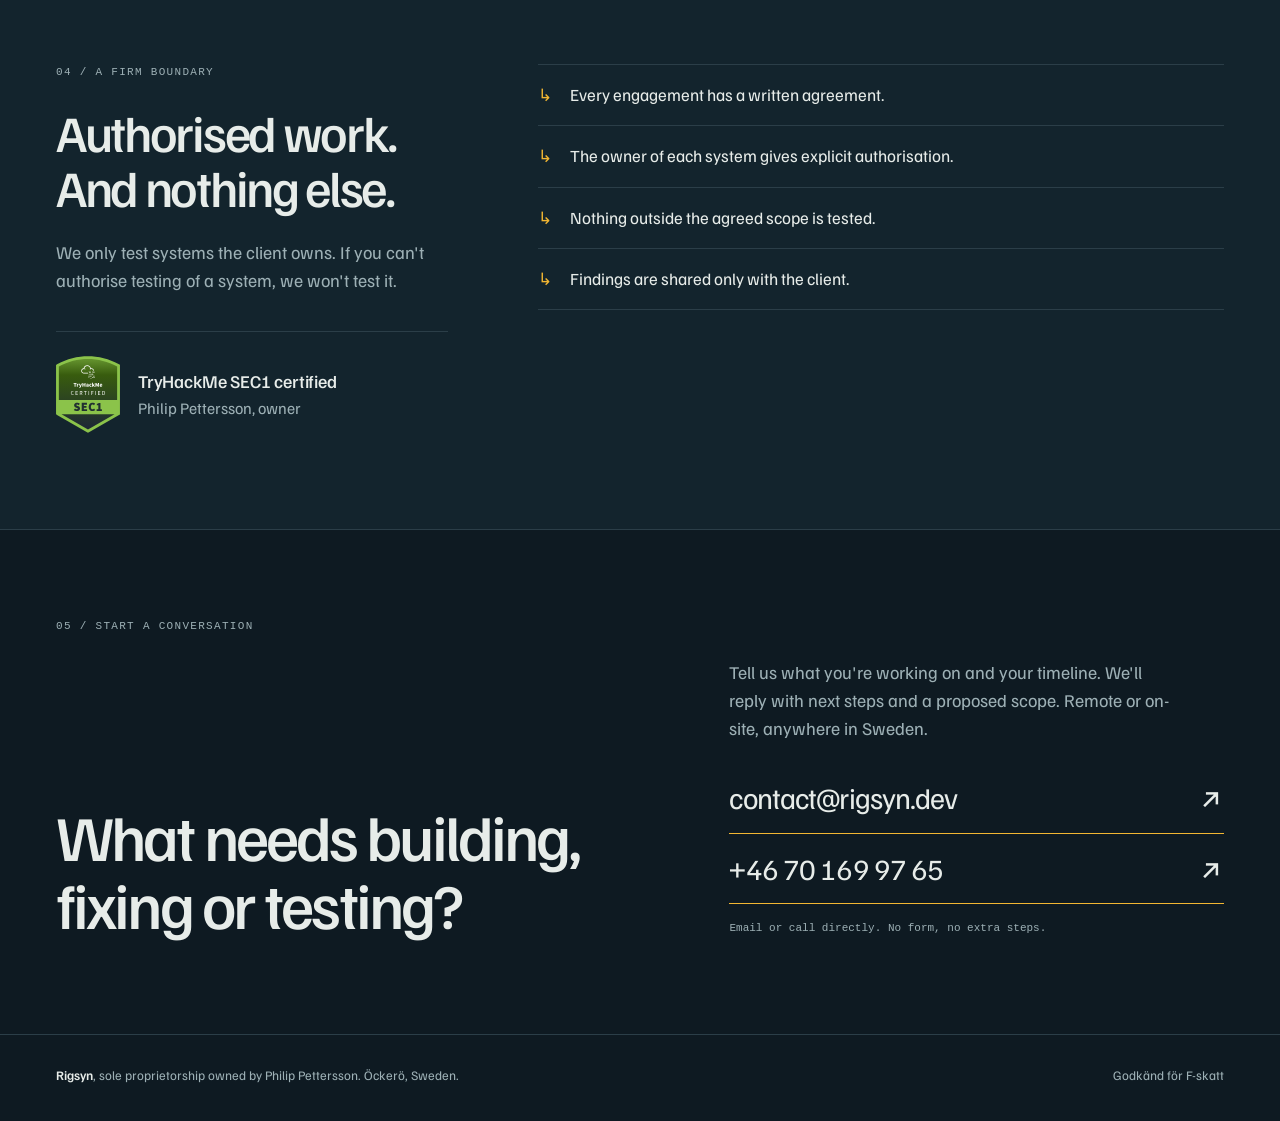
==== commit 7fcccaed: "fix: match header brand mark to new favicon" ====
--- a/index.html
+++ b/index.html
@@ -19,7 +19,9 @@
 <meta name="twitter:card" content="summary_large_image">
 <meta name="color-scheme" content="dark light">
 <meta name="theme-color" content="#0e1a22">
-<link rel="icon" href="data:image/svg+xml,%3Csvg xmlns='http://www.w3.org/2000/svg' viewBox='0 0 32 32'%3E%3Crect width='32' height='32' rx='4' fill='%23f2b632'/%3E%3Cpath d='M9 24V8h8a5 5 0 0 1 0 10H9m8 0 6 6' fill='none' stroke='%230e1a22' stroke-width='3'/%3E%3C/svg%3E">
+<link rel="icon" href="/favicon.ico" sizes="16x16 32x32 48x48 64x64 128x128 256x256" type="image/x-icon">
+<link rel="icon" href="/favicon-96x96.png" sizes="96x96" type="image/png">
+<link rel="apple-touch-icon" href="/apple-touch-icon.png" sizes="180x180">
 <link rel="preconnect" href="https://fonts.googleapis.com">
 <link rel="preconnect" href="https://fonts.gstatic.com" crossorigin>
 <link href="https://fonts.googleapis.com/css2?family=Familjen+Grotesk:ital,wght@0,400;0,500;0,600;0,700;1,400;1,500&display=swap" rel="stylesheet">
@@ -41,7 +43,7 @@
 
 <header class="site-head">
   <div class="wrap">
-    <a class="brand" href="#top" aria-label="Rigsyn home"><span class="brand-mark" aria-hidden="true">/›</span>Rigsyn</a>
+    <a class="brand" href="#top" aria-label="Rigsyn home"><img class="brand-mark" src="/favicon-96x96.png" width="30" height="30" alt="" decoding="async">Rigsyn</a>
     <nav aria-label="Main">
       <a href="#services">Services</a>
       <a href="#process">How it works</a>
--- a/styles.css
+++ b/styles.css
@@ -1,7 +1,7 @@
 /* Archipelago at night: dark by default, .light sections switch the same tokens to chart paper. */
 :root{--paper:#0e1a22;--ink:#e7ece9;--muted:#9db0b5;--line:#2b3e48;--accent:#f2b632;--deep:#13242d;--font:"Familjen Grotesk","Helvetica Neue",Arial,sans-serif;--mono:Consolas,monospace}
 .light{--paper:#e7ece9;--ink:#0e1a22;--muted:#4e5f66;--line:#c2cdca;--accent:#7a4f00;background:var(--paper);color:var(--ink)}
-*{box-sizing:border-box}html{scroll-behavior:smooth;scroll-padding-top:24px}body{margin:0;background:var(--paper);color:var(--ink);font:18px/1.55 var(--font);-webkit-text-size-adjust:100%}::selection{background:#f2b632;color:#0e1a22}a{color:inherit;text-underline-offset:5px}a:hover{color:var(--accent)}:focus-visible{outline:3px solid var(--accent);outline-offset:5px}.wrap{width:min(1248px,calc(100% - 112px));margin:auto}.skip{position:absolute;top:10px;left:16px;padding:12px 20px;background:var(--ink);color:var(--paper);z-index:5;transform:translateY(-160%)}.skip:focus{transform:none}.site-head .wrap{display:flex;align-items:center;justify-content:space-between;min-height:100px;border-bottom:1px solid var(--line);gap:24px}.brand{font-size:30px;font-weight:700;text-decoration:none;letter-spacing:-1.5px;display:inline-flex;align-items:center;gap:12px;min-height:44px}.brand-mark{display:grid;place-items:center;width:30px;height:30px;background:var(--accent);color:var(--paper);font:20px var(--mono);letter-spacing:-5px;padding-right:5px}.site-head nav{display:flex;gap:30px;align-items:center;font-size:15px}.site-head nav a{display:inline-flex;align-items:center;min-width:44px;min-height:44px;text-decoration:none}.site-head nav a:last-child{border-bottom:1px solid var(--ink)}.eyebrow{font:11px/1.6 var(--mono);letter-spacing:1.3px;text-transform:uppercase;color:var(--muted);margin:0 0 24px}.eyebrow .accent{color:var(--accent)}h1,h2,h3,p{margin-top:0}h1{font-weight:500;font-size:clamp(58px,6.4vw,92px);line-height:.99;letter-spacing:-.065em;margin-bottom:28px}h1 em{font-family:Georgia,"Times New Roman",serif;font-weight:400;color:var(--accent);letter-spacing:-.065em}h2{font-size:clamp(36px,4vw,54px);font-weight:500;line-height:1.07;letter-spacing:-.045em;margin-bottom:24px}h3{font-weight:500;line-height:1.2;letter-spacing:-.025em}p{margin-bottom:20px}.hero{padding:78px 0 48px}.hero-grid{display:grid;grid-template-columns:1.15fr 1fr;gap:75px;align-items:center}.lede{max-width:480px;color:var(--muted);font-size:20px;line-height:1.5}.cta-row{display:flex;align-items:center;gap:26px;flex-wrap:wrap;margin-top:30px}.btn{display:inline-flex;align-items:center;justify-content:space-between;gap:30px;min-height:52px;padding:13px 20px;font-size:16px;text-decoration:none;background:var(--accent);color:var(--paper);font-weight:500}.btn:hover{background:var(--ink);color:var(--paper)}.text-link{font-size:16px;display:inline-flex;align-items:center;min-height:44px}.hero-note{border-top:1px solid var(--line);margin:60px 0 0;padding-top:22px;display:flex;justify-content:space-between;gap:20px;font:11px/1.6 var(--mono);letter-spacing:.3px;color:var(--muted)}
+*{box-sizing:border-box}html{scroll-behavior:smooth;scroll-padding-top:24px}body{margin:0;background:var(--paper);color:var(--ink);font:18px/1.55 var(--font);-webkit-text-size-adjust:100%}::selection{background:#f2b632;color:#0e1a22}a{color:inherit;text-underline-offset:5px}a:hover{color:var(--accent)}:focus-visible{outline:3px solid var(--accent);outline-offset:5px}.wrap{width:min(1248px,calc(100% - 112px));margin:auto}.skip{position:absolute;top:10px;left:16px;padding:12px 20px;background:var(--ink);color:var(--paper);z-index:5;transform:translateY(-160%)}.skip:focus{transform:none}.site-head .wrap{display:flex;align-items:center;justify-content:space-between;min-height:100px;border-bottom:1px solid var(--line);gap:24px}.brand{font-size:30px;font-weight:700;text-decoration:none;letter-spacing:-1.5px;display:inline-flex;align-items:center;gap:12px;min-height:44px}.brand-mark{display:block;width:30px;height:30px;flex-shrink:0;object-fit:contain}.site-head nav{display:flex;gap:30px;align-items:center;font-size:15px}.site-head nav a{display:inline-flex;align-items:center;min-width:44px;min-height:44px;text-decoration:none}.site-head nav a:last-child{border-bottom:1px solid var(--ink)}.eyebrow{font:11px/1.6 var(--mono);letter-spacing:1.3px;text-transform:uppercase;color:var(--muted);margin:0 0 24px}.eyebrow .accent{color:var(--accent)}h1,h2,h3,p{margin-top:0}h1{font-weight:500;font-size:clamp(58px,6.4vw,92px);line-height:.99;letter-spacing:-.065em;margin-bottom:28px}h1 em{font-family:Georgia,"Times New Roman",serif;font-weight:400;color:var(--accent);letter-spacing:-.065em}h2{font-size:clamp(36px,4vw,54px);font-weight:500;line-height:1.07;letter-spacing:-.045em;margin-bottom:24px}h3{font-weight:500;line-height:1.2;letter-spacing:-.025em}p{margin-bottom:20px}.hero{padding:78px 0 48px}.hero-grid{display:grid;grid-template-columns:1.15fr 1fr;gap:75px;align-items:center}.lede{max-width:480px;color:var(--muted);font-size:20px;line-height:1.5}.cta-row{display:flex;align-items:center;gap:26px;flex-wrap:wrap;margin-top:30px}.btn{display:inline-flex;align-items:center;justify-content:space-between;gap:30px;min-height:52px;padding:13px 20px;font-size:16px;text-decoration:none;background:var(--accent);color:var(--paper);font-weight:500}.btn:hover{background:var(--ink);color:var(--paper)}.text-link{font-size:16px;display:inline-flex;align-items:center;min-height:44px}.hero-note{border-top:1px solid var(--line);margin:60px 0 0;padding-top:22px;display:flex;justify-content:space-between;gap:20px;font:11px/1.6 var(--mono);letter-spacing:.3px;color:var(--muted)}
 /* A process diagram, not simulated software or live metrics. */
 .blueprint{margin:0;background:var(--deep);border:1px solid var(--line);padding:30px 32px 24px}.diagram-head{display:flex;justify-content:space-between;gap:16px;border-bottom:1px solid var(--line);padding-bottom:20px;font:10px/1.5 var(--mono);letter-spacing:1px;text-transform:uppercase;color:var(--muted)}.diagram-head span:last-child{color:var(--accent)}.diagram-entry{text-align:center;padding:29px 0 20px;font-size:20px;letter-spacing:-.02em}.diagram-entry small{display:block;color:var(--muted);font:11px/1.5 var(--mono);margin-top:5px}.connector{width:1px;height:28px;background:#4f6873;margin:auto;position:relative}.connector:after{content:"";position:absolute;bottom:0;left:-3px;width:7px;height:7px;border-right:1px solid #4f6873;border-bottom:1px solid #4f6873;transform:rotate(45deg)}.boundary{border:1px dashed #4f6873;padding:20px 15px;margin:12px 0}.boundary-label{text-align:center;color:var(--accent);font:10px/1.6 var(--mono);letter-spacing:1px;text-transform:uppercase;margin-bottom:18px}.disciplines{display:grid;grid-template-columns:repeat(2,1fr);gap:8px}.discipline{border:1px solid var(--line);padding:15px 4px;text-align:center;font-size:16px;background:var(--paper)}.discipline span{display:block;font:10px/1.6 var(--mono);color:var(--muted);margin-top:4px}.diagram-output{display:flex;justify-content:space-between;align-items:center;gap:10px;border-bottom:1px solid var(--line);padding:22px 0;font-size:19px}.diagram-output span:last-child{font:11px var(--mono);color:var(--muted)}.blueprint figcaption{font:11px/1.6 var(--mono);color:var(--muted);padding-top:18px}
 /* Lighthouse: two beams sweep from the top-right corner and light up a chart grid. */
